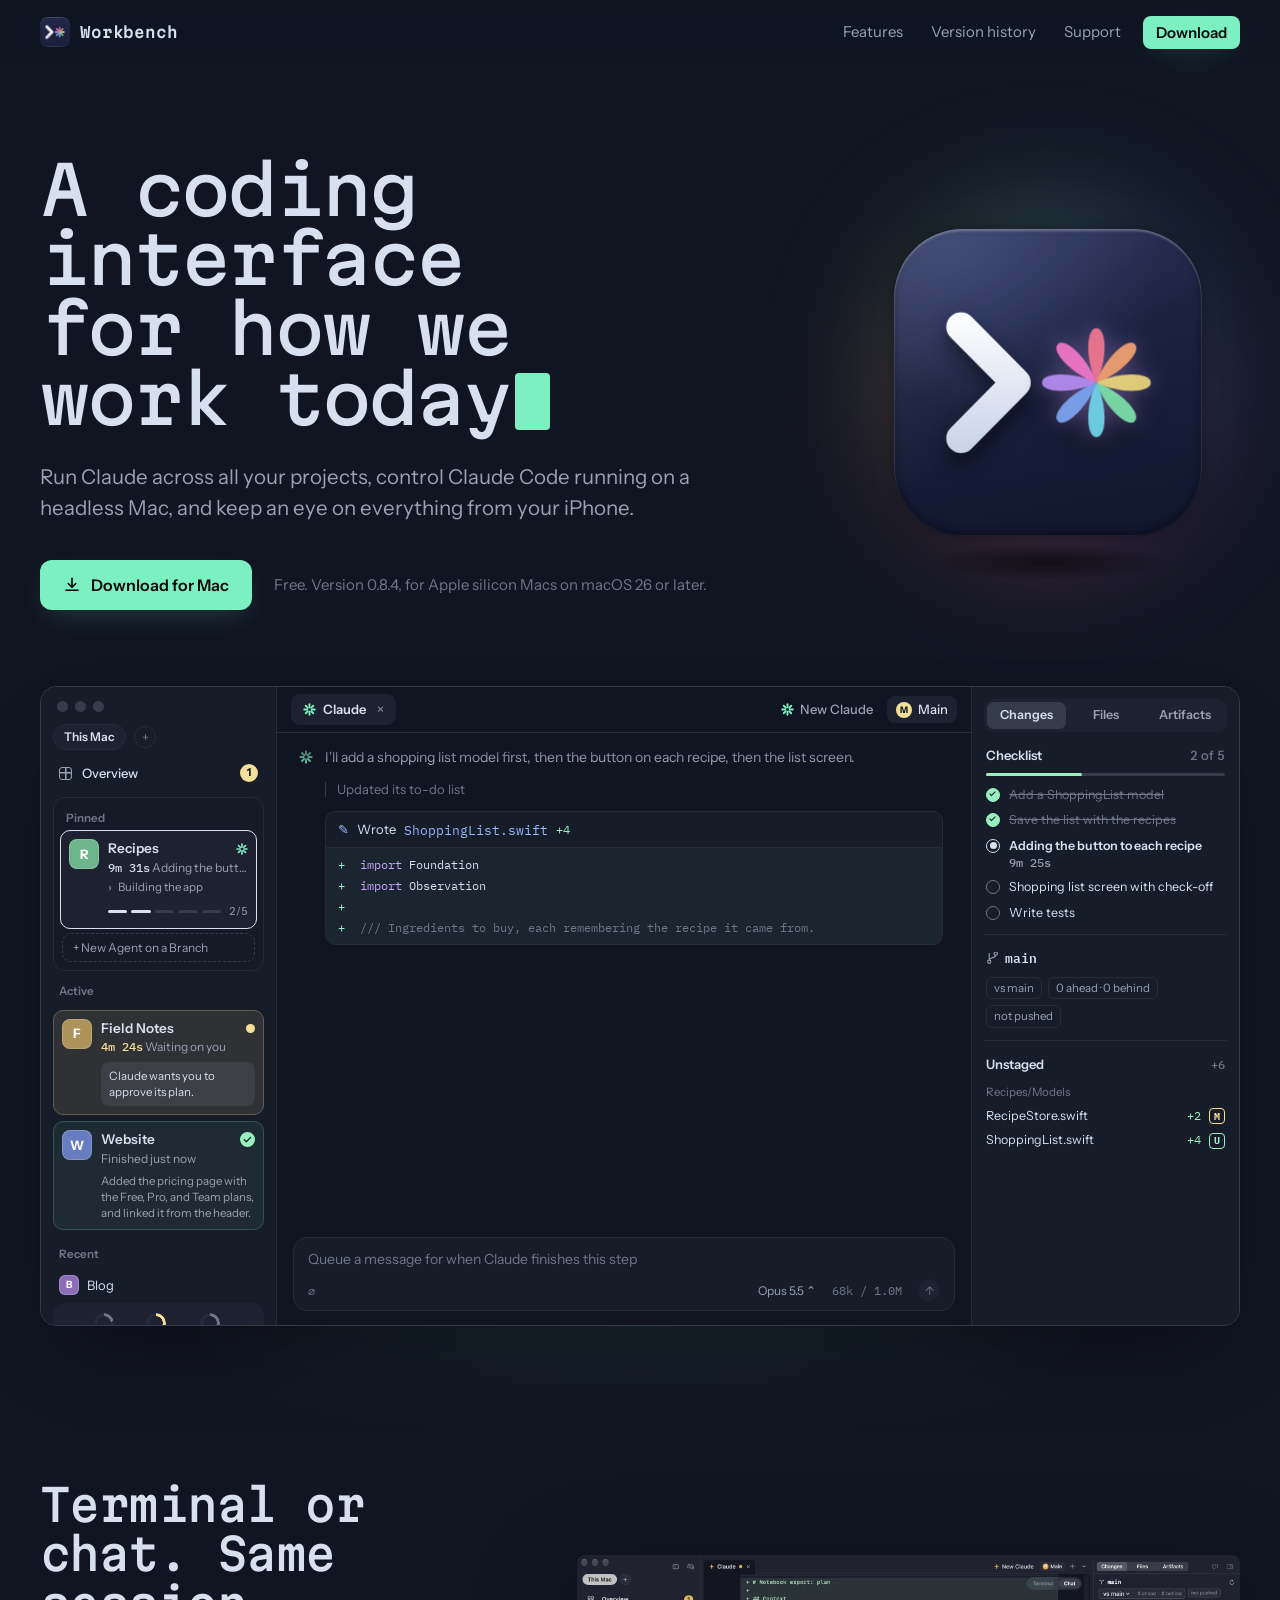
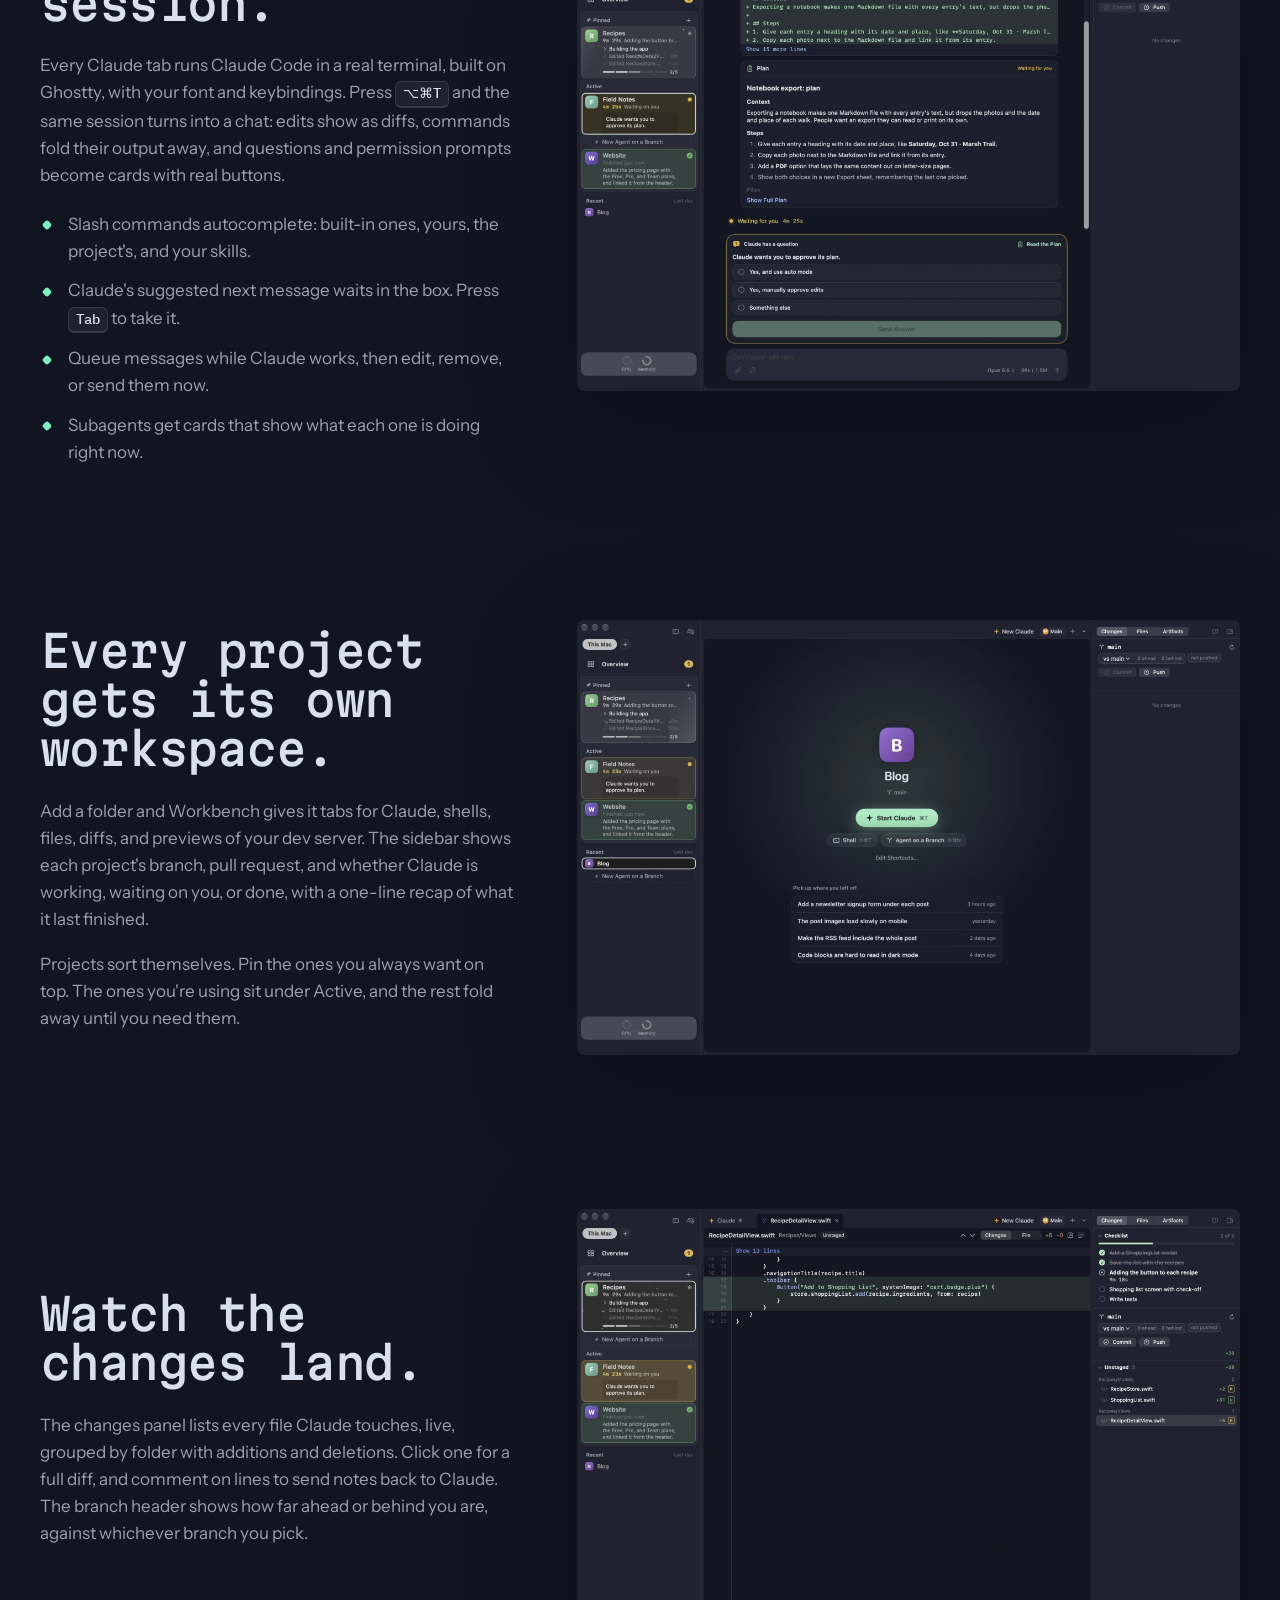
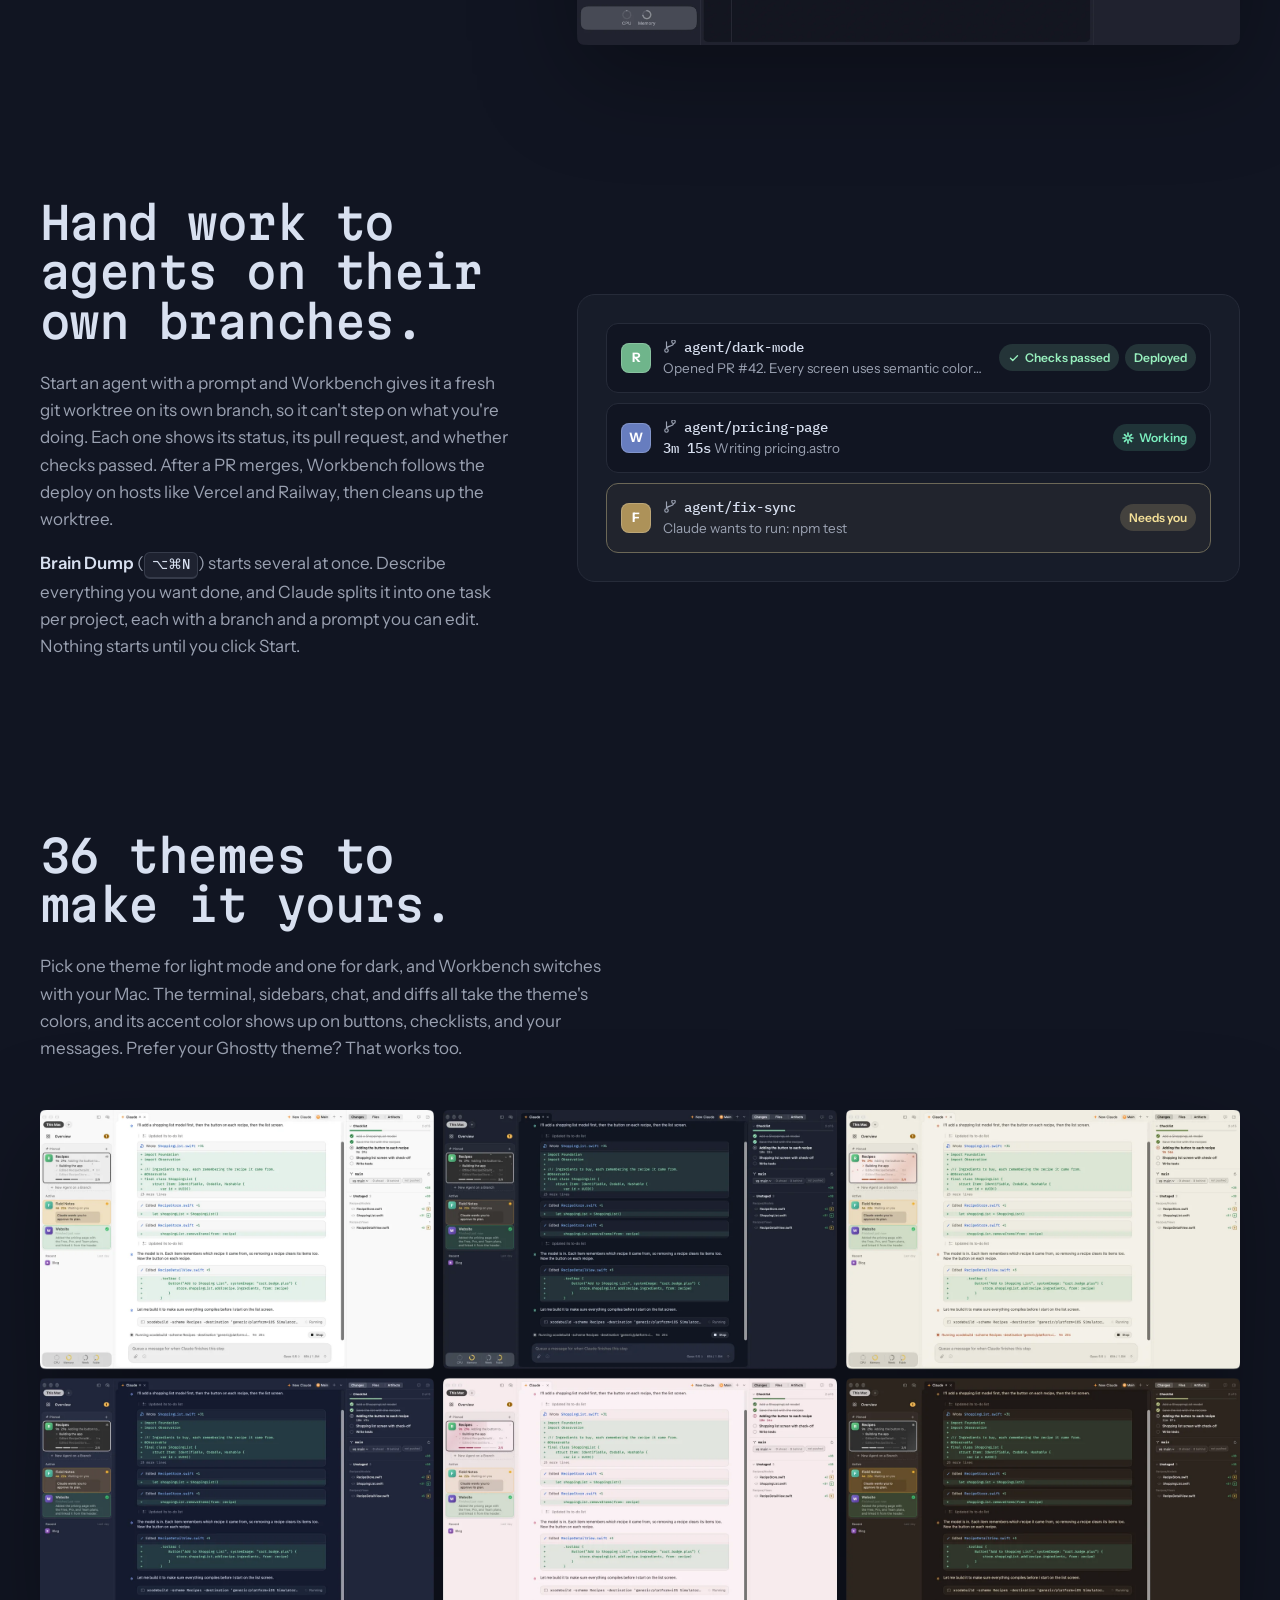
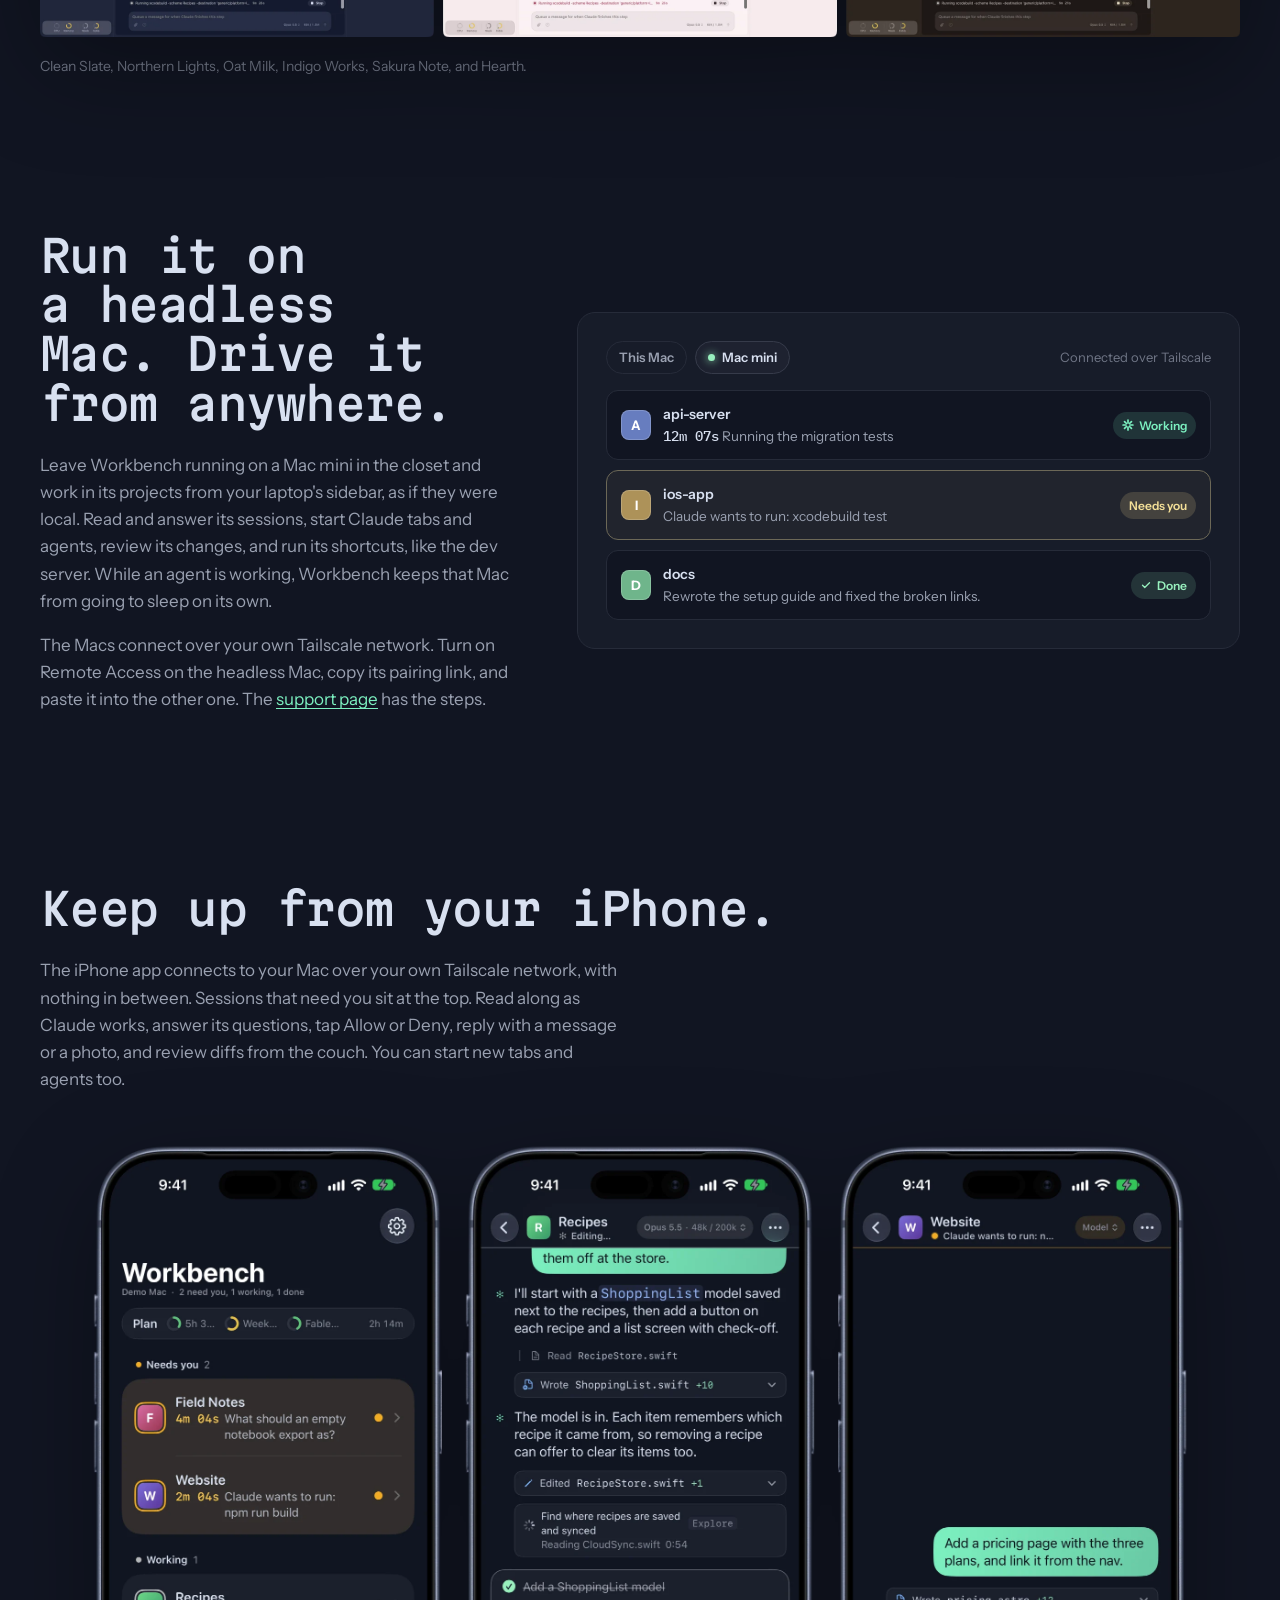
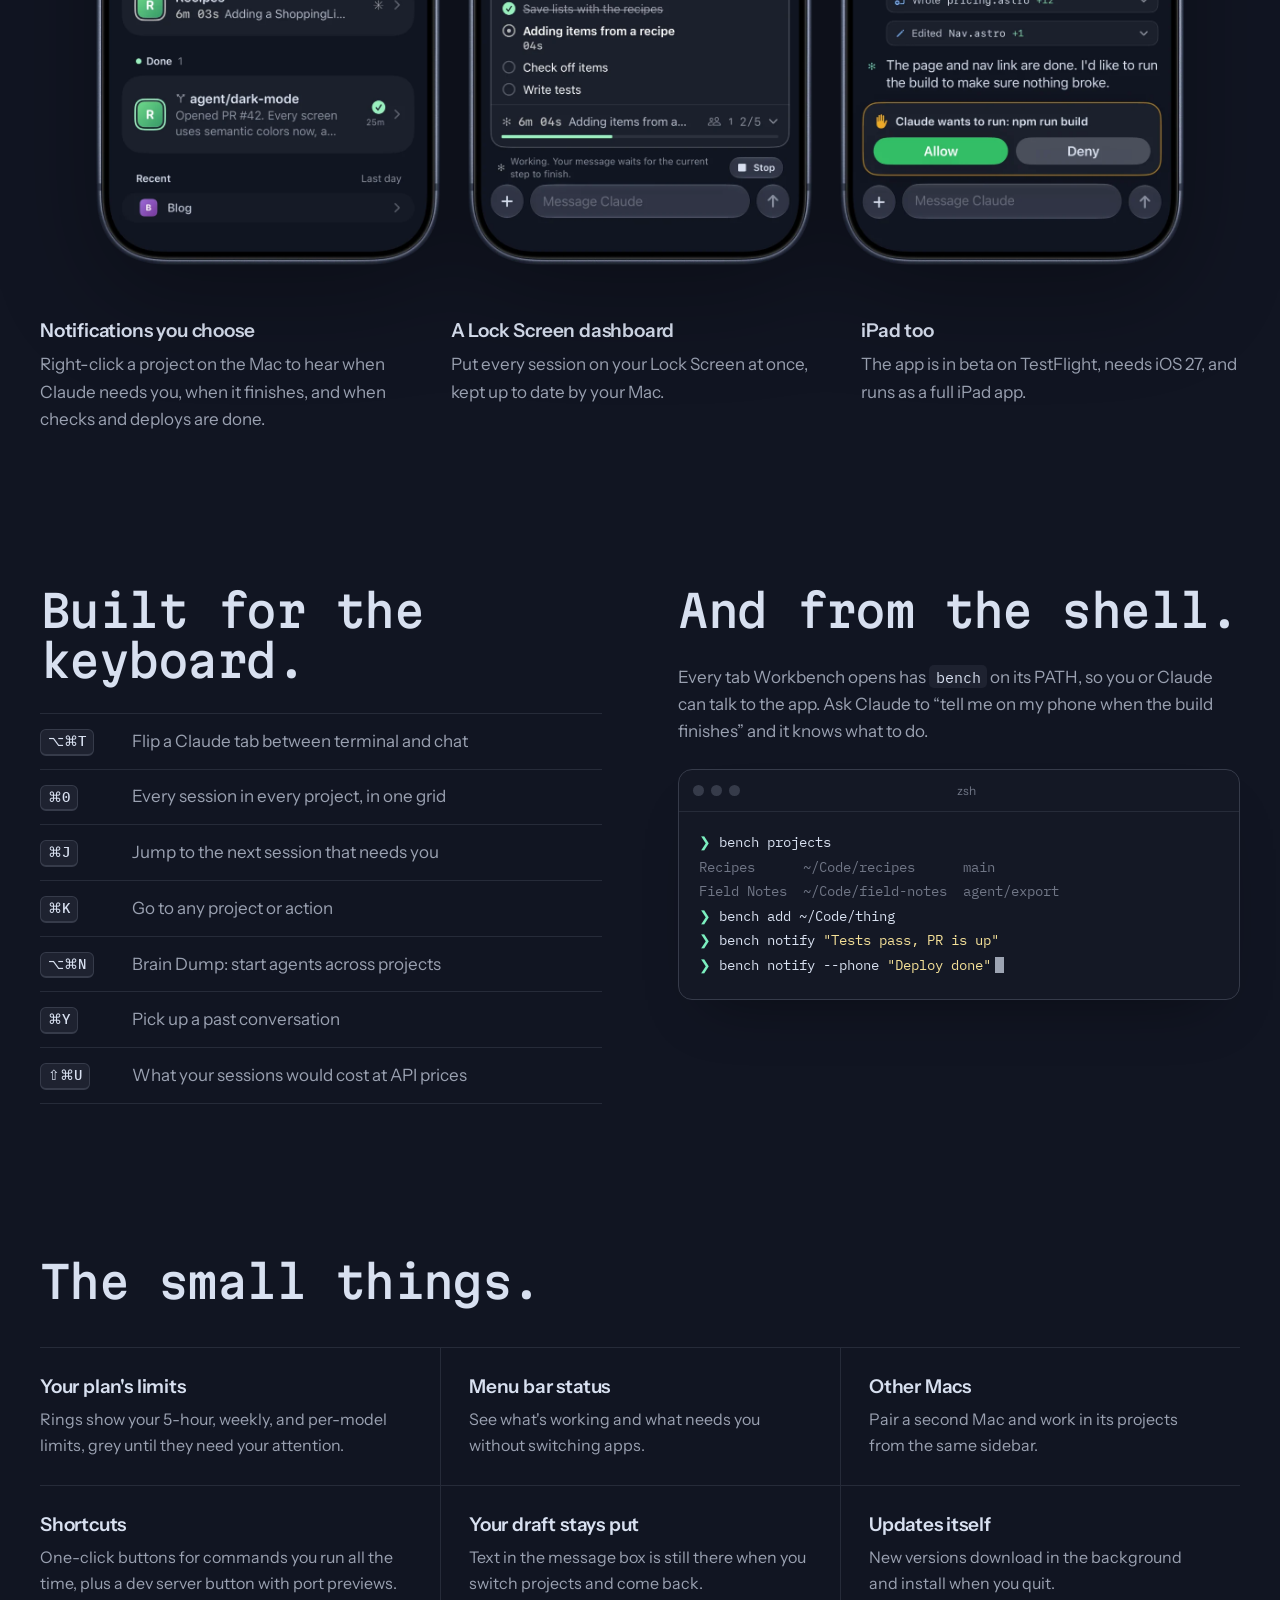
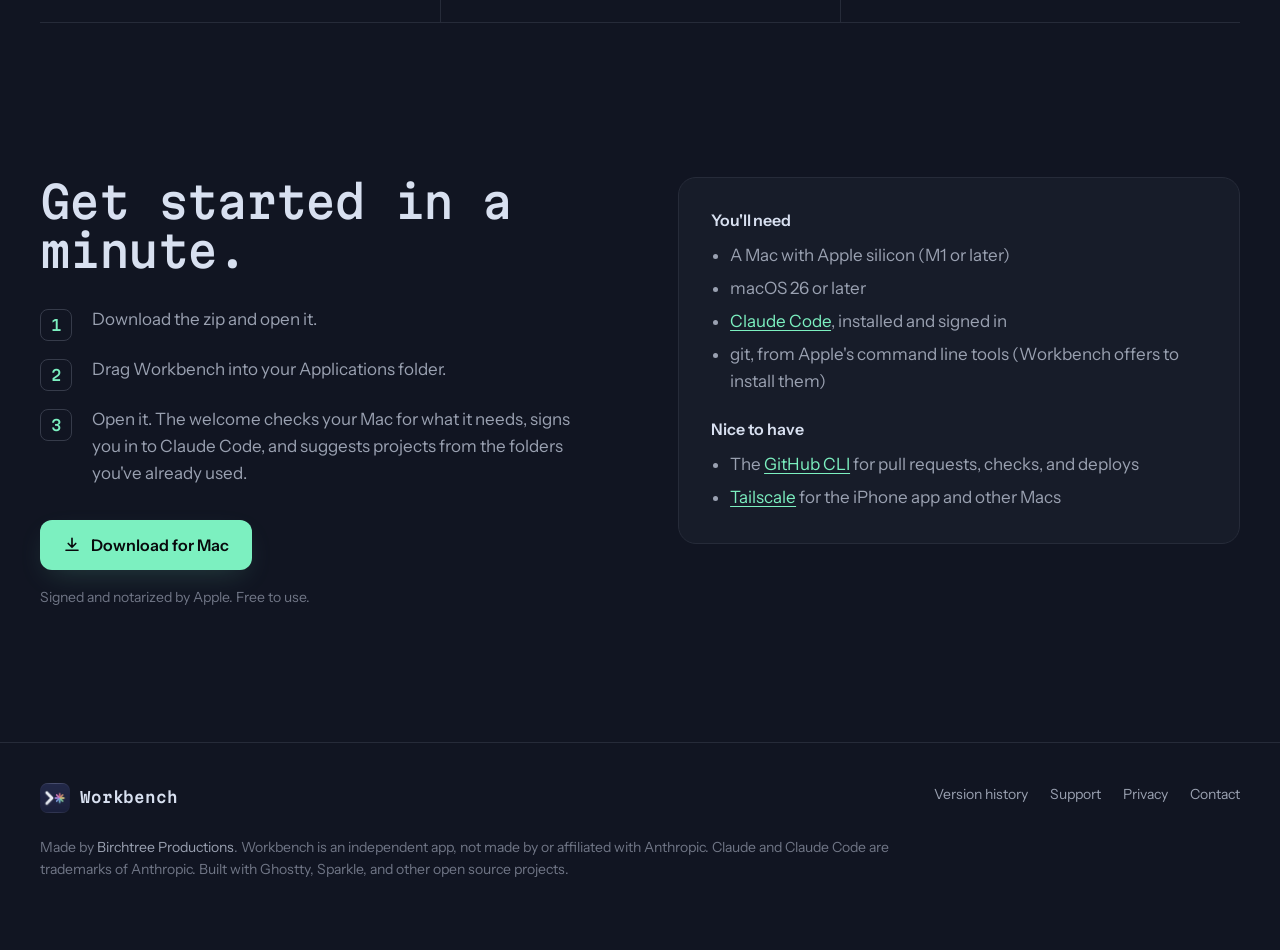
==== index.html @ ccb93da1 "Add the Workbench website The site from Bench's website/ folder: a landing page, the version history" ====
<!doctype html>
<html lang="en">
<head>
<meta charset="utf-8">
<meta name="viewport" content="width=device-width, initial-scale=1">
<title>Workbench for Claude Code</title>
<meta name="description" content="A free Mac app for running Claude Code across all your projects: terminal or chat in every tab, live diffs, agents on their own branches, 36 themes, and an iPhone app to keep up from anywhere.">
<meta name="theme-color" content="#111522">
<meta property="og:title" content="Workbench for Claude Code">
<meta property="og:description" content="Run Claude across all your projects, control Claude Code running on a headless Mac, and keep an eye on everything from your iPhone.">
<meta property="og:image" content="assets/img/mac-chat.webp">
<link rel="icon" type="image/png" href="assets/img/favicon.png">
<link rel="apple-touch-icon" href="assets/img/apple-touch-icon.png">
<link rel="preconnect" href="https://fonts.googleapis.com">
<link rel="preconnect" href="https://fonts.gstatic.com" crossorigin>
<link rel="stylesheet" href="https://fonts.googleapis.com/css2?family=Instrument+Sans:wght@400;500;600&family=IBM+Plex+Mono:wght@400;500&family=Martian+Mono:wdth,wght@75..112.5,300..700&display=swap">
<link rel="stylesheet" href="assets/site.css">
<link rel="stylesheet" href="assets/home.css">
<script src="assets/site.js"></script>
<script src="assets/home.js" defer></script>
</head>
<body>
<svg width="0" height="0" style="position:absolute" aria-hidden="true">
  <symbol id="spark" viewBox="-12 -12 24 24">
    <g>
      <rect x="-1.7" y="-11.5" width="3.4" height="9" rx="1.7"/>
      <rect x="-1.7" y="-11.5" width="3.4" height="9" rx="1.7" transform="rotate(45)"/>
      <rect x="-1.7" y="-11.5" width="3.4" height="9" rx="1.7" transform="rotate(90)"/>
      <rect x="-1.7" y="-11.5" width="3.4" height="9" rx="1.7" transform="rotate(135)"/>
      <rect x="-1.7" y="-11.5" width="3.4" height="9" rx="1.7" transform="rotate(180)"/>
      <rect x="-1.7" y="-11.5" width="3.4" height="9" rx="1.7" transform="rotate(225)"/>
      <rect x="-1.7" y="-11.5" width="3.4" height="9" rx="1.7" transform="rotate(270)"/>
      <rect x="-1.7" y="-11.5" width="3.4" height="9" rx="1.7" transform="rotate(315)"/>
    </g>
  </symbol>
  <symbol id="download" viewBox="0 0 24 24"><path d="M12 3v12m0 0-5-5m5 5 5-5M4 19h16" fill="none" stroke="currentColor" stroke-width="2.2" stroke-linecap="round" stroke-linejoin="round"/></symbol>
  <symbol id="branch" viewBox="0 0 24 24"><path d="M6 3v12M6 15a3 3 0 1 0 0 6 3 3 0 0 0 0-6Zm12-9a3 3 0 1 0 0-6 3 3 0 0 0 0 6Zm0 0c0 6-12 3-12 9" fill="none" stroke="currentColor" stroke-width="2" stroke-linecap="round"/></symbol>
  <symbol id="check" viewBox="0 0 24 24"><path d="m5 12.5 4.5 4.5L19 7.5" fill="none" stroke="currentColor" stroke-width="2.6" stroke-linecap="round" stroke-linejoin="round"/></symbol>
</svg>

<a class="skip" href="#main">Skip to content</a>

<header class="site-header">
  <div class="wrap">
    <a class="brand" href="./"><img src="assets/img/app-icon.webp" alt="" width="30" height="30"><span>Workbench</span></a>
    <nav class="nav" aria-label="Main">
      <a class="nav-hide" href="#features">Features</a>
      <a href="releases.html">Version history</a>
      <a class="nav-hide" href="support.html">Support</a>
      <a class="btn btn-primary btn-small" data-download href="https://github.com/mattbirchler/bench-releases/releases/latest">Download</a>
    </nav>
  </div>
</header>

<main id="main">

<!-- ================= Hero ================= -->
<section class="hero">
  <div class="wrap hero-grid">
    <div class="hero-copy">
      <h1 class="display hero-title">A coding interface for how we work today<span class="caret" aria-hidden="true"></span></h1>
      <p class="lede">Run Claude across all your projects, control Claude Code running on a headless Mac, and keep an eye on everything from your iPhone.</p>
      <div class="hero-cta">
        <a class="btn btn-primary" data-download href="https://github.com/mattbirchler/bench-releases/releases/latest">
          <svg aria-hidden="true"><use href="#download"/></svg>Download for Mac
        </a>
        <p class="hero-meta">Free. <span class="ver">Version <span data-latest-version>0.8.4</span>,</span> for Apple silicon Macs on macOS&nbsp;26 or later.</p>
      </div>
    </div>

    <div class="icon3d" aria-hidden="true">
      <div class="i3-aura"></div>
      <div class="i3-shadow"></div>
      <div class="i3-float">
        <div class="i3-spin">
          <div class="i3-obj">
            <i class="i3-edge" style="--i:1"></i><i class="i3-edge" style="--i:2"></i><i class="i3-edge" style="--i:3"></i><i class="i3-edge" style="--i:4"></i><i class="i3-edge" style="--i:5"></i><i class="i3-edge" style="--i:6"></i><i class="i3-edge" style="--i:7"></i><i class="i3-edge" style="--i:8"></i><i class="i3-edge" style="--i:9"></i><i class="i3-edge" style="--i:10"></i><i class="i3-edge" style="--i:11"></i><i class="i3-edge" style="--i:12"></i><i class="i3-edge" style="--i:13"></i><i class="i3-edge" style="--i:14"></i>
            <div class="i3-face"></div>
            <svg class="i3-layer i3-prompt" viewBox="0 0 1024 1024"><path d="M263.128,296.247 L443.128,478.247 A48,48 0 0 1 443.128,545.753 L263.128,727.753 A48,48 0 0 1 194.872,660.247 L341.480,512 L194.872,363.753 A48,48 0 0 1 263.128,296.247 Z" fill="url(#i3-prompt-fill)"/><defs><linearGradient id="i3-prompt-fill" x1="0" y1="0" x2="0" y2="1"><stop offset="0" stop-color="#FFFFFF"/><stop offset="1" stop-color="#C9D2E8"/></linearGradient></defs></svg>
            <svg class="i3-layer i3-glyph" viewBox="0 0 1024 1024">
              <path d="M669.0,512.0 C704.0,442.0 704.0,337.0 669.0,337.0 C634.0,337.0 634.0,442.0 669.0,512.0Z" fill="#F07890"/>
              <path d="M669.0,512.0 C743.2,487.3 817.5,413.0 792.7,388.3 C768.0,363.5 693.7,437.8 669.0,512.0Z" fill="#F0A070"/>
              <path d="M669.0,512.0 C739.0,547.0 844.0,547.0 844.0,512.0 C844.0,477.0 739.0,477.0 669.0,512.0Z" fill="#E8D47C"/>
              <path d="M669.0,512.0 C693.7,586.2 768.0,660.5 792.7,635.7 C817.5,611.0 743.2,536.7 669.0,512.0Z" fill="#7CE0A8"/>
              <path d="M669.0,512.0 C634.0,582.0 634.0,687.0 669.0,687.0 C704.0,687.0 704.0,582.0 669.0,512.0Z" fill="#70D4E8"/>
              <path d="M669.0,512.0 C594.8,536.7 520.5,611.0 545.3,635.7 C570.0,660.5 644.3,586.2 669.0,512.0Z" fill="#7CA4F0"/>
              <path d="M669.0,512.0 C599.0,477.0 494.0,477.0 494.0,512.0 C494.0,547.0 599.0,547.0 669.0,512.0Z" fill="#B48CF0"/>
              <path d="M669.0,512.0 C644.3,437.8 570.0,363.5 545.3,388.3 C520.5,413.0 594.8,487.3 669.0,512.0Z" fill="#F078C8"/>
            </svg>
            <div class="i3-gloss"></div>
          </div>
        </div>
      </div>
    </div>
  </div>

  <div class="wrap stage">
    <div class="aw" role="img" aria-label="The Workbench window: a sidebar of projects where Recipes is working, Field Notes is waiting on you, and Website is done; Claude's chat writing ShoppingList.swift with diffs shown inline; and a checklist and changed files on the right.">
      <div class="aw-glow" aria-hidden="true"></div>
      <div class="aw-frame" aria-hidden="true">
        <!-- Sidebar -->
        <aside class="aw-side">
          <div class="aw-lights"><i></i><i></i><i></i></div>
          <div class="aw-row"><span class="aw-pill">This Mac</span><span class="aw-plus">+</span></div>
          <div class="aw-overview"><span class="aw-grid"></span>Overview<span class="aw-badge">1</span></div>
          <div class="aw-section">
            <div class="aw-label">Pinned</div>
            <div class="aw-proj is-working is-selected">
              <span class="aw-av av-green">R</span>
              <div class="aw-proj-body">
                <div class="aw-proj-name">Recipes<svg class="spark spin"><use href="#spark"/></svg></div>
                <div class="aw-proj-line"><b class="t-time" data-timer="568">9m 28s</b> Adding the button to…</div>
                <div class="aw-sub">Building the app</div>
                <div class="aw-progress"><i class="on"></i><i class="on"></i><i data-step="3"></i><i></i><i></i><span data-progress>2/5</span></div>
              </div>
            </div>
            <div class="aw-newagent">+ New Agent on a Branch</div>
          </div>
          <div class="aw-label">Active</div>
          <div class="aw-proj is-waiting">
            <span class="aw-av av-yellow">F</span>
            <div class="aw-proj-body">
              <div class="aw-proj-name">Field Notes<span class="dot"></span></div>
              <div class="aw-proj-line"><b class="t-time" data-timer="261">4m 21s</b> Waiting on you</div>
              <div class="aw-bubble">Claude wants you to approve its plan.</div>
            </div>
          </div>
          <div class="aw-proj is-done">
            <span class="aw-av av-blue">W</span>
            <div class="aw-proj-body">
              <div class="aw-proj-name">Website<svg class="tick"><use href="#check"/></svg></div>
              <div class="aw-proj-line">Finished just now</div>
              <div class="aw-recap">Added the pricing page with the Free, Pro, and Team plans, and linked it from the header.</div>
            </div>
          </div>
          <div class="aw-label aw-recent">Recent</div>
          <div class="aw-mini"><span class="aw-av av-magenta">B</span>Blog</div>
          <div class="aw-rings"><span><i class="ring r1"></i>CPU</span><span><i class="ring r2"></i>Memory</span><span><i class="ring r3"></i>Week</span></div>
        </aside>

        <!-- Chat -->
        <div class="aw-main">
          <div class="aw-tabs">
            <span class="aw-tab"><svg class="spark"><use href="#spark"/></svg>Claude<span class="x">×</span></span>
            <span class="aw-tabs-right"><span class="aw-newclaude"><svg class="spark"><use href="#spark"/></svg>New Claude</span><span class="aw-branchpill"><i>M</i>Main</span></span>
          </div>
          <div class="aw-chat">
            <div class="aw-scroll" data-chat>
              <div class="aw-msg"><svg class="spark"><use href="#spark"/></svg><p>I'll add a shopping list model first, then the button on each recipe, then the list screen.</p></div>
              <div class="aw-tool">Updated its to-do list</div>
              <div class="aw-card" data-step="diff1">
                <div class="aw-card-head"><span class="ico">✎</span>Wrote <code>ShoppingList.swift</code> <em data-count="diff1">+0</em></div>
                <pre class="aw-code" data-lines="diff1"><span><i>+</i><k>import</k> Foundation</span><span><i>+</i><k>import</k> Observation</span><span><i>+</i></span><span><i>+</i><c>/// Ingredients to buy, each remembering the recipe it came from.</c></span><span><i>+</i><z>@Observable</z></span><span><i>+</i><k>final class</k> <t>ShoppingList</t> {</span><span><i>+</i>    <k>struct</k> <t>Item</t>: <t>Identifiable</t>, <t>Codable</t>, <t>Hashable</t> {</span><span><i>+</i>        <k>var</k> id = <t>UUID</t>()</span></pre>
                <div class="aw-more" data-more>23 more lines</div>
              </div>
              <div class="aw-msg" data-step="msg2"><svg class="spark"><use href="#spark"/></svg><p>The model is in. Each item remembers which recipe it came from, so removing a recipe clears its items too. Now the button on each recipe.</p></div>
              <div class="aw-card" data-step="diff2">
                <div class="aw-card-head"><span class="ico">✎</span>Edited <code>RecipeDetailView.swift</code> <em data-count="diff2">+0</em></div>
                <pre class="aw-code" data-lines="diff2"><span><i>+</i>        .toolbar {</span><span><i>+</i>            <t>Button</t>(<v>"Add to Shopping List"</v>, systemImage: <v>"cart.badge.plus"</v>) {</span><span><i>+</i>                store.shoppingList.add(recipe.ingredients, from: recipe)</span><span><i>+</i>            }</span><span><i>+</i>        }</span></pre>
              </div>
              <div class="aw-msg" data-step="msg3"><svg class="spark"><use href="#spark"/></svg><p>Let me build it to make sure everything compiles before I start on the list screen.</p></div>
              <div class="aw-cmd" data-step="cmd"><span class="ico">▤</span><code>xcodebuild -scheme Recipes -destination 'generic/platform=iOS Simulator'</code><span class="aw-status" data-cmd-status><svg class="spark spin"><use href="#spark"/></svg>Running</span></div>
            </div>
          </div>
          <div class="aw-composer">
            <div class="aw-input">Queue a message for when Claude finishes this step</div>
            <div class="aw-composer-row"><span class="aw-icons">⌀</span><span class="aw-model">Opus 5.5 ⌃</span><span class="aw-ctx">68k / 1.0M</span><span class="aw-send">↑</span></div>
          </div>
        </div>

        <!-- Changes -->
        <aside class="aw-right">
          <div class="aw-seg"><span class="on">Changes</span><span>Files</span><span>Artifacts</span></div>
          <div class="aw-block">
            <div class="aw-head">Checklist<span data-check-count>2 of 5</span></div>
            <div class="aw-bar"><i data-check-bar></i></div>
            <ul class="aw-checks">
              <li class="done"><b></b>Add a ShoppingList model</li>
              <li class="done"><b></b>Save the list with the recipes</li>
              <li class="active" data-check="3"><b></b><span>Adding the button to each recipe<small class="t-time" data-timer="562">9m 22s</small></span></li>
              <li data-check="4"><b></b><span>Shopping list screen with check-off</span></li>
              <li><b></b>Write tests</li>
            </ul>
          </div>
          <div class="aw-block">
            <div class="aw-head"><span class="aw-branch"><svg><use href="#branch"/></svg>main</span></div>
            <div class="aw-vs"><span>vs main</span><span>0 ahead · 0 behind</span><span class="aw-np">not pushed</span></div>
          </div>
          <div class="aw-block">
            <div class="aw-head">Unstaged <span class="aw-total" data-total>+33</span></div>
            <div class="aw-folder">Recipes/Models</div>
            <div class="aw-file"><span>RecipeStore.swift</span><em>+2</em><b class="m">M</b></div>
            <div class="aw-file" data-file="diff1"><span>ShoppingList.swift</span><em data-count="diff1">+31</em><b class="u">U</b></div>
            <div class="aw-folder" data-file="diff2">Recipes/Views</div>
            <div class="aw-file" data-file="diff2"><span>RecipeDetailView.swift</span><em data-count="diff2">+5</em><b class="m">M</b></div>
          </div>
        </aside>
      </div>
    </div>
  </div>
</section>

<!-- ================= Features ================= -->
<div id="features">

<section class="feature">
  <div class="wrap feature-grid">
    <div class="feature-text">
      <h2 class="display">Terminal or chat. Same session.</h2>
      <p>Every Claude tab runs Claude Code in a real terminal, built on Ghostty, with your font and keybindings. Press <kbd>⌥⌘T</kbd> and the same session turns into a chat: edits show as diffs, commands fold their output away, and questions and permission prompts become cards with real buttons.</p>
      <ul class="ticks">
        <li>Slash commands autocomplete: built-in ones, yours, the project's, and your skills.</li>
        <li>Claude's suggested next message waits in the box. Press <kbd>Tab</kbd> to take it.</li>
        <li>Queue messages while Claude works, then edit, remove, or send them now.</li>
        <li>Subagents get cards that show what each one is doing right now.</li>
      </ul>
    </div>
    <figure class="feature-media">
      <img class="shot" src="assets/img/mac-plan.webp" alt="A Claude tab in chat view showing Claude's plan for a notebook export, with a question card asking you to approve it and buttons for each answer" width="2400" height="1577" loading="lazy">
    </figure>
  </div>
</section>

<section class="feature">
  <div class="wrap feature-grid">
    <div class="feature-text">
      <h2 class="display">Every project gets its own workspace.</h2>
      <p>Add a folder and Workbench gives it tabs for Claude, shells, files, diffs, and previews of your dev server. The sidebar shows each project's branch, pull request, and whether Claude is working, waiting on you, or done, with a one-line recap of what it last finished.</p>
      <p>Projects sort themselves. Pin the ones you always want on top. The ones you're using sit under Active, and the rest fold away until you need them.</p>
    </div>
    <figure class="feature-media">
      <img class="shot" src="assets/img/mac-start.webp" alt="A project's start page in Workbench with a Start Claude button, Shell, Agent on a Branch, and four recent conversations" width="2400" height="1577" loading="lazy">
    </figure>
  </div>
</section>

<section class="feature">
  <div class="wrap feature-grid">
    <div class="feature-text">
      <h2 class="display">Watch the changes land.</h2>
      <p>The changes panel lists every file Claude touches, live, grouped by folder with additions and deletions. Click one for a full diff, and comment on lines to send notes back to Claude. The branch header shows how far ahead or behind you are, against whichever branch you pick.</p>
    </div>
    <figure class="feature-media">
      <img class="shot" src="assets/img/mac-diff.webp" alt="A diff tab showing the lines Claude added to RecipeDetailView.swift, next to the checklist and the changes panel" width="2400" height="1577" loading="lazy">
    </figure>
  </div>
</section>

<section class="feature">
  <div class="wrap feature-grid">
    <div class="feature-text">
      <h2 class="display">Hand work to agents on their own branches.</h2>
      <p>Start an agent with a prompt and Workbench gives it a fresh git worktree on its own branch, so it can't step on what you're doing. Each one shows its status, its pull request, and whether checks passed. After a PR merges, Workbench follows the deploy on hosts like Vercel and Railway, then cleans up the worktree.</p>
      <p><strong>Brain Dump</strong> (<kbd>⌥⌘N</kbd>) starts several at once. Describe everything you want done, and Claude splits it into one task per project, each with a branch and a prompt you can edit. Nothing starts until you click Start.</p>
    </div>
    <figure class="feature-media">
      <div class="agents" aria-label="Three agents in the sidebar: agent/dark-mode opened PR #42 with checks passed and deployed; agent/pricing-page is working; agent/fix-sync is waiting on you" role="img">
        <div class="agent is-done">
          <span class="aw-av av-green">R</span>
          <div><div class="agent-name"><svg><use href="#branch"/></svg>agent/dark-mode</div><div class="agent-line">Opened PR #42. Every screen uses semantic colors now.</div></div>
          <div class="agent-tags"><span class="tag ok"><svg><use href="#check"/></svg>Checks passed</span><span class="tag ok">Deployed</span></div>
        </div>
        <div class="agent is-working">
          <span class="aw-av av-blue">W</span>
          <div><div class="agent-name"><svg><use href="#branch"/></svg>agent/pricing-page</div><div class="agent-line"><b class="t-time" data-timer="192">3m 12s</b> Writing pricing.astro</div></div>
          <div class="agent-tags"><span class="tag work"><svg class="spark spin"><use href="#spark"/></svg>Working</span></div>
        </div>
        <div class="agent is-waiting">
          <span class="aw-av av-yellow">F</span>
          <div><div class="agent-name"><svg><use href="#branch"/></svg>agent/fix-sync</div><div class="agent-line">Claude wants to run: npm test</div></div>
          <div class="agent-tags"><span class="tag wait">Needs you</span></div>
        </div>
      </div>
    </figure>
  </div>
</section>

<section class="feature themes-feature">
  <div class="wrap">
    <div class="feature-text wide">
      <h2 class="display">36 themes to make it yours.</h2>
      <p>Pick one theme for light mode and one for dark, and Workbench switches with your Mac. The terminal, sidebars, chat, and diffs all take the theme's colors, and its accent color shows up on buttons, checklists, and your messages. Prefer your Ghostty theme? That works too.</p>
    </div>
    <figure class="themes-media">
      <img class="shot" src="assets/img/themes.webp" alt="The same Workbench window in six of its themes: Clean Slate, Northern Lights, Oat Milk, Indigo Works, Sakura Note, and Hearth" width="3048" height="1338" loading="lazy">
      <figcaption>Clean Slate, Northern Lights, Oat Milk, Indigo Works, Sakura Note, and Hearth.</figcaption>
    </figure>
  </div>
</section>

<section class="feature" id="headless">
  <div class="wrap feature-grid">
    <div class="feature-text">
      <h2 class="display">Run it on a headless Mac. Drive it from anywhere.</h2>
      <p>Leave Workbench running on a Mac mini in the closet and work in its projects from your laptop's sidebar, as if they were local. Read and answer its sessions, start Claude tabs and agents, review its changes, and run its shortcuts, like the dev server. While an agent is working, Workbench keeps that Mac from going to sleep on its own.</p>
      <p>The Macs connect over your own Tailscale network. Turn on Remote Access on the headless Mac, copy its pairing link, and paste it into the other one. The <a class="inline-link" href="support.html#using-another-mac">support page</a> has the steps.</p>
    </div>
    <figure class="feature-media">
      <div class="agents remote" role="img" aria-label="The Workbench sidebar on a laptop, switched to a Mac mini over Tailscale: api-server is working on migration tests, ios-app is waiting for permission to run xcodebuild test, and docs is done.">
        <div class="remote-bar" aria-hidden="true">
          <span class="remote-pill">This Mac</span>
          <span class="remote-pill on"><i></i>Mac mini</span>
          <span class="remote-note">Connected over Tailscale</span>
        </div>
        <div class="agent is-working" aria-hidden="true">
          <span class="aw-av av-blue">A</span>
          <div><div class="agent-name">api-server</div><div class="agent-line"><b class="t-time" data-timer="724">12m 04s</b> Running the migration tests</div></div>
          <div class="agent-tags"><span class="tag work"><svg class="spark spin"><use href="#spark"/></svg>Working</span></div>
        </div>
        <div class="agent is-waiting" aria-hidden="true">
          <span class="aw-av av-yellow">I</span>
          <div><div class="agent-name">ios-app</div><div class="agent-line">Claude wants to run: xcodebuild test</div></div>
          <div class="agent-tags"><span class="tag wait">Needs you</span></div>
        </div>
        <div class="agent is-done" aria-hidden="true">
          <span class="aw-av av-green">D</span>
          <div><div class="agent-name">docs</div><div class="agent-line">Rewrote the setup guide and fixed the broken links.</div></div>
          <div class="agent-tags"><span class="tag ok"><svg><use href="#check"/></svg>Done</span></div>
        </div>
      </div>
    </figure>
  </div>
</section>

<section class="feature phone">
  <div class="wrap">
    <div class="feature-text wide">
      <h2 class="display">Keep up from your iPhone.</h2>
      <p>The iPhone app connects to your Mac over your own Tailscale network, with nothing in between. Sessions that need you sit at the top. Read along as Claude works, answer its questions, tap Allow or Deny, reply with a message or a photo, and review diffs from the couch. You can start new tabs and agents too.</p>
    </div>
    <figure class="phone-media">
      <img src="assets/img/iphone.webp" alt="The Workbench iPhone app: a project list with sessions that need you, are working, and are done; a working session with its checklist; and a permission prompt with Allow and Deny" width="2400" height="1589" loading="lazy">
    </figure>
    <ul class="phone-points">
      <li><h3>Notifications you choose</h3><p>Right-click a project on the Mac to hear when Claude needs you, when it finishes, and when checks and deploys are done.</p></li>
      <li><h3>A Lock Screen dashboard</h3><p>Put every session on your Lock Screen at once, kept up to date by your Mac.</p></li>
      <li><h3>iPad too</h3><p>The app is in beta on TestFlight, needs iOS 27, and runs as a full iPad app.</p></li>
    </ul>
  </div>
</section>

<section class="feature">
  <div class="wrap two-up">
    <div>
      <h2 class="display">Built for the keyboard.</h2>
      <dl class="keys">
        <div><dt><kbd>⌥⌘T</kbd></dt><dd>Flip a Claude tab between terminal and chat</dd></div>
        <div><dt><kbd>⌘0</kbd></dt><dd>Every session in every project, in one grid</dd></div>
        <div><dt><kbd>⌘J</kbd></dt><dd>Jump to the next session that needs you</dd></div>
        <div><dt><kbd>⌘K</kbd></dt><dd>Go to any project or action</dd></div>
        <div><dt><kbd>⌥⌘N</kbd></dt><dd>Brain Dump: start agents across projects</dd></div>
        <div><dt><kbd>⌘Y</kbd></dt><dd>Pick up a past conversation</dd></div>
        <div><dt><kbd>⇧⌘U</kbd></dt><dd>What your sessions would cost at API prices</dd></div>
      </dl>
    </div>
    <div>
      <h2 class="display">And from the shell.</h2>
      <p class="muted-p">Every tab Workbench opens has <code>bench</code> on its PATH, so you or Claude can talk to the app. Ask Claude to “tell me on my phone when the build finishes” and it knows what to do.</p>
      <div class="term" role="img" aria-label="Terminal examples of the bench command: bench projects, bench add, bench notify, and bench notify --phone">
        <div class="term-bar" aria-hidden="true"><i></i><i></i><i></i><span>zsh</span></div>
        <pre aria-hidden="true"><span class="p">❯</span> bench projects
<span class="o">Recipes      ~/Code/recipes      main
Field Notes  ~/Code/field-notes  agent/export</span>
<span class="p">❯</span> bench add ~/Code/thing
<span class="p">❯</span> bench notify <span class="s">"Tests pass, PR is up"</span>
<span class="p">❯</span> bench notify --phone <span class="s">"Deploy done"</span><span class="term-caret"></span></pre>
      </div>
    </div>
  </div>
</section>

<section class="feature">
  <div class="wrap">
    <h2 class="display small-things-title">The small things.</h2>
    <ul class="small-things">
      <li><h3>Your plan's limits</h3><p>Rings show your 5-hour, weekly, and per-model limits, grey until they need your attention.</p></li>
      <li><h3>Menu bar status</h3><p>See what's working and what needs you without switching apps.</p></li>
      <li><h3>Other Macs</h3><p>Pair a second Mac and work in its projects from the same sidebar.</p></li>
      <li><h3>Shortcuts</h3><p>One-click buttons for commands you run all the time, plus a dev server button with port previews.</p></li>
      <li><h3>Your draft stays put</h3><p>Text in the message box is still there when you switch projects and come back.</p></li>
      <li><h3>Updates itself</h3><p>New versions download in the background and install when you quit.</p></li>
    </ul>
  </div>
</section>

<section class="feature whats-new" data-whats-new hidden>
  <div class="wrap">
    <div class="release-card">
      <div>
        <h2 class="display">New in <span data-latest-version>0.8.4</span></h2>
        <p class="release-date" data-latest-date></p>
      </div>
      <ul class="release-heads" data-latest-heads></ul>
      <a class="btn btn-ghost" href="releases.html">Read the version history</a>
    </div>
  </div>
</section>

<section class="feature install" id="install">
  <div class="wrap two-up">
    <div>
      <h2 class="display">Get started in a minute.</h2>
      <ol class="steps">
        <li><span>Download the zip and open it.</span></li>
        <li><span>Drag Workbench into your Applications folder.</span></li>
        <li><span>Open it. The welcome checks your Mac for what it needs, signs you in to Claude Code, and suggests projects from the folders you've already used.</span></li>
      </ol>
      <a class="btn btn-primary" data-download href="https://github.com/mattbirchler/bench-releases/releases/latest">
        <svg aria-hidden="true"><use href="#download"/></svg>Download for Mac
      </a>
      <p class="fine">Signed and notarized by Apple. Free to use.</p>
    </div>
    <div class="reqs">
      <h3>You'll need</h3>
      <ul>
        <li>A Mac with Apple silicon (M1 or later)</li>
        <li>macOS 26 or later</li>
        <li><a href="https://claude.com/product/claude-code">Claude Code</a>, installed and signed in</li>
        <li>git, from Apple's command line tools (Workbench offers to install them)</li>
      </ul>
      <h3>Nice to have</h3>
      <ul>
        <li>The <a href="https://cli.github.com">GitHub CLI</a> for pull requests, checks, and deploys</li>
        <li><a href="https://tailscale.com/download/mac">Tailscale</a> for the iPhone app and other Macs</li>
      </ul>
    </div>
  </div>
</section>

</div>
</main>

<footer class="site-footer">
  <div class="wrap">
    <a class="brand" href="./"><img src="assets/img/app-icon.webp" alt="" width="30" height="30"><span>Workbench</span></a>
    <nav aria-label="Footer">
      <a href="releases.html">Version history</a>
      <a href="support.html">Support</a>
      <a href="privacy.html">Privacy</a>
      <a href="mailto:matt@birchtree.me">Contact</a>
    </nav>
    <p class="legal">Made by <a href="https://birchtree.productions">Birchtree Productions</a>. Workbench is an independent app, not made by or affiliated with Anthropic. Claude and Claude Code are trademarks of Anthropic. Built with Ghostty, Sparkle, and other open source projects.</p>
  </div>
</footer>
</body>
</html>
---- assets/site.css ----
/* Workbench website, always in Workbench's Northern Lights theme.
   The colors are its background, foreground, cursor, selection, and
   bright ANSI colors from BuiltInThemes.swift. */

:root {
  --bg: #111522;
  --fg: #D8E0F0;
  --accent: #7CF0C0;
  --sel: #283050;
  --muted: #5D6783;
  --red: #FF90A6;
  --green: #98F0BE;
  --yellow: #F4E098;
  --blue: #98BAFF;
  --magenta: #C8A6FF;
  --cyan: #8CE4F4;
  --on-accent: #08090c;

  --surface: color-mix(in oklab, var(--fg) 4%, var(--bg));
  --surface-2: color-mix(in oklab, var(--fg) 8%, var(--bg));
  --line: color-mix(in oklab, var(--fg) 13%, var(--bg));
  --line-strong: color-mix(in oklab, var(--fg) 22%, var(--bg));
  --text-2: color-mix(in oklab, var(--fg) 72%, var(--bg));
  --text-3: color-mix(in oklab, var(--fg) 52%, var(--bg));
  --glow: color-mix(in oklab, var(--accent) 22%, transparent);

  --font-display: "Martian Mono", ui-monospace, monospace;
  --font-body: "Instrument Sans", ui-sans-serif, system-ui, -apple-system, sans-serif;
  --font-code: "IBM Plex Mono", ui-monospace, "SF Mono", Menlo, monospace;

  --page: 1200px;
  --gutter: clamp(16px, 4vw, 40px);
  --theme-ease: 420ms cubic-bezier(.2, .7, .2, 1);

  color-scheme: dark;
}

*, *::before, *::after { box-sizing: border-box; }

html { -webkit-text-size-adjust: 100%; scroll-behavior: smooth; }

body {
  margin: 0;
  background: var(--bg);
  color: var(--fg);
  font: 400 17px/1.6 var(--font-body);
  -webkit-font-smoothing: antialiased;
  text-rendering: optimizeLegibility;
  overflow-x: hidden;
  transition: background-color var(--theme-ease), color var(--theme-ease);
}

img { max-width: 100%; height: auto; display: block; }
a { color: inherit; }
::selection { background: var(--sel); color: var(--fg); }

:focus-visible {
  outline: 2px solid var(--accent);
  outline-offset: 3px;
  border-radius: 6px;
}

.wrap {
  width: 100%;
  max-width: calc(var(--page) + var(--gutter) * 2);
  margin: 0 auto;
  padding: 0 var(--gutter);
}

.skip {
  position: absolute; left: 12px; top: -60px; z-index: 50;
  background: var(--accent); color: var(--on-accent);
  padding: 8px 14px; border-radius: 8px; text-decoration: none; font-weight: 600;
}
.skip:focus { top: 12px; }

/* ---------- Mark ---------- */

.mark { display: inline-block; width: 1em; height: 1em; vertical-align: -0.12em; }
.mark .chev { stroke: var(--fg); }
.mark .star { fill: var(--accent); }

.spark { width: 1em; height: 1em; display: inline-block; vertical-align: -0.14em; fill: var(--accent); flex: none; }

/* ---------- Header ---------- */

.site-header {
  position: sticky; top: 0; z-index: 20;
  background: color-mix(in oklab, var(--bg) 82%, transparent);
  backdrop-filter: saturate(1.4) blur(14px);
  -webkit-backdrop-filter: saturate(1.4) blur(14px);
  border-bottom: 1px solid transparent;
  transition: border-color 200ms, background-color var(--theme-ease);
}
.site-header.scrolled { border-bottom-color: var(--line); }

.site-header .wrap {
  display: flex; align-items: center; gap: 24px;
  height: 64px;
}

.brand {
  display: inline-flex; align-items: center; gap: 10px;
  text-decoration: none;
  font: 600 15px/1 var(--font-display);
  font-variation-settings: "wdth" 100;
  letter-spacing: -0.01em;
}
.brand img { width: 30px; height: 30px; }

.nav { display: flex; align-items: center; gap: 4px; margin-left: auto; }
.nav a {
  text-decoration: none; color: var(--text-2);
  font-size: 15px; padding: 8px 12px; border-radius: 8px;
  transition: color 150ms, background-color 150ms;
}
.nav a:hover { color: var(--fg); background: var(--surface-2); }
.nav a[aria-current="page"] { color: var(--fg); }
.nav a.btn-primary, .nav a.btn-primary:hover { color: var(--on-accent); background: var(--accent); margin-left: 6px; }

@media (max-width: 640px) {
  .nav .nav-hide { display: none; }
  .site-header .wrap { gap: 12px; }
  .brand span { display: none; }
}

/* ---------- Buttons ---------- */

.btn {
  display: inline-flex; align-items: center; gap: 10px;
  font: 600 16px/1 var(--font-body);
  text-decoration: none;
  padding: 15px 22px;
  border-radius: 12px;
  border: 1px solid transparent;
  cursor: pointer;
  transition: transform 120ms, box-shadow 200ms, background-color var(--theme-ease), color var(--theme-ease);
}
.btn:active { transform: translateY(1px); }
.btn svg { width: 18px; height: 18px; flex: none; }

.btn-primary {
  background: var(--accent);
  color: var(--on-accent);
  box-shadow: 0 0 0 0 var(--glow), 0 10px 30px -10px var(--glow);
}
.btn-primary:hover { box-shadow: 0 0 0 6px var(--glow), 0 14px 40px -10px var(--glow); }

.btn-small { padding: 9px 14px; font-size: 14px; border-radius: 9px; }

.btn-ghost {
  background: transparent; color: var(--fg);
  border-color: var(--line-strong);
}
.btn-ghost:hover { background: var(--surface-2); }

/* ---------- Type ---------- */

h1, h2, h3 { margin: 0; font-weight: 500; }

.display {
  font-family: var(--font-display);
  font-variation-settings: "wdth" 112.5;
  letter-spacing: -0.045em;
  line-height: 1.02;
  font-weight: 500;
}

h2.display {
  font-size: clamp(28px, 3.6vw, 44px);
  font-variation-settings: "wdth" 100;
  letter-spacing: -0.035em;
  line-height: 1.12;
}
h3 { font: 600 19px/1.35 var(--font-body); letter-spacing: -0.01em; }

p { margin: 0 0 1em; }
.lede { font-size: clamp(18px, 1.6vw, 21px); line-height: 1.5; color: var(--text-2); max-width: 36em; }

code, kbd, pre { font-family: var(--font-code); }
code { font-size: 0.9em; }

kbd {
  display: inline-flex; align-items: center; justify-content: center;
  min-width: 1.9em; padding: 0.15em 0.5em;
  font-size: 0.82em; font-weight: 500; line-height: 1.4;
  color: var(--fg);
  background: var(--surface-2);
  border: 1px solid var(--line-strong);
  border-bottom-width: 2px;
  border-radius: 6px;
  white-space: nowrap;
}

/* ---------- Footer ---------- */

.site-footer {
  margin-top: 120px;
  border-top: 1px solid var(--line);
  padding: 40px 0 56px;
  color: var(--text-3);
  font-size: 14px;
}
.site-footer .wrap { display: grid; gap: 24px; grid-template-columns: 1fr auto; align-items: start; }
.site-footer nav { display: flex; flex-wrap: wrap; gap: 6px 22px; }
.site-footer a { color: var(--text-2); text-decoration: none; }
.site-footer a:hover { color: var(--fg); }
.site-footer .legal { grid-column: 1 / -1; max-width: 64em; line-height: 1.55; }
.site-footer .brand { color: var(--fg); }
@media (max-width: 640px) { .site-footer .wrap { grid-template-columns: 1fr; } }

/* ---------- Prose pages (privacy, support) ---------- */

.page-head { padding-top: 72px; padding-bottom: 40px; }
.page-head h1 { font-size: clamp(34px, 5vw, 58px); }
.page-head p { margin-top: 18px; color: var(--text-3); }

.prose { max-width: 42em; font-size: 17px; }
.prose h2 {
  font: 600 22px/1.3 var(--font-body);
  letter-spacing: -0.015em;
  margin: 2.2em 0 0.6em;
}
.prose h3 { margin: 1.6em 0 0.4em; font-size: 18px; }
.prose p, .prose li { color: var(--text-2); }
.prose strong { color: var(--fg); font-weight: 600; }
.prose a { color: var(--accent); text-decoration-thickness: 1px; text-underline-offset: 3px; }
.prose ul, .prose ol { padding-left: 1.3em; margin: 0 0 1.2em; }
.prose li { margin: 0.35em 0; }
.prose li::marker { color: var(--text-3); }
.prose code {
  background: var(--surface-2); border: 1px solid var(--line);
  padding: 0.08em 0.38em; border-radius: 5px; color: var(--fg);
}
.prose .short {
  border: 1px solid var(--line);
  background: var(--surface);
  border-radius: 14px;
  padding: 20px 24px;
  margin: 0 0 1em;
}
.prose .short p:last-child { margin: 0; }

@media (prefers-reduced-motion: reduce) {
  html { scroll-behavior: auto; }
  *, *::before, *::after { animation-duration: 0.01ms !important; animation-iteration-count: 1 !important; transition-duration: 0.01ms !important; }
}
---- assets/home.css ----
/* ================= Hero ================= */

.hero { padding: clamp(48px, 7vw, 96px) 0 0; position: relative; }

.hero .wrap { position: relative; }

.hero-title {
  font-size: clamp(36px, 5.2vw, 70px);
  line-height: 1.05;
  max-width: 12em;
  text-wrap: balance;
}

.caret {
  display: inline-block;
  width: 0.52em; height: 0.86em;
  margin-left: 0.08em;
  vertical-align: -0.07em;
  background: var(--accent);
  border-radius: 0.06em;
  animation: blink 1.1s steps(1) infinite;
  transition: background-color var(--theme-ease);
}
@keyframes blink { 50% { opacity: 0; } }

.hero .lede { margin: 28px 0 0; }

.hero-cta {
  display: flex; align-items: center; flex-wrap: wrap;
  gap: 16px 22px;
  margin-top: 36px;
}
.hero-meta { margin: 0; color: var(--text-3); font-size: 15px; max-width: 30em; line-height: 1.45; }

/* ---------- The floating icon ----------
   The app icon's own layers in CSS 3D: a squircle slab (a stack of edge
   layers for thickness), the face, then the ">" and the burst floating
   above it at different depths, so they shift against each other as it
   turns. */

.hero-grid {
  display: grid;
  grid-template-columns: minmax(0, 1fr) auto;
  gap: clamp(24px, 4vw, 64px);
  align-items: center;
}

.icon3d {
  --s: clamp(220px, 24vw, 320px);
  --depth: calc(var(--s) * 0.085);
  position: relative;
  width: calc(var(--s) * 1.25);
  height: calc(var(--s) * 1.35);
  display: grid; place-items: center;
  perspective: calc(var(--s) * 3.4);
  pointer-events: none;
}

.i3-aura {
  position: absolute; inset: 8%;
  border-radius: 50%;
  background: conic-gradient(from 200deg, #F07890, #F0A070, #E8D47C, #7CE0A8, #70D4E8, #7CA4F0, #B48CF0, #F078C8, #F07890);
  filter: blur(calc(var(--s) * 0.22));
  opacity: 0.28;
  animation: aura 18s linear infinite;
}
@keyframes aura { to { transform: rotate(360deg); } }

.i3-shadow {
  position: absolute; left: 50%; bottom: 2%;
  width: calc(var(--s) * 0.8); height: calc(var(--s) * 0.12);
  margin-left: calc(var(--s) * -0.4);
  border-radius: 50%;
  background: radial-gradient(closest-side, rgba(0, 0, 0, 0.55), transparent);
  animation: shadow 7s ease-in-out infinite alternate;
}
@keyframes shadow { to { transform: scale(0.78); opacity: 0.6; } }

.i3-float { transform-style: preserve-3d; animation: float 7s ease-in-out infinite alternate; }
@keyframes float { from { transform: translateY(calc(var(--s) * 0.03)); } to { transform: translateY(calc(var(--s) * -0.06)); } }

.i3-spin { transform-style: preserve-3d; animation: tumble 16s ease-in-out infinite; }
@keyframes tumble {
  0%, 100% { transform: rotateX(10deg) rotateY(-24deg) rotateZ(-4deg); }
  25% { transform: rotateX(-7deg) rotateY(-8deg) rotateZ(3deg); }
  50% { transform: rotateX(5deg) rotateY(20deg) rotateZ(5deg); }
  75% { transform: rotateX(15deg) rotateY(4deg) rotateZ(-3deg); }
}

.i3-obj {
  position: relative;
  width: var(--s); height: var(--s);
  transform-style: preserve-3d;
}
.i3-obj > * { position: absolute; inset: 0; border-radius: 22.4%; }

.i3-edge {
  transform: translateZ(calc(var(--depth) * var(--i) / -14));
  background: linear-gradient(160deg, #2A3260, #0B0E1C 70%);
  box-shadow: inset 0 0 0 1px rgba(160, 180, 255, 0.06);
}
.i3-edge[style="--i:14"] { box-shadow: 0 0 calc(var(--s) * 0.08) rgba(0, 0, 0, 0.5); }

.i3-face {
  background:
    radial-gradient(120% 90% at 22% 8%, #2E3868 0%, transparent 55%),
    linear-gradient(170deg, #222A52 0%, #1A203D 45%, #12172E 100%);
  box-shadow:
    inset 0 calc(var(--s) * 0.008) calc(var(--s) * 0.006) rgba(255, 255, 255, 0.22),
    inset 0 calc(var(--s) * -0.012) calc(var(--s) * 0.03) rgba(0, 0, 0, 0.45),
    inset 0 0 0 1px rgba(200, 215, 255, 0.10);
}

.i3-layer { width: 100%; height: 100%; overflow: visible; }
.i3-prompt {
  transform: translateZ(calc(var(--s) * 0.07));
  filter: drop-shadow(0 calc(var(--s) * 0.035) calc(var(--s) * 0.03) rgba(0, 0, 0, 0.45));
}
.i3-glyph {
  transform: translateZ(calc(var(--s) * 0.12));
  filter:
    drop-shadow(0 0 calc(var(--s) * 0.035) rgba(200, 160, 255, 0.45))
    drop-shadow(0 calc(var(--s) * 0.04) calc(var(--s) * 0.03) rgba(0, 0, 0, 0.4));
}
.i3-glyph path { opacity: 0.94; }

.i3-gloss {
  transform: translateZ(1px);
  background: linear-gradient(145deg, rgba(255, 255, 255, 0.13) 0%, rgba(255, 255, 255, 0.03) 38%, transparent 55%);
}

@media (max-width: 900px) {
  .hero-grid { grid-template-columns: minmax(0, 1fr); }
  .icon3d { --s: 150px; order: -1; margin: 0 0 8px -12px; }
}

@media (prefers-reduced-motion: reduce) {
  .i3-spin { animation: none; transform: rotateX(10deg) rotateY(-20deg) rotateZ(-3deg); }
  .i3-float, .i3-shadow, .i3-aura { animation: none; }
}

.stage { margin-top: clamp(48px, 6vw, 80px); }

/* ================= The live app window ================= */

.aw {
  position: relative;
  --aw-font: 13px;
  font-size: var(--aw-font);
  line-height: 1.45;
}

.aw-glow {
  position: absolute; inset: 12% 6% -6% 6%;
  background: radial-gradient(ellipse at 50% 60%, var(--glow), transparent 68%);
  filter: blur(40px);
  pointer-events: none;
  transition: background var(--theme-ease);
}

.aw-frame {
  position: relative;
  display: grid;
  grid-template-columns: 236px minmax(0, 1fr) 268px;
  height: 640px;
  background: var(--bg);
  border: 1px solid var(--line-strong);
  border-radius: 16px;
  overflow: hidden;
  box-shadow:
    0 1px 0 0 color-mix(in oklab, var(--fg) 8%, transparent) inset,
    0 40px 80px -30px rgba(0, 0, 0, 0.45),
    0 0 0 1px rgba(0, 0, 0, 0.06);
  transition: background-color var(--theme-ease), border-color var(--theme-ease);
  user-select: none;
}

.aw code, .aw pre { font-family: var(--font-code); }
.aw .spark { color: var(--accent); }
.aw .spin { animation: spin 3.2s linear infinite; }
@keyframes spin { to { transform: rotate(360deg); } }

/* Sidebar */
.aw-side {
  background: var(--surface);
  border-right: 1px solid var(--line);
  padding: 14px 12px;
  display: flex; flex-direction: column; gap: 6px;
  overflow: hidden;
}
.aw-lights { display: flex; gap: 7px; padding: 0 4px 6px; }
.aw-lights i { width: 11px; height: 11px; border-radius: 50%; background: var(--line-strong); }
.aw-row { display: flex; align-items: center; gap: 8px; }
.aw-pill { background: var(--surface-2); border: 1px solid var(--line); border-radius: 999px; padding: 3px 10px; font-weight: 600; font-size: 12px; }
.aw-plus { color: var(--text-3); width: 22px; height: 22px; display: grid; place-items: center; border: 1px solid var(--line); border-radius: 50%; }
.aw-overview { display: flex; align-items: center; gap: 10px; padding: 8px 6px; font-weight: 500; }
.aw-grid { width: 13px; height: 13px; border: 1.5px solid var(--text-2); border-radius: 3px; background: linear-gradient(var(--text-2), var(--text-2)) center / 1.5px 100% no-repeat, linear-gradient(var(--text-2), var(--text-2)) center / 100% 1.5px no-repeat; }
.aw-badge { margin-left: auto; background: var(--yellow); color: var(--bg); border-radius: 999px; font-size: 11px; font-weight: 700; min-width: 18px; height: 18px; display: grid; place-items: center; }

.aw-section { background: color-mix(in oklab, var(--fg) 3%, var(--bg)); border: 1px solid var(--line); border-radius: 12px; padding: 6px; }
.aw-label { color: var(--text-3); font-weight: 600; font-size: 11.5px; padding: 6px 6px 4px; }
.aw-recent { margin-top: 4px; }

.aw-proj {
  display: flex; gap: 9px;
  padding: 8px; border-radius: 10px;
  border: 1px solid transparent;
}
.aw-proj.is-selected { border: 1.5px solid var(--fg); background: var(--surface-2); }
.aw-proj.is-waiting { background: color-mix(in oklab, var(--yellow) 16%, var(--bg)); border-color: color-mix(in oklab, var(--yellow) 40%, var(--bg)); }
.aw-proj.is-done { background: color-mix(in oklab, var(--green) 12%, var(--bg)); border-color: color-mix(in oklab, var(--green) 32%, var(--bg)); }
.aw-proj-body { min-width: 0; flex: 1; }
.aw-proj-name { display: flex; align-items: center; justify-content: space-between; font-weight: 600; font-size: 13.5px; }
.aw-proj-name .spark { width: 12px; height: 12px; color: var(--text-2); }
.aw-proj-name .dot { width: 9px; height: 9px; border-radius: 50%; background: var(--yellow); }
.aw-proj-name .tick { width: 15px; height: 15px; color: var(--bg); background: var(--green); border-radius: 50%; padding: 2px; }
.aw-proj-line { color: var(--text-2); font-size: 12px; white-space: nowrap; overflow: hidden; text-overflow: ellipsis; }
.aw-proj-line b { font-family: var(--font-code); font-weight: 500; color: var(--fg); }
.is-waiting .aw-proj-line b { color: var(--yellow); }
.aw-sub { font-size: 11.5px; color: var(--text-2); margin-top: 3px; padding-left: 10px; position: relative; }
.aw-sub::before { content: "›"; position: absolute; left: 0; }
.aw-progress { display: flex; align-items: center; gap: 4px; margin-top: 8px; }
.aw-progress i { flex: 1; height: 3px; border-radius: 3px; background: var(--line-strong); transition: background-color 300ms; }
.aw-progress i.on { background: var(--fg); }
.aw-progress span { font-size: 11px; color: var(--text-2); margin-left: 4px; font-variant-numeric: tabular-nums; }
.aw-bubble, .aw-recap { margin-top: 6px; font-size: 11.5px; line-height: 1.4; }
.aw-bubble { background: color-mix(in oklab, var(--fg) 8%, transparent); border-radius: 8px; padding: 6px 8px; }
.aw-recap { color: var(--text-2); }
.aw-newagent { margin: 4px 2px 2px; border: 1px dashed var(--line-strong); border-radius: 9px; padding: 5px 10px; color: var(--text-2); font-size: 12px; }
.aw-mini { display: flex; align-items: center; gap: 8px; padding: 2px 6px; }
.aw-mini .aw-av { width: 20px; height: 20px; font-size: 10px; border-radius: 6px; }

.aw-av {
  width: 30px; height: 30px; border-radius: 8px; flex: none;
  display: grid; place-items: center;
  font: 700 13px/1 var(--font-body);
  color: #fff;
  background: var(--av);
  box-shadow: inset 0 0 0 1px rgba(255,255,255,.18);
}
.av-green { --av: color-mix(in oklab, var(--green) 70%, #1a3a22); }
.av-yellow { --av: color-mix(in oklab, var(--yellow) 60%, #4a2a00); }
.av-blue { --av: color-mix(in oklab, var(--blue) 65%, #1a1550); }
.av-magenta { --av: color-mix(in oklab, var(--magenta) 65%, #2a1040); }

.aw-rings {
  margin-top: auto;
  display: flex; justify-content: center; gap: 20px;
  background: var(--surface-2); border-radius: 12px; padding: 10px;
  font-size: 10.5px; color: var(--text-2);
}
.aw-rings span { display: flex; flex-direction: column; align-items: center; gap: 4px; }
.ring { width: 20px; height: 20px; border-radius: 50%; display: block; --ring: var(--line-strong);
  background: conic-gradient(var(--ring) var(--pct), var(--line) 0); mask: radial-gradient(circle, transparent 6.5px, #000 7px); -webkit-mask: radial-gradient(circle, transparent 6.5px, #000 7px); }
.r1 { --pct: 22%; --ring: var(--text-3); }
.r2 { --pct: 64%; --ring: var(--yellow); }
.r3 { --pct: 38%; --ring: var(--text-3); }

/* Main column */
.aw-main { display: flex; flex-direction: column; min-width: 0; background: var(--bg); }
.aw-tabs { display: flex; align-items: center; gap: 12px; height: 46px; padding: 0 14px; border-bottom: 1px solid var(--line); }
.aw-tab { display: inline-flex; align-items: center; gap: 7px; padding: 6px 12px; background: var(--surface-2); border-radius: 9px; font-weight: 600; }
.aw-tab .spark, .aw-newclaude .spark { width: 13px; height: 13px; }
.aw-tab .x { color: var(--text-3); margin-left: 4px; }
.aw-tabs-right { margin-left: auto; display: flex; gap: 14px; align-items: center; color: var(--text-2); font-weight: 500; }
.aw-newclaude { display: inline-flex; align-items: center; gap: 6px; }
.aw-branchpill { display: inline-flex; align-items: center; gap: 6px; background: var(--surface-2); border-radius: 8px; padding: 4px 9px; color: var(--fg); }
.aw-branchpill i { font-style: normal; width: 16px; height: 16px; border-radius: 50%; background: var(--yellow); color: var(--bg); display: grid; place-items: center; font-size: 9px; font-weight: 800; }

.aw-chat { flex: 1; min-height: 0; position: relative; overflow: hidden;
  mask-image: linear-gradient(transparent, #000 40px); -webkit-mask-image: linear-gradient(transparent, #000 40px); }
.aw-scroll {
  position: absolute; left: 0; right: 0; bottom: 0; min-height: 100%;
  padding: 14px 28px 16px 22px;
  display: flex; flex-direction: column; gap: 12px;
  transition: transform 450ms cubic-bezier(.2, .7, .2, 1);
}

.aw-msg { display: flex; gap: 12px; align-items: flex-start; }
.aw-msg .spark { width: 14px; height: 14px; margin-top: 3px; }
.aw-msg p { margin: 0; font-size: 14px; line-height: 1.5; max-width: 54em; }
.aw-tool { color: var(--text-3); padding-left: 38px; font-size: 13px; position: relative; }
.aw-tool::before { content: ""; position: absolute; left: 26px; top: 2px; bottom: 2px; width: 1px; background: var(--line-strong); }

.aw-card, .aw-cmd {
  margin-left: 26px;
  border: 1px solid var(--line);
  border-radius: 10px;
  background: var(--surface);
  overflow: hidden;
}
.aw-card-head { display: flex; align-items: center; gap: 8px; padding: 8px 12px; border-bottom: 1px solid var(--line); }
.aw-card-head .ico, .aw-cmd .ico { color: var(--blue); font-size: 13px; }
.aw-card-head code { color: var(--blue); font-size: 12.5px; }
.aw-card-head em { font-style: normal; color: var(--green); font-family: var(--font-code); font-size: 12px; }
.aw-code {
  margin: 0; padding: 6px 0;
  font-size: 12px; line-height: 1.75;
  background: color-mix(in oklab, var(--green) 9%, var(--bg));
  white-space: pre; overflow: hidden;
}
.aw-code > span { display: block; padding: 0 12px; }
.aw-code > span[hidden] { display: none; }
.aw-code > span.new { animation: lineIn 260ms ease-out; }
@keyframes lineIn { from { background: color-mix(in oklab, var(--green) 30%, transparent); } }
.aw-code i { font-style: normal; color: var(--green); display: inline-block; width: 22px; }
.aw-code k { color: var(--magenta); }
.aw-code t { color: var(--cyan); }
.aw-code v { color: var(--yellow); }
.aw-code c { color: var(--text-3); }
.aw-code z { color: var(--yellow); }
.aw-more { padding: 4px 12px 7px; color: var(--text-3); font-family: var(--font-code); font-size: 12px; }

.aw-cmd { display: flex; align-items: center; gap: 10px; padding: 9px 12px; }
.aw-cmd code { font-size: 12.5px; white-space: nowrap; overflow: hidden; text-overflow: ellipsis; flex: 1; min-width: 0; }
.aw-status { display: inline-flex; align-items: center; gap: 6px; color: var(--text-2); white-space: nowrap; }
.aw-status .spark { width: 12px; height: 12px; color: var(--text-3); }
.aw-status.ok { color: var(--green); }
.aw-status svg.check { width: 14px; height: 14px; }

[data-step].pending { display: none; }
[data-step].enter { animation: stepIn 380ms cubic-bezier(.2, .7, .2, 1); }
@keyframes stepIn { from { opacity: 0; transform: translateY(8px); } }

.aw-composer {
  margin: 0 16px 14px;
  border: 1px solid var(--line);
  background: var(--surface);
  border-radius: 14px;
  padding: 11px 14px 9px;
}
.aw-input { color: var(--text-3); font-size: 14px; }
.aw-composer-row { display: flex; align-items: center; gap: 16px; margin-top: 10px; color: var(--text-3); font-size: 12px; }
.aw-model { margin-left: auto; color: var(--text-2); }
.aw-ctx { font-family: var(--font-code); }
.aw-send { width: 22px; height: 22px; border-radius: 50%; display: grid; place-items: center; background: var(--surface-2); }

/* Right panel */
.aw-right { background: var(--surface); border-left: 1px solid var(--line); padding: 12px; overflow: hidden; }
.aw-seg { display: flex; background: var(--surface-2); border-radius: 9px; padding: 3px; font-weight: 600; font-size: 12.5px; }
.aw-seg span { flex: 1; text-align: center; padding: 4px 0; border-radius: 7px; color: var(--text-2); }
.aw-seg .on { background: var(--line-strong); color: var(--fg); }
.aw-block { padding: 14px 2px 12px; border-bottom: 1px solid var(--line); }
.aw-block:last-child { border-bottom: 0; }
.aw-head { display: flex; justify-content: space-between; align-items: center; font-weight: 600; }
.aw-head span:not(.aw-branch) { color: var(--text-3); font-weight: 500; font-variant-numeric: tabular-nums; }
.aw-head .aw-total { color: var(--green); font-family: var(--font-code); font-size: 12px; }
.aw-bar { height: 3px; border-radius: 3px; background: var(--line-strong); margin: 9px 0 10px; overflow: hidden; }
.aw-bar i { display: block; height: 100%; width: 100%; background: var(--green); transform-origin: left; transform: scaleX(var(--done, 0.4)); transition: transform 500ms cubic-bezier(.2, .7, .2, 1), background-color var(--theme-ease); }
.aw-checks { list-style: none; margin: 0; padding: 0; display: grid; gap: 7px; }
.aw-checks li { display: flex; gap: 9px; align-items: flex-start; font-size: 12.5px; }
.aw-checks b { width: 14px; height: 14px; border-radius: 50%; border: 1.5px solid var(--text-3); flex: none; margin-top: 2px; position: relative; transition: all 250ms; }
.aw-checks li.done { color: var(--text-3); text-decoration: line-through; }
.aw-checks li.done b { background: var(--green); border-color: var(--green); }
.aw-checks li.done b::after { content: ""; position: absolute; left: 3.5px; top: 1px; width: 3px; height: 6px; border: solid var(--bg); border-width: 0 1.6px 1.6px 0; transform: rotate(45deg); }
.aw-checks li.active { font-weight: 600; }
.aw-checks li.active b { border-color: var(--fg); }
.aw-checks li.active b::after { content: ""; position: absolute; inset: 2.5px; border-radius: 50%; background: var(--fg); }
.aw-checks small { display: block; font-family: var(--font-code); font-weight: 500; color: var(--text-2); font-size: 11.5px; }
.aw-branch { display: inline-flex; align-items: center; gap: 6px; font-family: var(--font-code); }
.aw-branch svg { width: 13px; height: 13px; color: var(--text-2); }
.aw-vs { display: flex; flex-wrap: wrap; gap: 6px; margin-top: 9px; font-size: 11.5px; color: var(--text-2); }
.aw-vs span { border: 1px solid var(--line); border-radius: 6px; padding: 2px 7px; }
.aw-folder { color: var(--text-3); font-size: 11.5px; margin: 10px 0 4px; }
.aw-file { display: flex; align-items: center; gap: 8px; padding: 3px 0; font-size: 12.5px; }
.aw-file span { flex: 1; min-width: 0; overflow: hidden; text-overflow: ellipsis; white-space: nowrap; }
.aw-file em { font-style: normal; color: var(--green); font-family: var(--font-code); font-size: 11.5px; }
.aw-file b { font: 700 9.5px/1 var(--font-code); width: 16px; height: 16px; display: grid; place-items: center; border-radius: 4px; border: 1px solid currentColor; }
.aw-file b.m { color: var(--yellow); }
.aw-file b.u { color: var(--green); }
[data-file].pending { display: none; }

@media (max-width: 1080px) {
  .aw-frame { grid-template-columns: 220px minmax(0, 1fr); }
  .aw-right { display: none; }
}
@media (max-width: 760px) {
  .aw-frame { grid-template-columns: minmax(0, 1fr); height: 520px; border-radius: 14px; }
  .aw-side { display: none; }
  .aw-tabs-right .aw-newclaude { display: none; }
  .aw-scroll { padding: 12px 14px 14px 10px; }
  .aw-card, .aw-cmd { margin-left: 0; }
  .aw-tool { padding-left: 26px; }
  .aw-tool::before { left: 13px; }
  .aw-msg p { font-size: 13.5px; }
  .aw-composer { margin: 0 10px 10px; }
  .aw-ctx { display: none; }
}

/* ================= Features ================= */

.feature { padding-top: clamp(96px, 12vw, 168px); }

.feature-grid {
  display: grid;
  grid-template-columns: minmax(0, 5fr) minmax(0, 7fr);
  gap: clamp(32px, 5vw, 72px);
  align-items: center;
}

.feature-text h2 { margin-bottom: 24px; text-wrap: balance; }
.feature-text p { color: var(--text-2); max-width: 34em; }
.feature-text p strong { color: var(--fg); font-weight: 600; }
.feature-text.wide { max-width: 46em; }

.feature-media { margin: 0; }
.shot { filter: drop-shadow(0 30px 50px rgba(0, 0, 0, 0.32)); }

.ticks { list-style: none; padding: 0; margin: 22px 0 0; display: grid; gap: 12px; }
.ticks li { position: relative; padding-left: 28px; color: var(--text-2); }
.ticks li::before {
  content: ""; position: absolute; left: 2px; top: 0.55em;
  width: 10px; height: 10px; border-radius: 3px;
  background: var(--accent);
  transform: rotate(45deg) scale(0.75);
}

@media (max-width: 900px) {
  .feature-grid { grid-template-columns: minmax(0, 1fr); }
}

/* Agents illustration */
.agents {
  display: grid; gap: 10px;
  padding: clamp(16px, 3vw, 28px);
  border: 1px solid var(--line);
  background: var(--surface);
  border-radius: 18px;
  font-size: 14px;
}
.agent {
  display: grid; grid-template-columns: auto minmax(0, 1fr) auto;
  gap: 12px; align-items: center;
  padding: 12px 14px;
  border-radius: 12px;
  background: var(--bg);
  border: 1px solid var(--line);
}
.agent.is-waiting { border-color: color-mix(in oklab, var(--yellow) 45%, var(--bg)); background: color-mix(in oklab, var(--yellow) 9%, var(--bg)); }
.agent-name { display: flex; align-items: center; gap: 7px; font-family: var(--font-code); font-weight: 500; }
.agent-name svg { width: 14px; height: 14px; color: var(--text-2); flex: none; }
.agent-line { color: var(--text-2); font-size: 13.5px; white-space: nowrap; overflow: hidden; text-overflow: ellipsis; }
.agent-line b { font-family: var(--font-code); font-weight: 500; color: var(--fg); }
.agent-tags { display: flex; gap: 6px; flex-wrap: wrap; justify-content: flex-end; }
.tag { display: inline-flex; align-items: center; gap: 5px; font-size: 12px; font-weight: 600; padding: 4px 9px; border-radius: 999px; white-space: nowrap; }
.tag svg { width: 12px; height: 12px; }
.tag.ok { color: var(--green); background: color-mix(in oklab, var(--green) 14%, transparent); }
.tag.work { color: var(--accent); background: color-mix(in oklab, var(--accent) 14%, transparent); }
.tag.wait { color: var(--yellow); background: color-mix(in oklab, var(--yellow) 16%, transparent); }
.agents .spark { color: currentColor; }
@media (max-width: 560px) {
  .agent { grid-template-columns: auto minmax(0, 1fr); }
  .agent-tags { grid-column: 2; justify-content: flex-start; }
}

/* Headless Mac illustration */
.remote-bar { display: flex; align-items: center; flex-wrap: wrap; gap: 8px; margin-bottom: 6px; }
.remote-pill {
  display: inline-flex; align-items: center; gap: 7px;
  padding: 5px 12px; border-radius: 999px;
  font-weight: 600; font-size: 13px;
  color: var(--text-2); border: 1px solid var(--line);
}
.remote-pill.on { color: var(--fg); background: var(--surface-2); border-color: var(--line-strong); }
.remote-pill i { width: 7px; height: 7px; border-radius: 50%; background: var(--green); box-shadow: 0 0 8px var(--green); }
.remote-note { margin-left: auto; color: var(--text-3); font-size: 13px; }
.remote .agent-name { font-family: var(--font-body); font-weight: 600; }
.inline-link { color: var(--accent); text-underline-offset: 3px; }

/* Themes */
.themes-media { margin: 48px 0 0; }
.themes-media figcaption { margin-top: 18px; color: var(--text-3); font-size: 14px; }

/* Phone */
.phone-media { margin: 48px 0 0; }
.phone-media img { width: 100%; max-width: 1100px; margin: 0 auto; filter: drop-shadow(0 30px 50px rgba(0, 0, 0, 0.3)); }
.phone-points { list-style: none; padding: 0; margin: 48px 0 0; display: grid; grid-template-columns: repeat(3, minmax(0, 1fr)); gap: 32px; }
.phone-points p { color: var(--text-2); margin: 8px 0 0; }
@media (max-width: 760px) { .phone-points { grid-template-columns: 1fr; gap: 22px; } }

/* Keyboard + shell */
.two-up { display: grid; grid-template-columns: repeat(2, minmax(0, 1fr)); gap: clamp(40px, 6vw, 88px); align-items: start; }
@media (max-width: 900px) { .two-up { grid-template-columns: minmax(0, 1fr); } }
.two-up h2 { margin-bottom: 28px; }
.keys { margin: 0; display: grid; }
.keys > div { display: grid; grid-template-columns: 76px 1fr; gap: 16px; align-items: center; padding: 13px 0; border-top: 1px solid var(--line); }
.keys > div:last-child { border-bottom: 1px solid var(--line); }
.keys dt { margin: 0; }
.keys dt kbd { font-size: 14px; }
.keys dd { margin: 0; color: var(--text-2); }
.muted-p { color: var(--text-2); }
.muted-p code { background: var(--surface-2); padding: 0.1em 0.4em; border-radius: 5px; color: var(--fg); }

.term {
  margin-top: 24px;
  border: 1px solid var(--line-strong);
  border-radius: 14px;
  background: color-mix(in oklab, var(--fg) 2%, var(--bg));
  overflow: hidden;
  box-shadow: 0 30px 60px -30px rgba(0, 0, 0, 0.4);
}
.term-bar { display: flex; align-items: center; gap: 7px; padding: 11px 14px; border-bottom: 1px solid var(--line); }
.term-bar i { width: 11px; height: 11px; border-radius: 50%; background: var(--line-strong); }
.term-bar span { margin-left: auto; margin-right: auto; color: var(--text-3); font-size: 12px; transform: translateX(-20px); }
.term pre { margin: 0; padding: 18px 20px 22px; font-size: 14px; line-height: 1.75; overflow-x: auto; }
.term .p { color: var(--accent); }
.term .s { color: var(--yellow); }
.term .o { color: var(--text-3); }
.term-caret { display: inline-block; width: 0.6em; height: 1.15em; vertical-align: -0.2em; background: var(--fg); opacity: .7; margin-left: 4px; animation: blink 1.1s steps(1) infinite; }

/* Small things */
.small-things-title { margin-bottom: 40px; }
.small-things {
  list-style: none; margin: 0; padding: 0;
  display: grid; grid-template-columns: repeat(3, minmax(0, 1fr));
  border-top: 1px solid var(--line);
}
.small-things li { padding: 26px 28px 26px 0; border-bottom: 1px solid var(--line); }
.small-things li:not(:nth-child(3n + 1)) { padding-left: 28px; border-left: 1px solid var(--line); }
.small-things p { color: var(--text-2); margin: 8px 0 0; font-size: 16px; }
@media (max-width: 900px) {
  .small-things { grid-template-columns: 1fr 1fr; }
  .small-things li, .small-things li:not(:nth-child(3n + 1)) { padding: 22px 22px 22px 0; border-left: 0; }
  .small-things li:nth-child(even) { padding-left: 22px; border-left: 1px solid var(--line); }
}
@media (max-width: 560px) {
  .small-things { grid-template-columns: 1fr; }
  .small-things li:nth-child(even) { padding-left: 0; border-left: 0; }
}

/* What's new */
.release-card {
  display: grid; grid-template-columns: minmax(0, 1fr) minmax(0, 1.3fr) auto;
  gap: 28px 48px; align-items: center;
  padding: clamp(24px, 4vw, 44px);
  border: 1px solid var(--line);
  border-radius: 20px;
  background:
    radial-gradient(ellipse 60% 120% at 0% 0%, color-mix(in oklab, var(--accent) 10%, transparent), transparent 70%),
    var(--surface);
}
.release-card h2 { font-size: clamp(26px, 3.2vw, 38px); }
.release-date { margin: 10px 0 0; color: var(--text-3); }
.release-heads { list-style: none; margin: 0; padding: 0; display: grid; gap: 8px; }
.release-heads li { display: flex; gap: 10px; align-items: baseline; }
.release-heads li::before { content: "+"; color: var(--green); font-family: var(--font-code); font-weight: 500; }
@media (max-width: 900px) { .release-card { grid-template-columns: minmax(0, 1fr); } .release-card .btn { justify-self: start; } }

/* Install */
.steps { list-style: none; counter-reset: step; margin: 0 0 32px; padding: 0; display: grid; gap: 18px; }
.steps li { counter-increment: step; display: grid; grid-template-columns: 40px 1fr; gap: 12px; align-items: baseline; color: var(--text-2); }
.steps li::before {
  content: counter(step);
  font: 500 15px/1 var(--font-display);
  color: var(--accent);
  border: 1px solid var(--line-strong);
  border-radius: 8px;
  width: 32px; height: 32px; display: grid; place-items: center;
  transform: translateY(6px);
}
.fine { margin-top: 16px; color: var(--text-3); font-size: 14px; }
.reqs { border: 1px solid var(--line); border-radius: 18px; padding: clamp(22px, 3vw, 32px); background: var(--surface); }
.reqs h3 { font-size: 16px; margin: 0 0 10px; }
.reqs ul { margin: 0 0 24px; padding-left: 1.1em; color: var(--text-2); display: grid; gap: 6px; }
.reqs ul:last-child { margin-bottom: 0; }
.reqs a { color: var(--accent); text-underline-offset: 3px; }
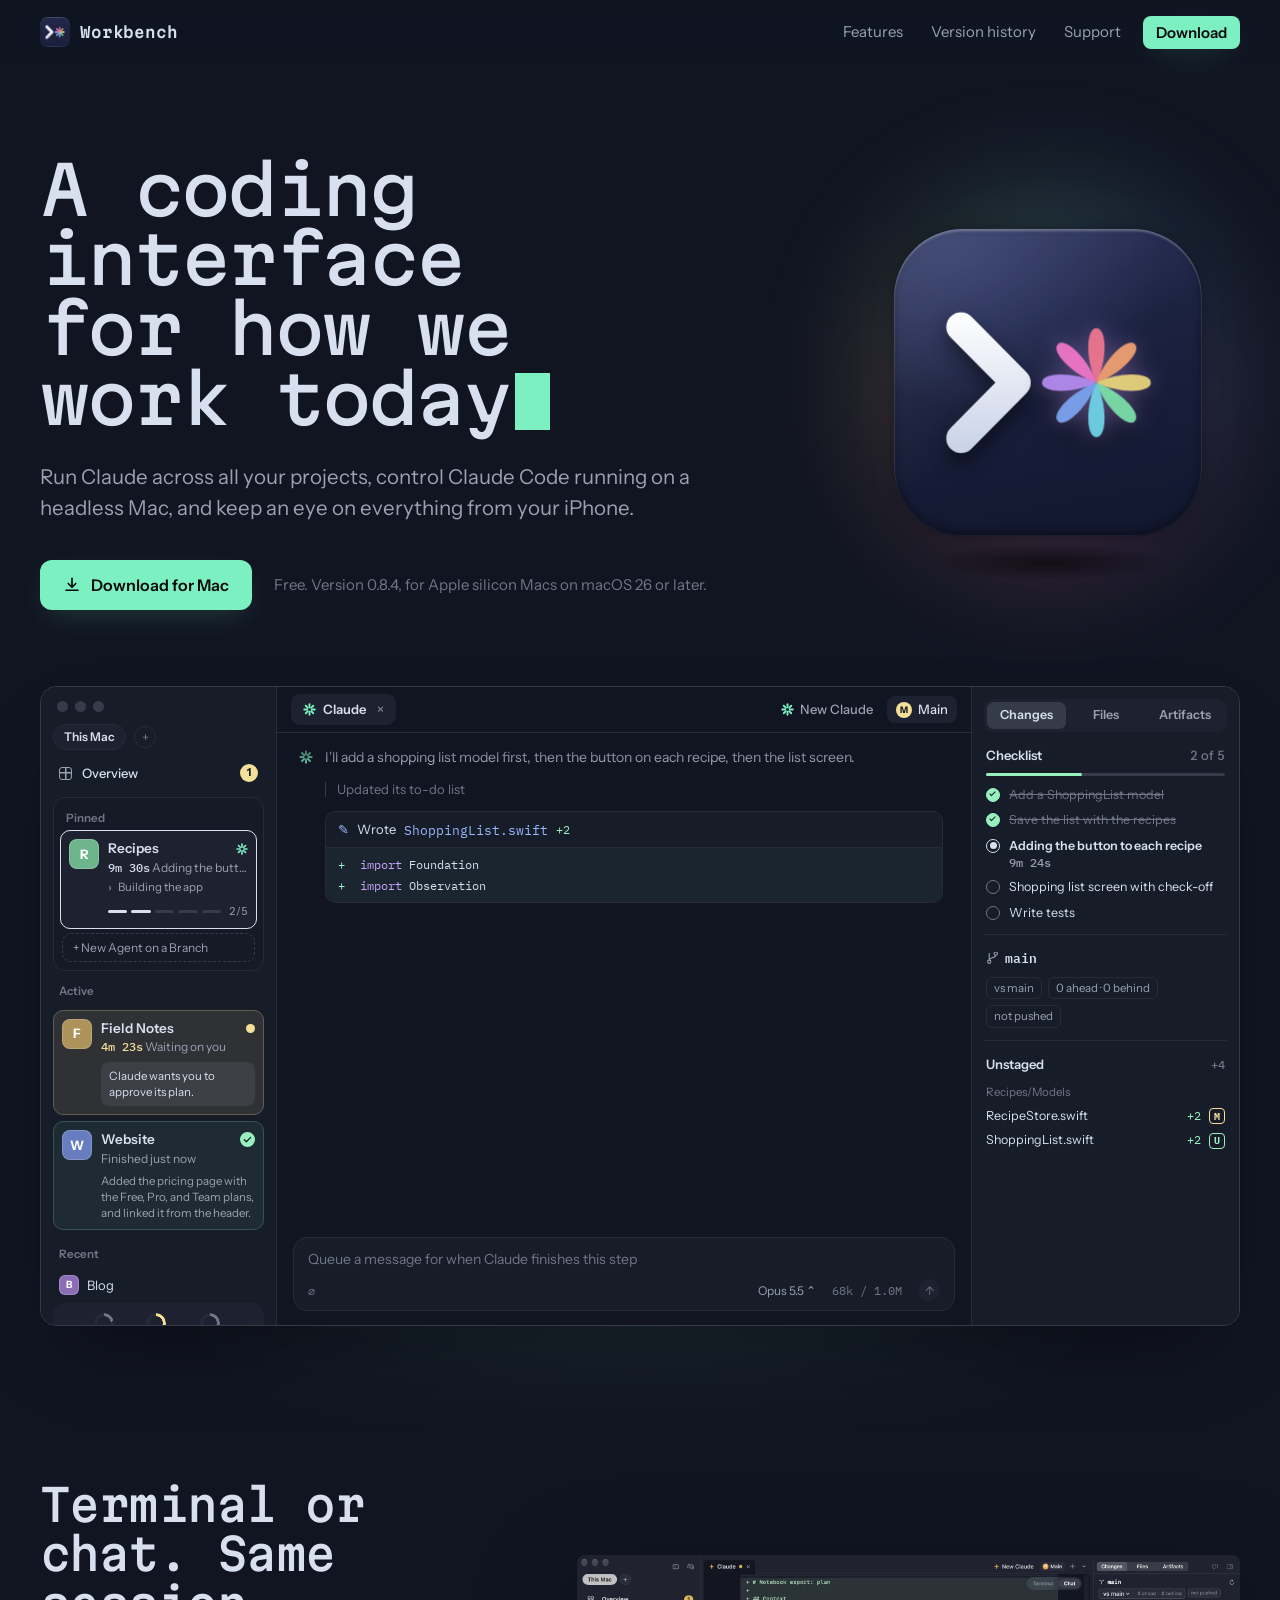
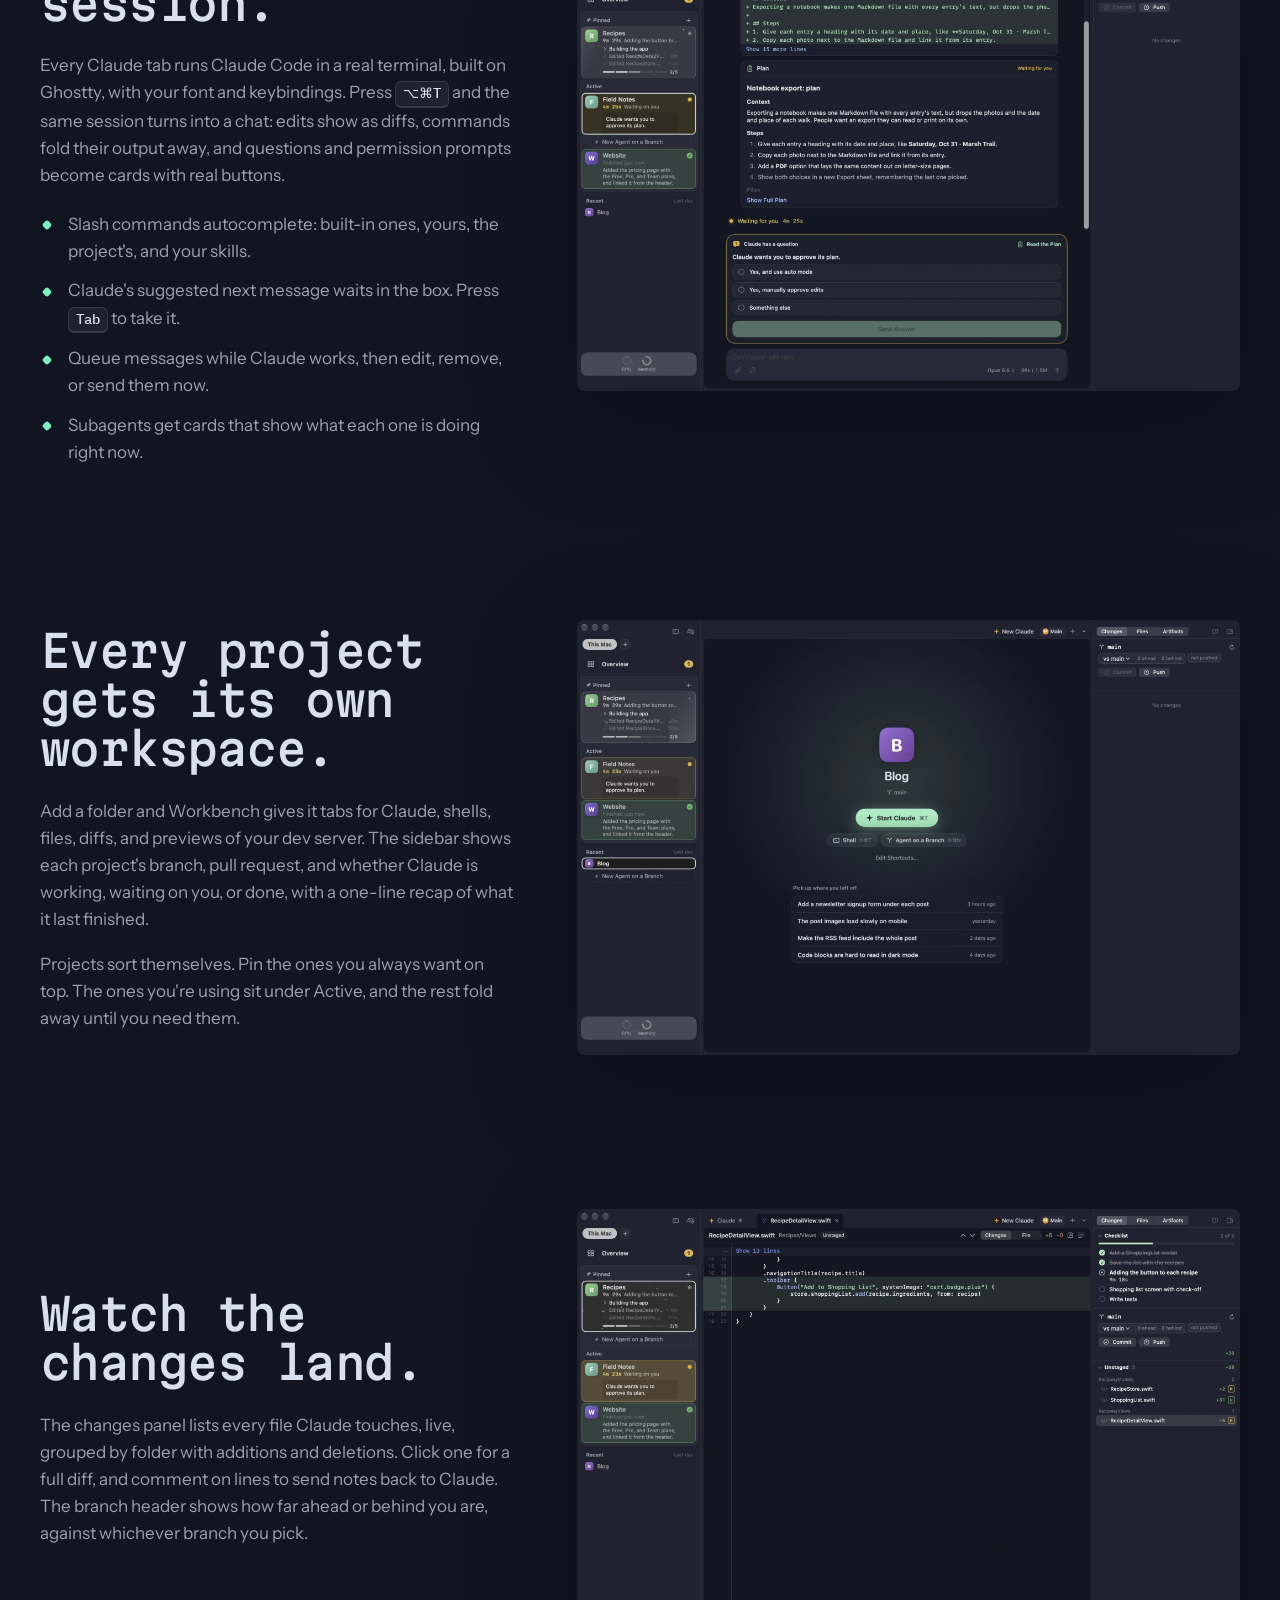
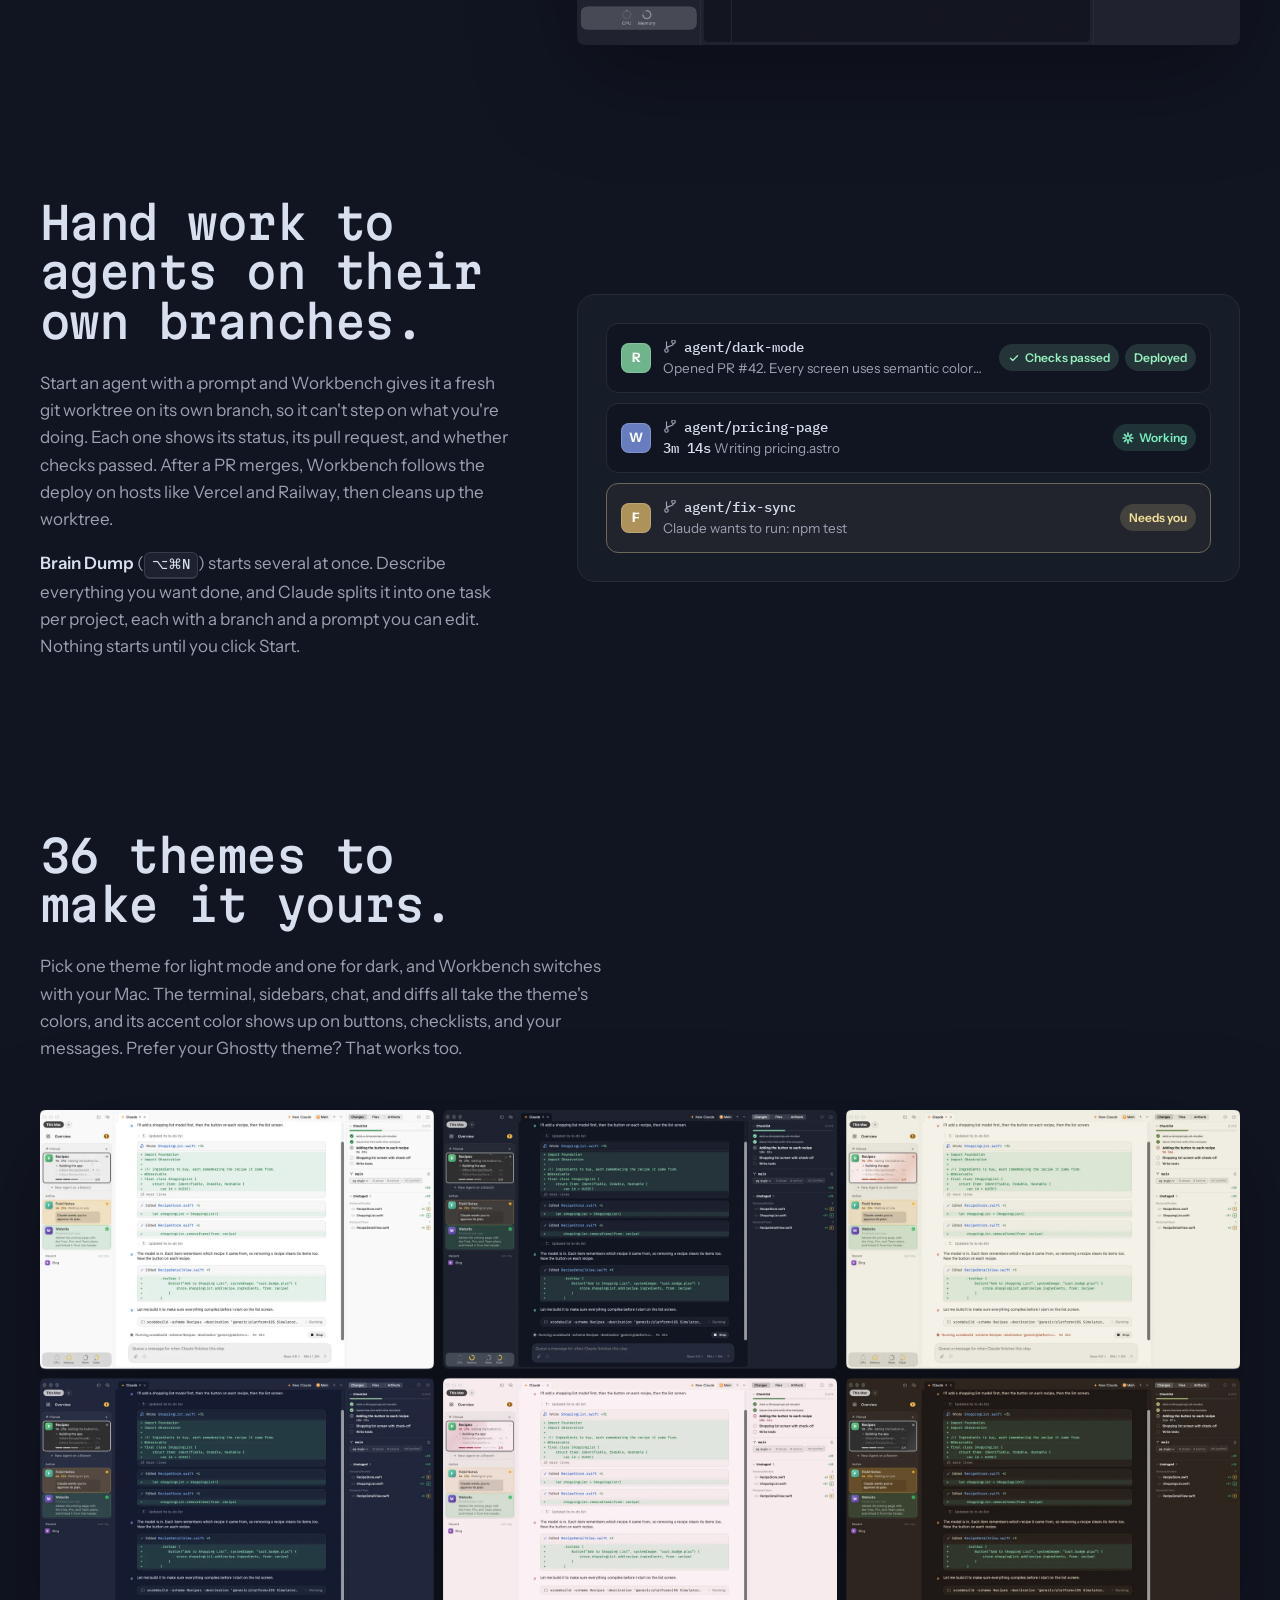
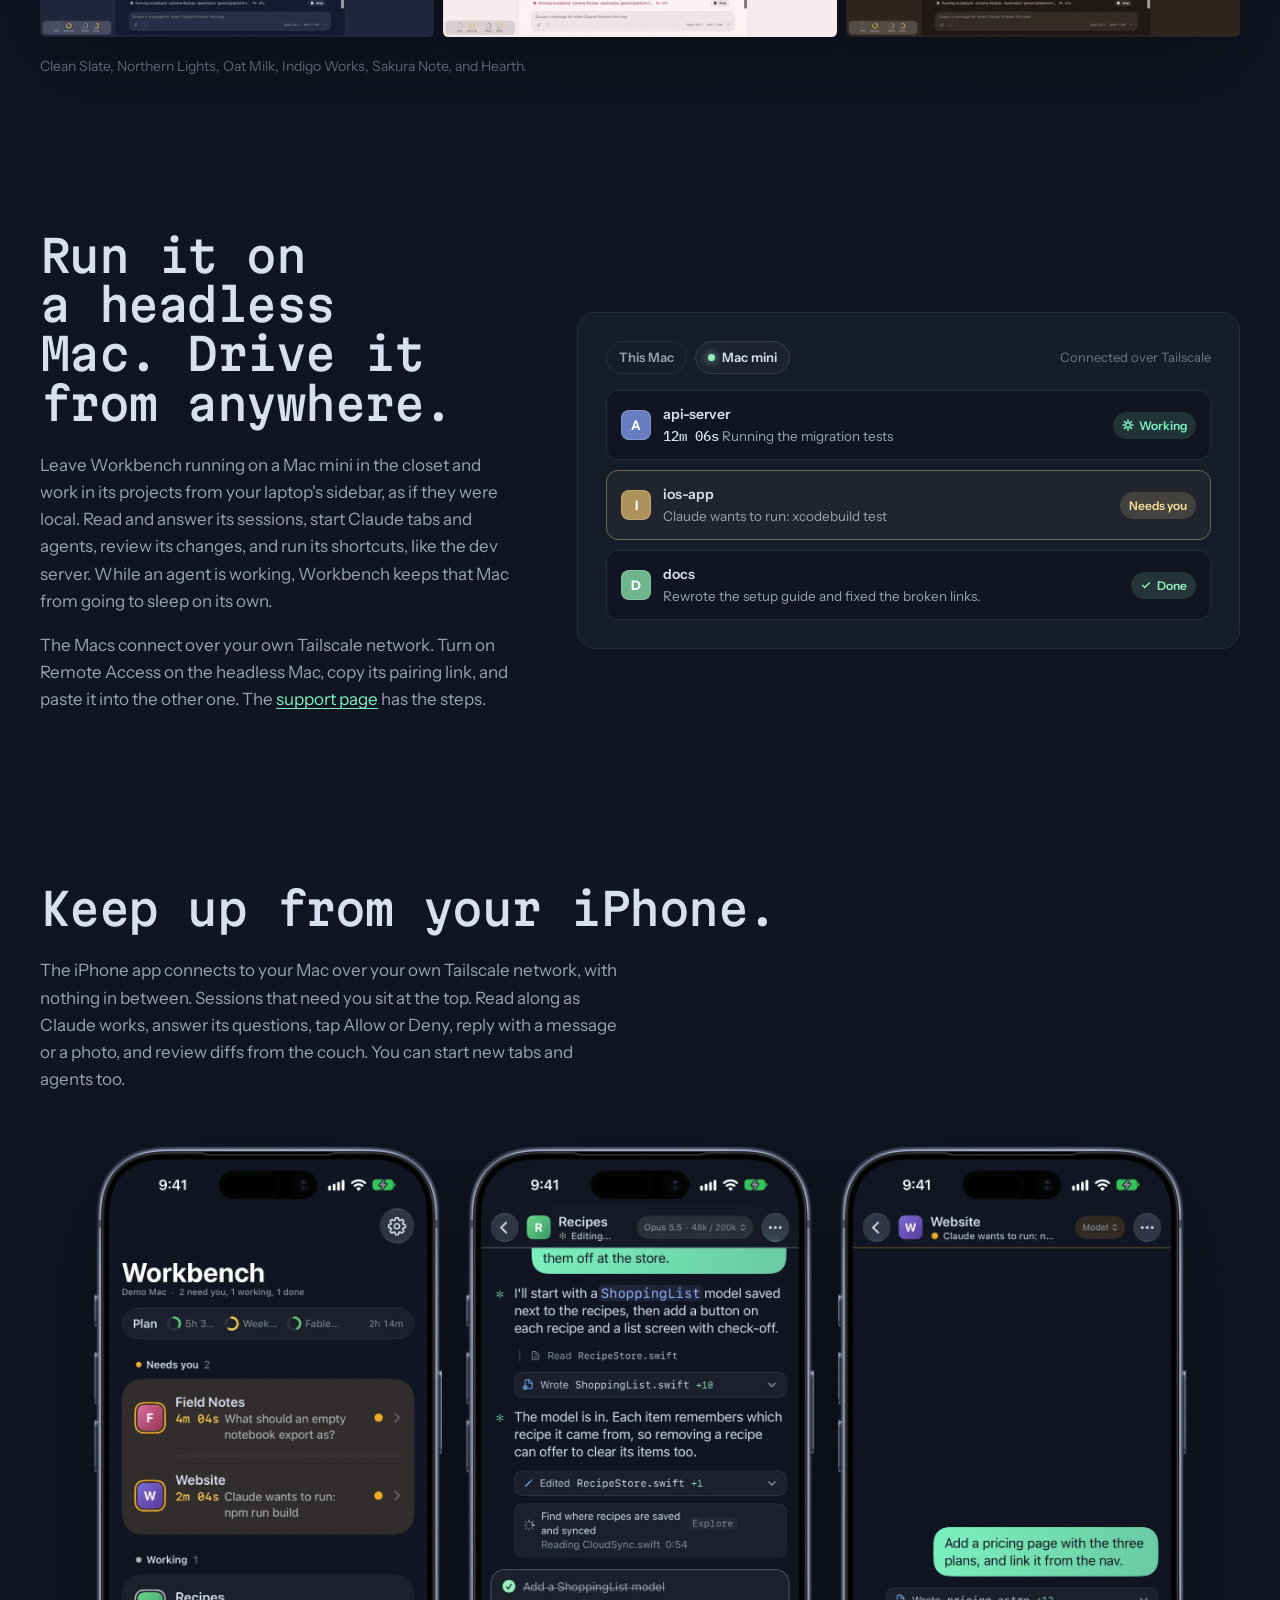
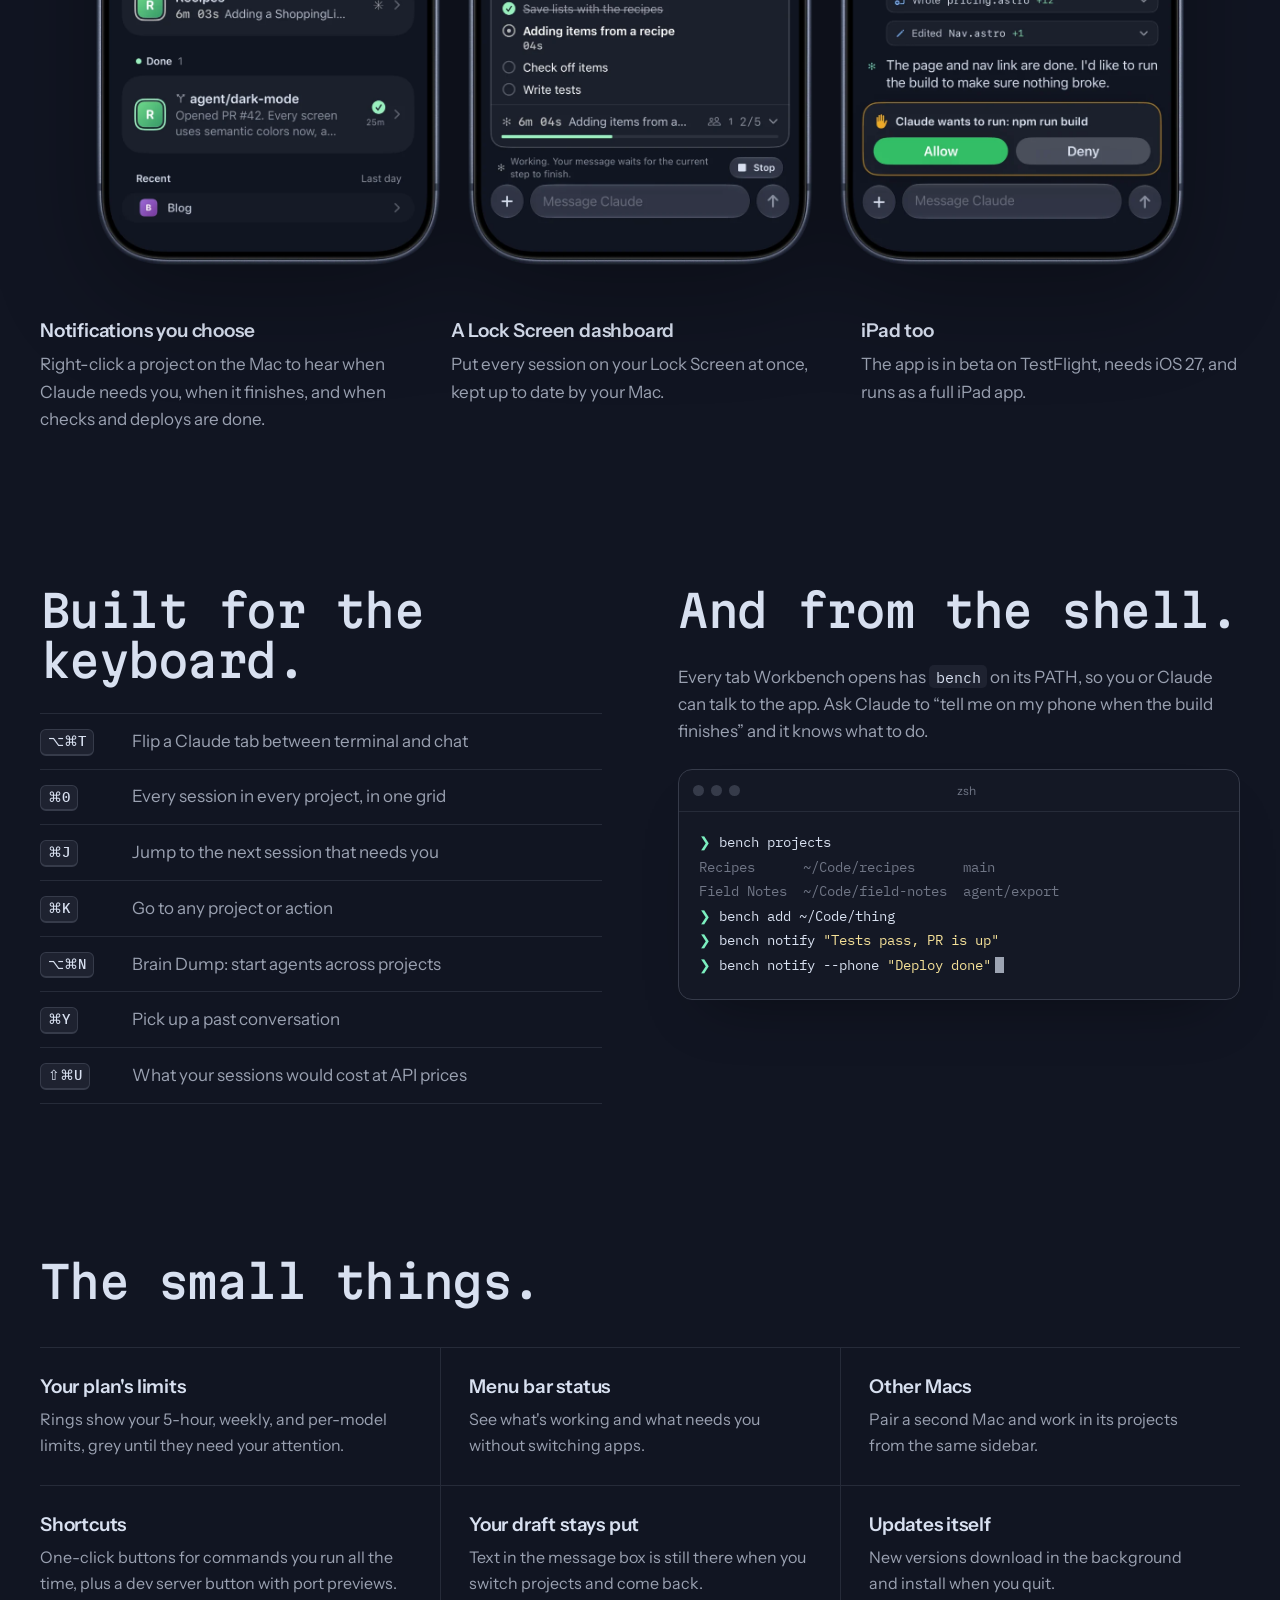
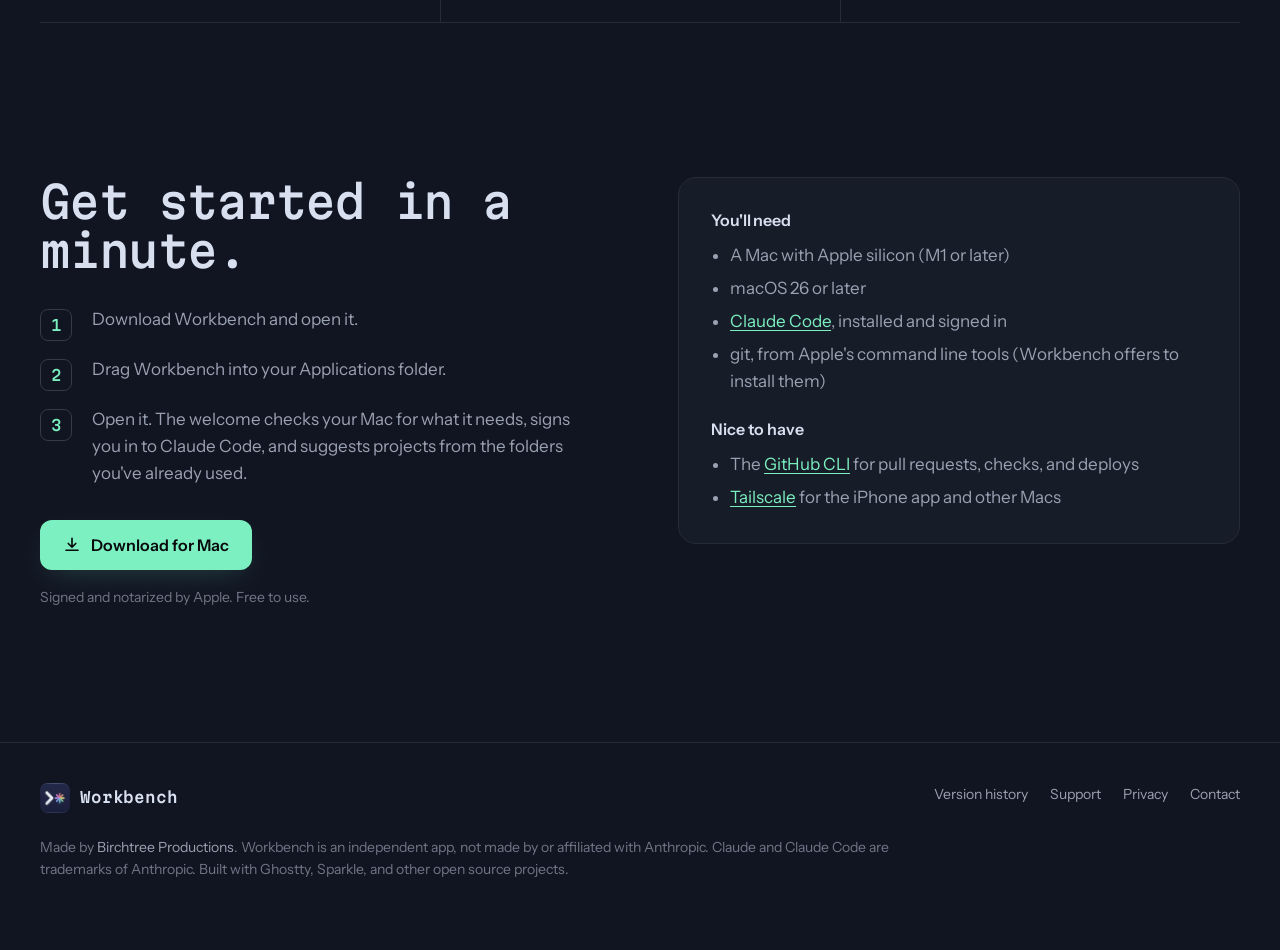
==== commit d69d0033: "Website from Bench 7467d3c" ====
--- a/index.html
+++ b/index.html
@@ -401,7 +401,7 @@
     <div>
       <h2 class="display">Get started in a minute.</h2>
       <ol class="steps">
-        <li><span>Download the zip and open it.</span></li>
+        <li><span>Download Workbench and open it.</span></li>
         <li><span>Drag Workbench into your Applications folder.</span></li>
         <li><span>Open it. The welcome checks your Mac for what it needs, signs you in to Claude Code, and suggests projects from the folders you've already used.</span></li>
       </ol>
--- a/assets/home.css
+++ b/assets/home.css
@@ -17,7 +17,7 @@
   margin-left: 0.08em;
   vertical-align: -0.07em;
   background: var(--accent);
-  border-radius: 0.06em;
+  border-radius: 0;
   animation: blink 1.1s steps(1) infinite;
   transition: background-color var(--theme-ease);
 }
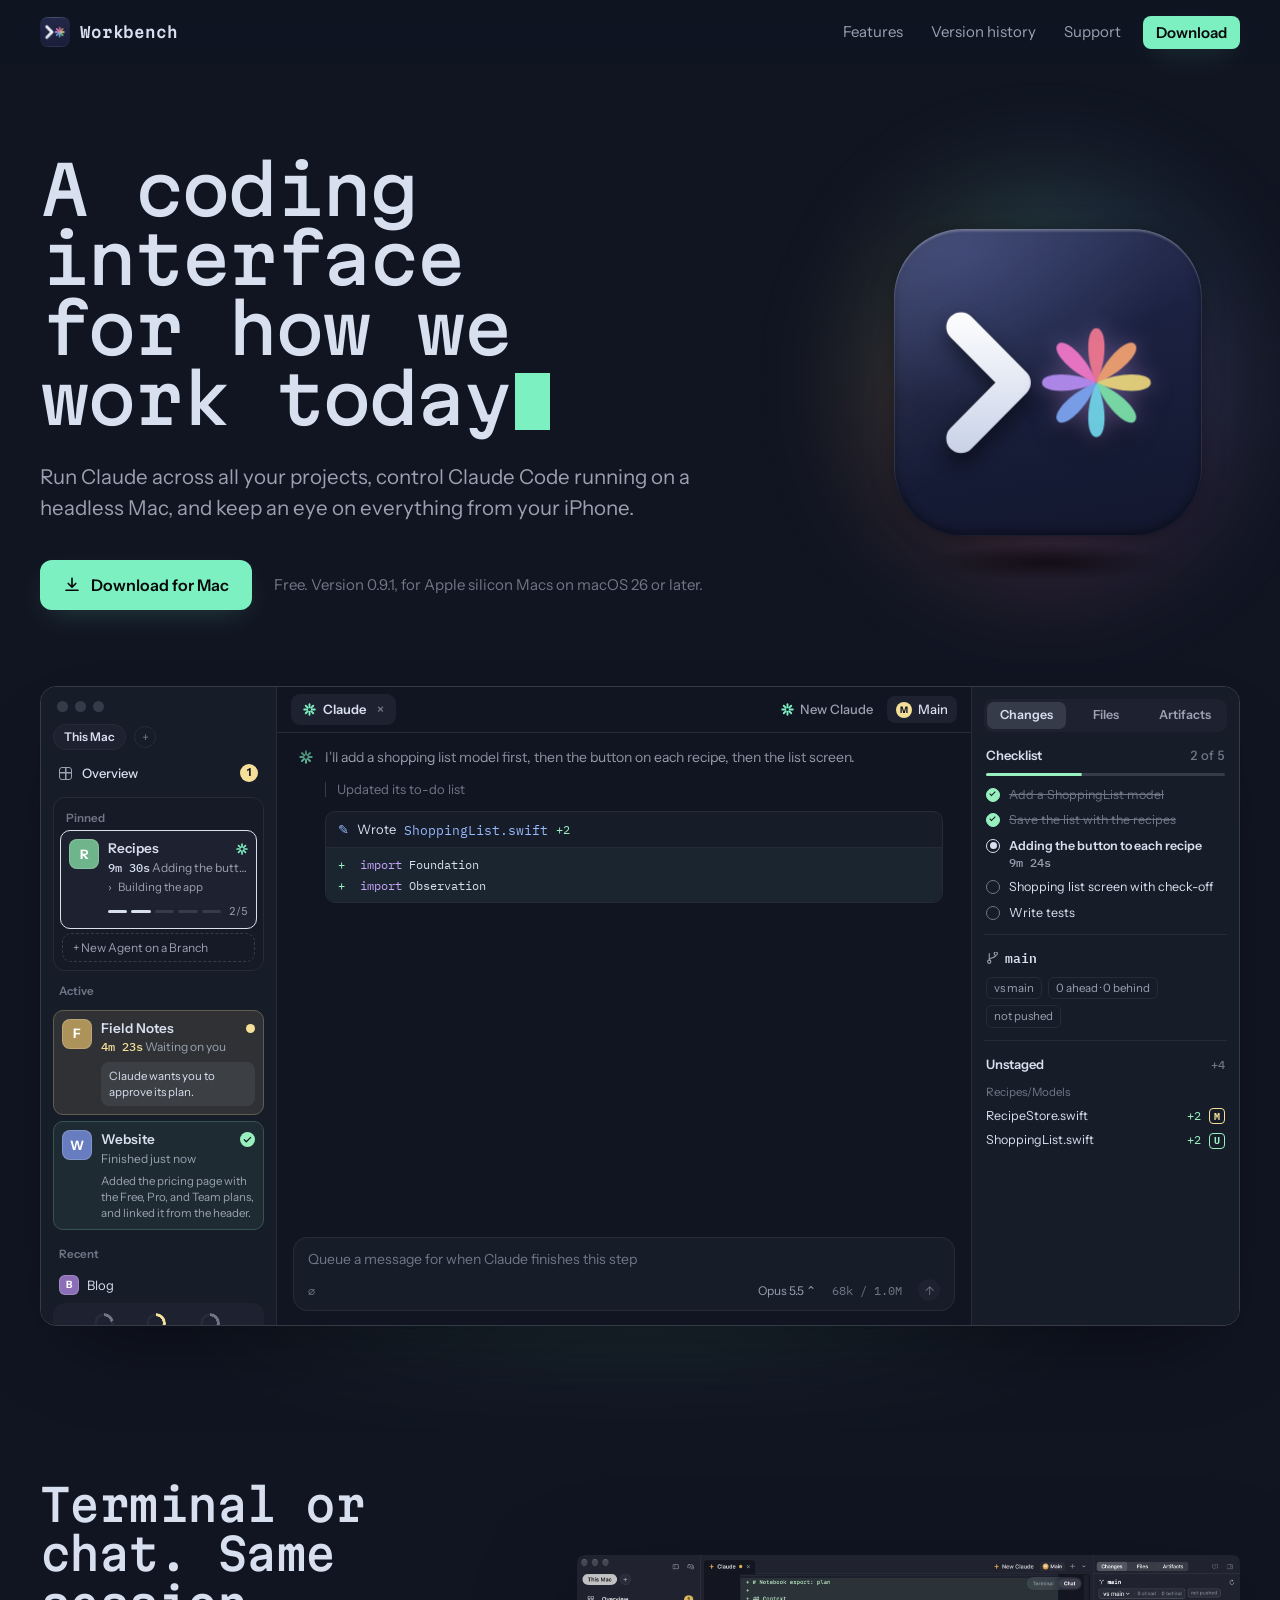
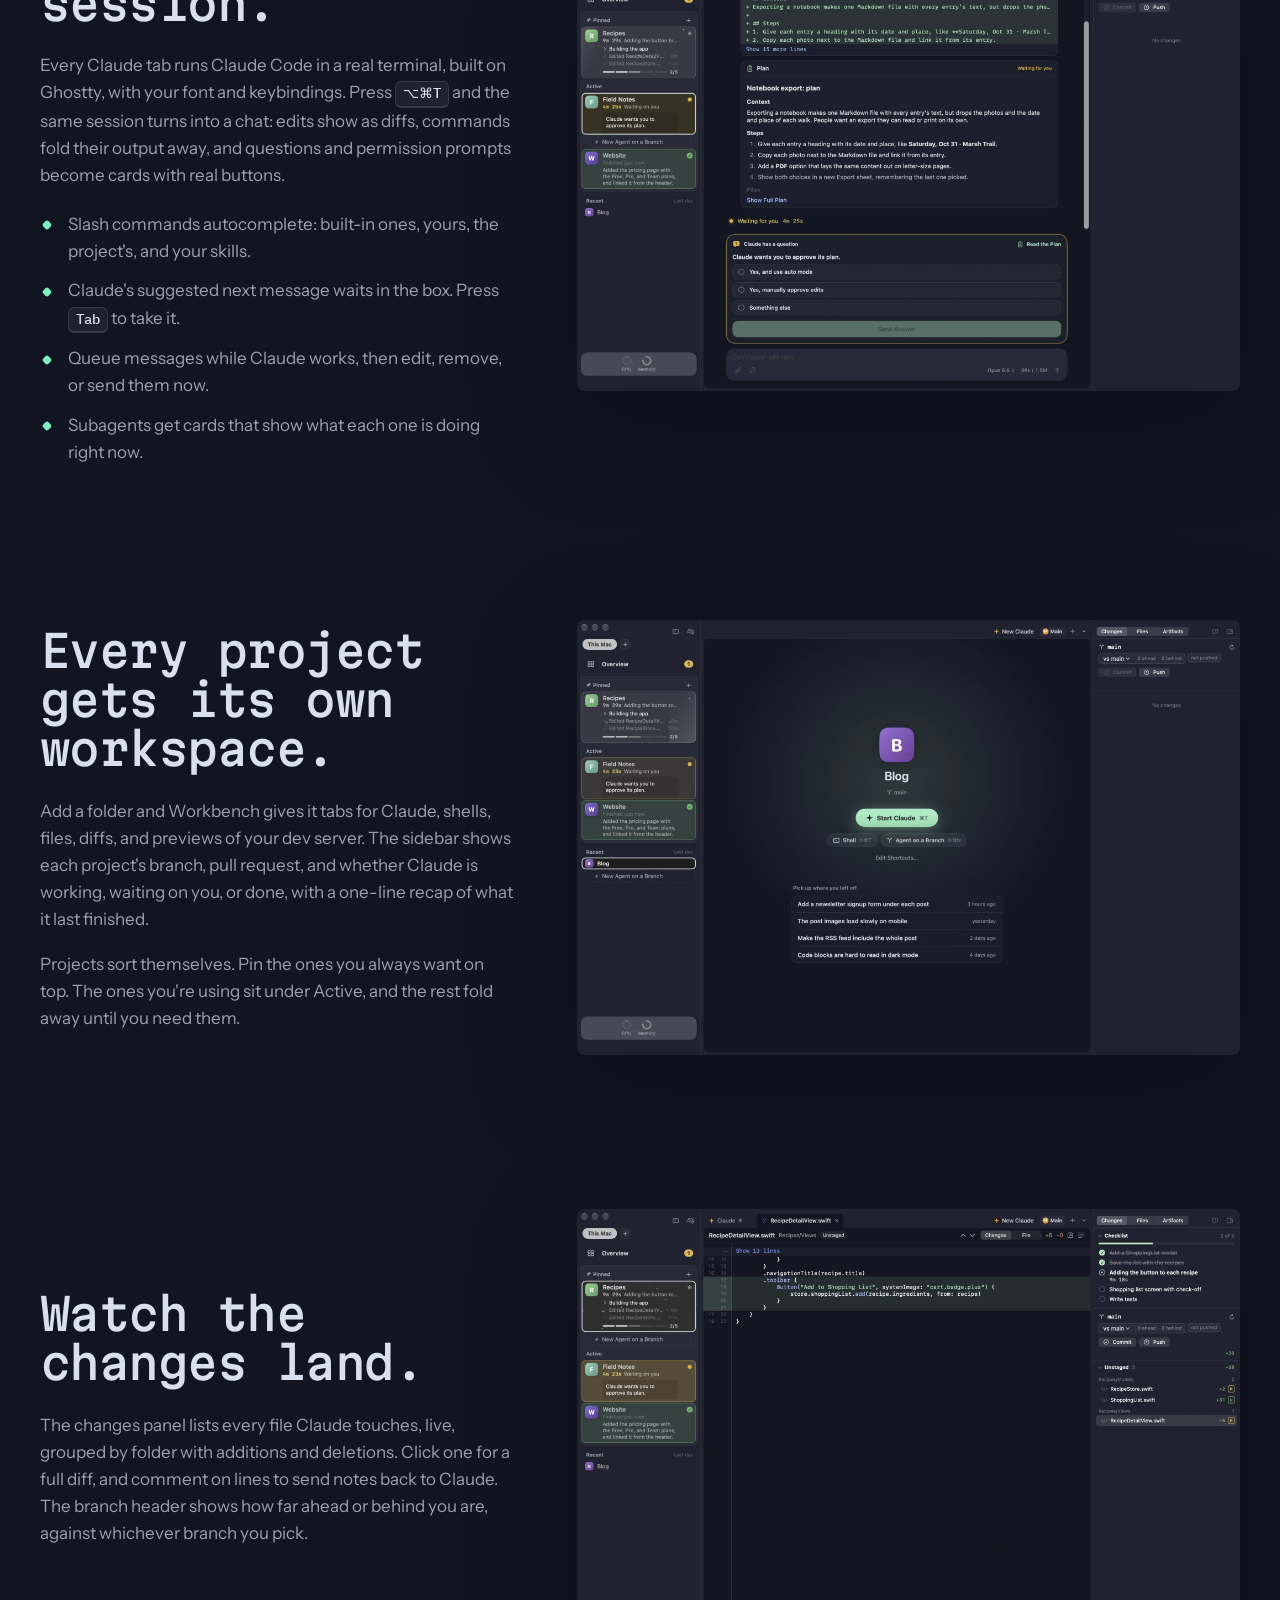
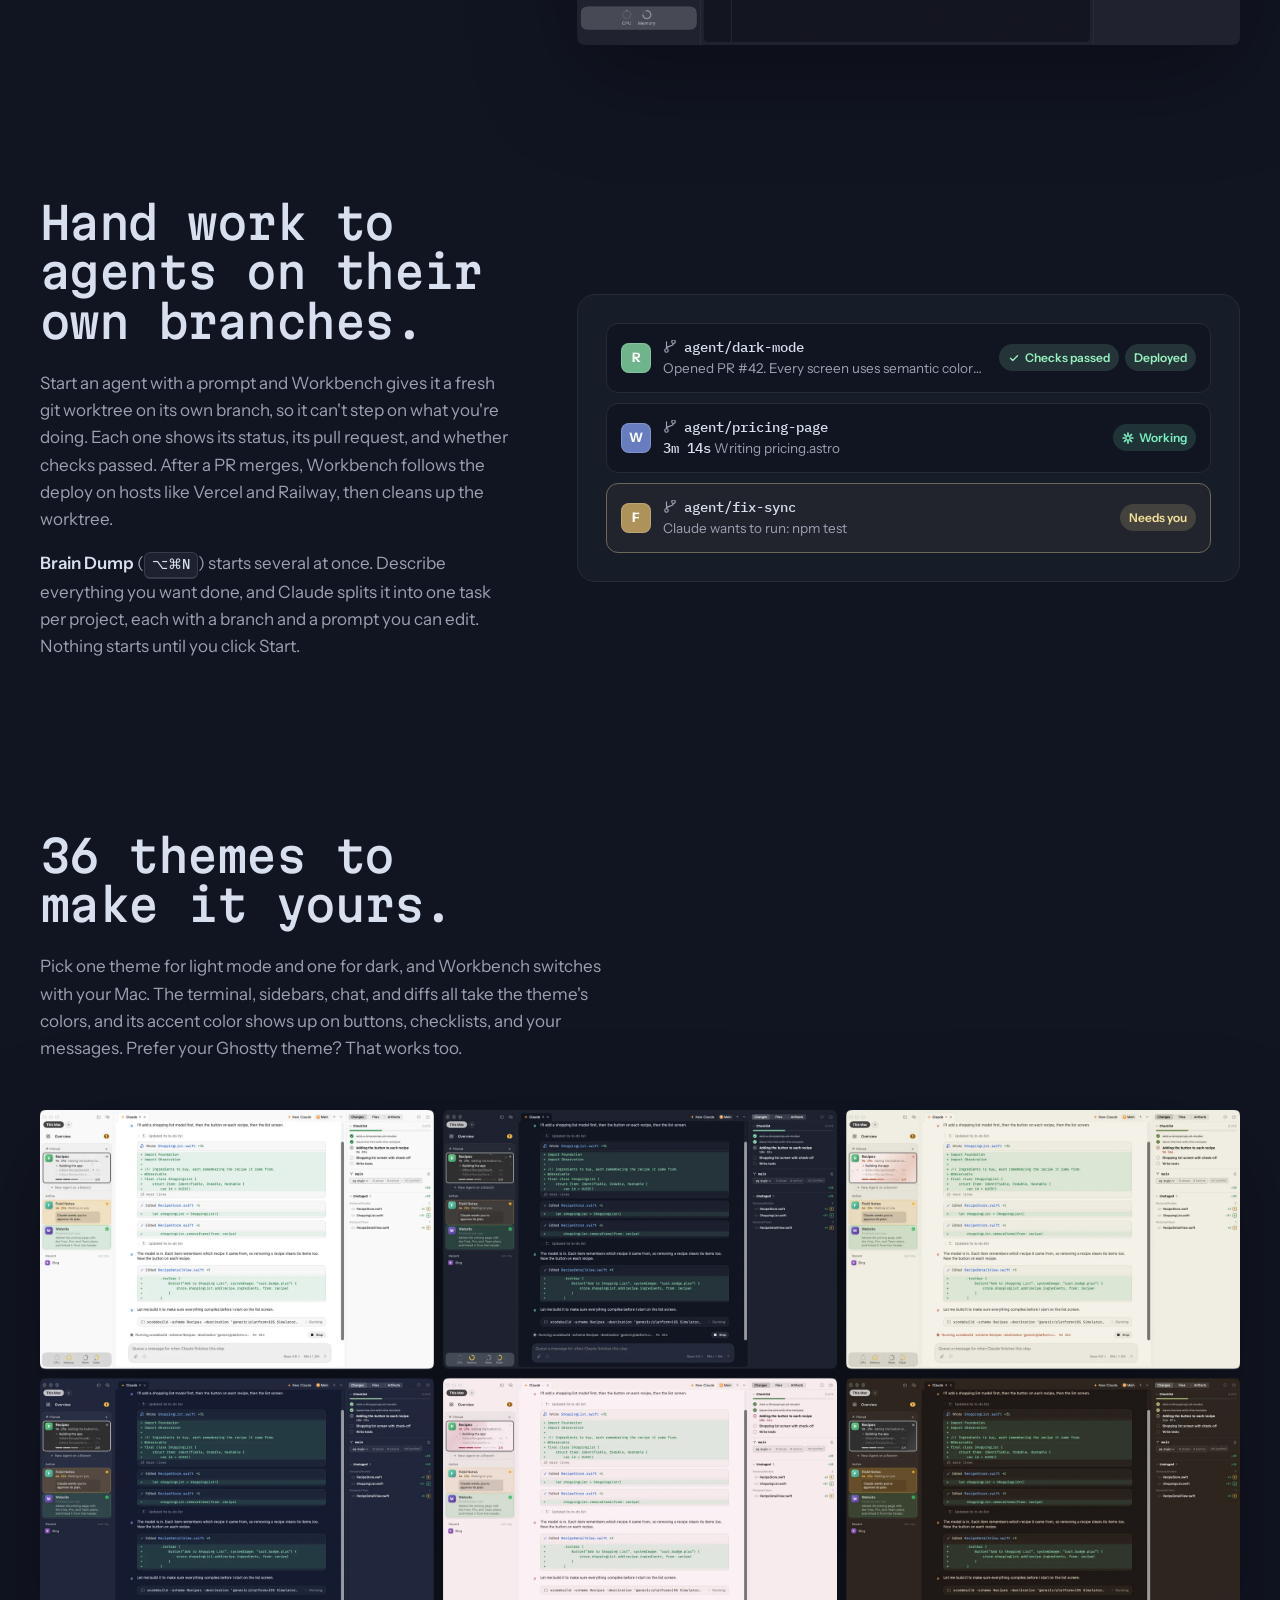
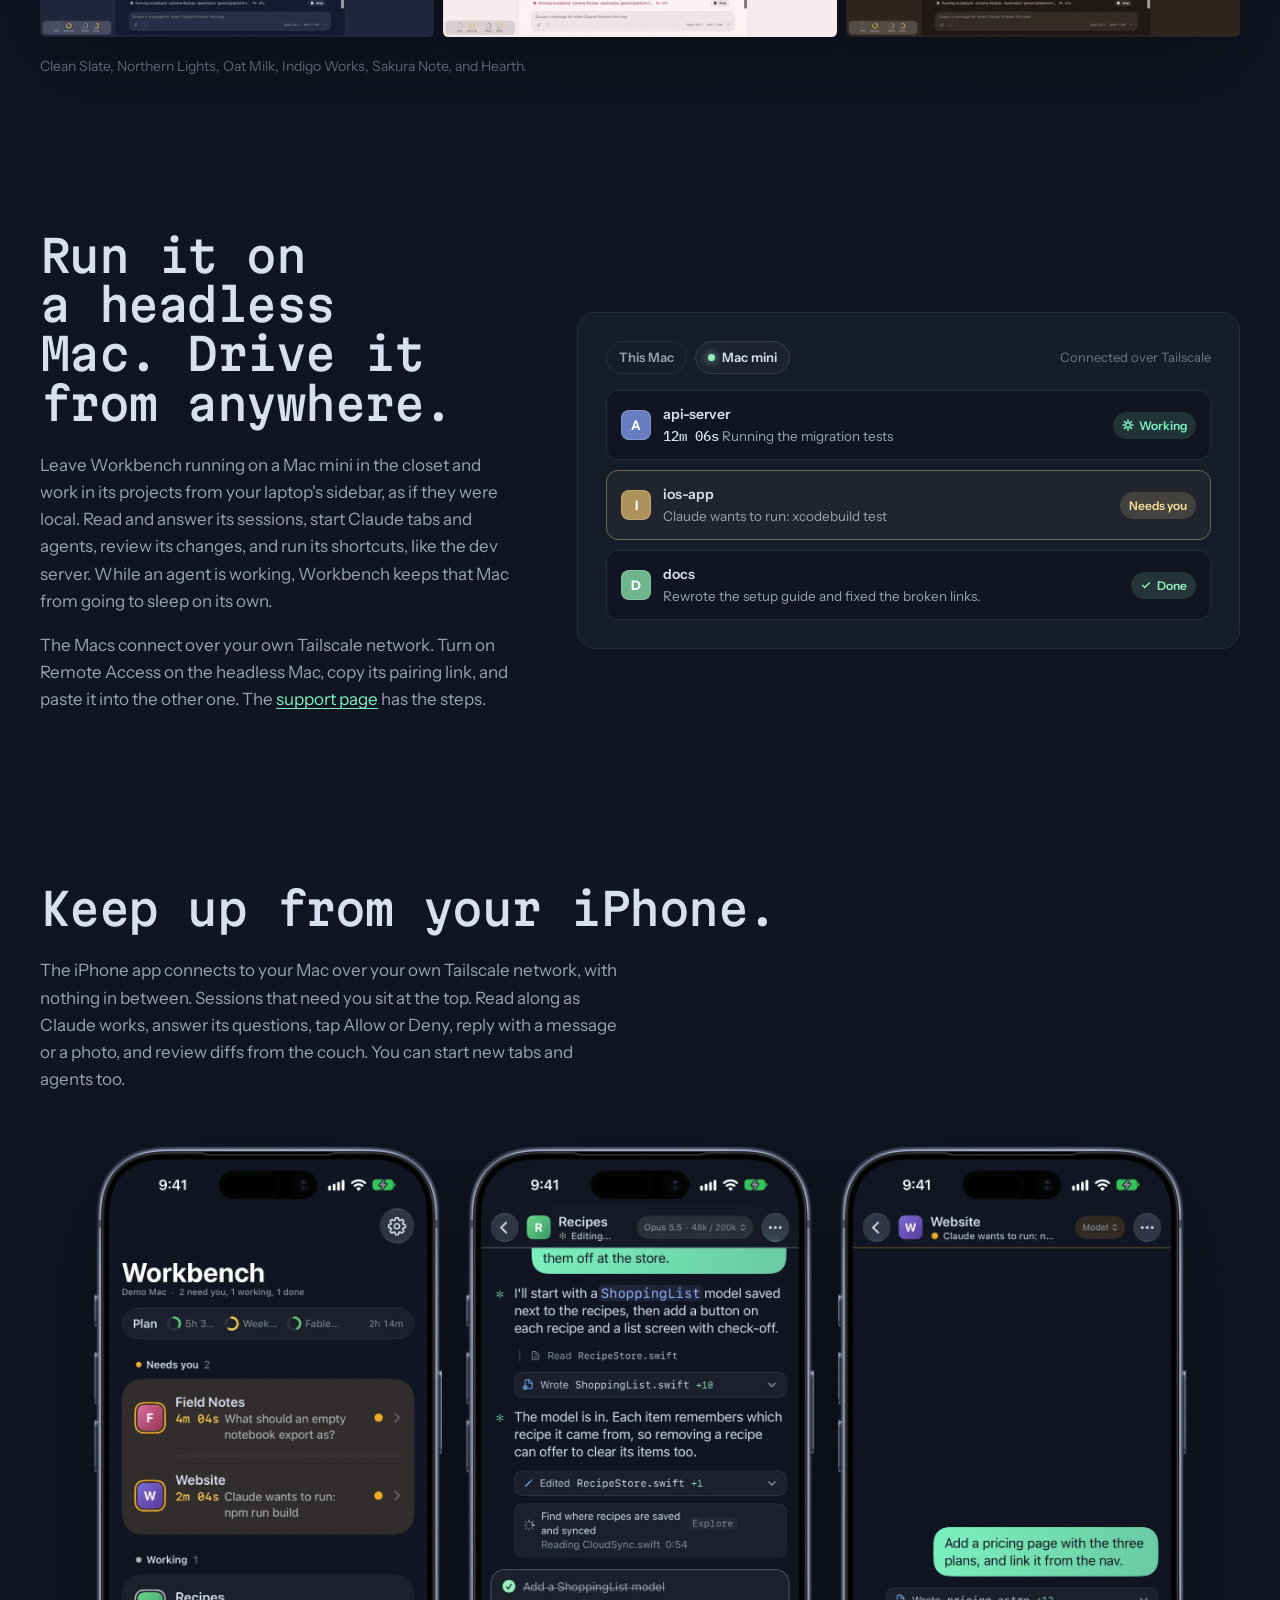
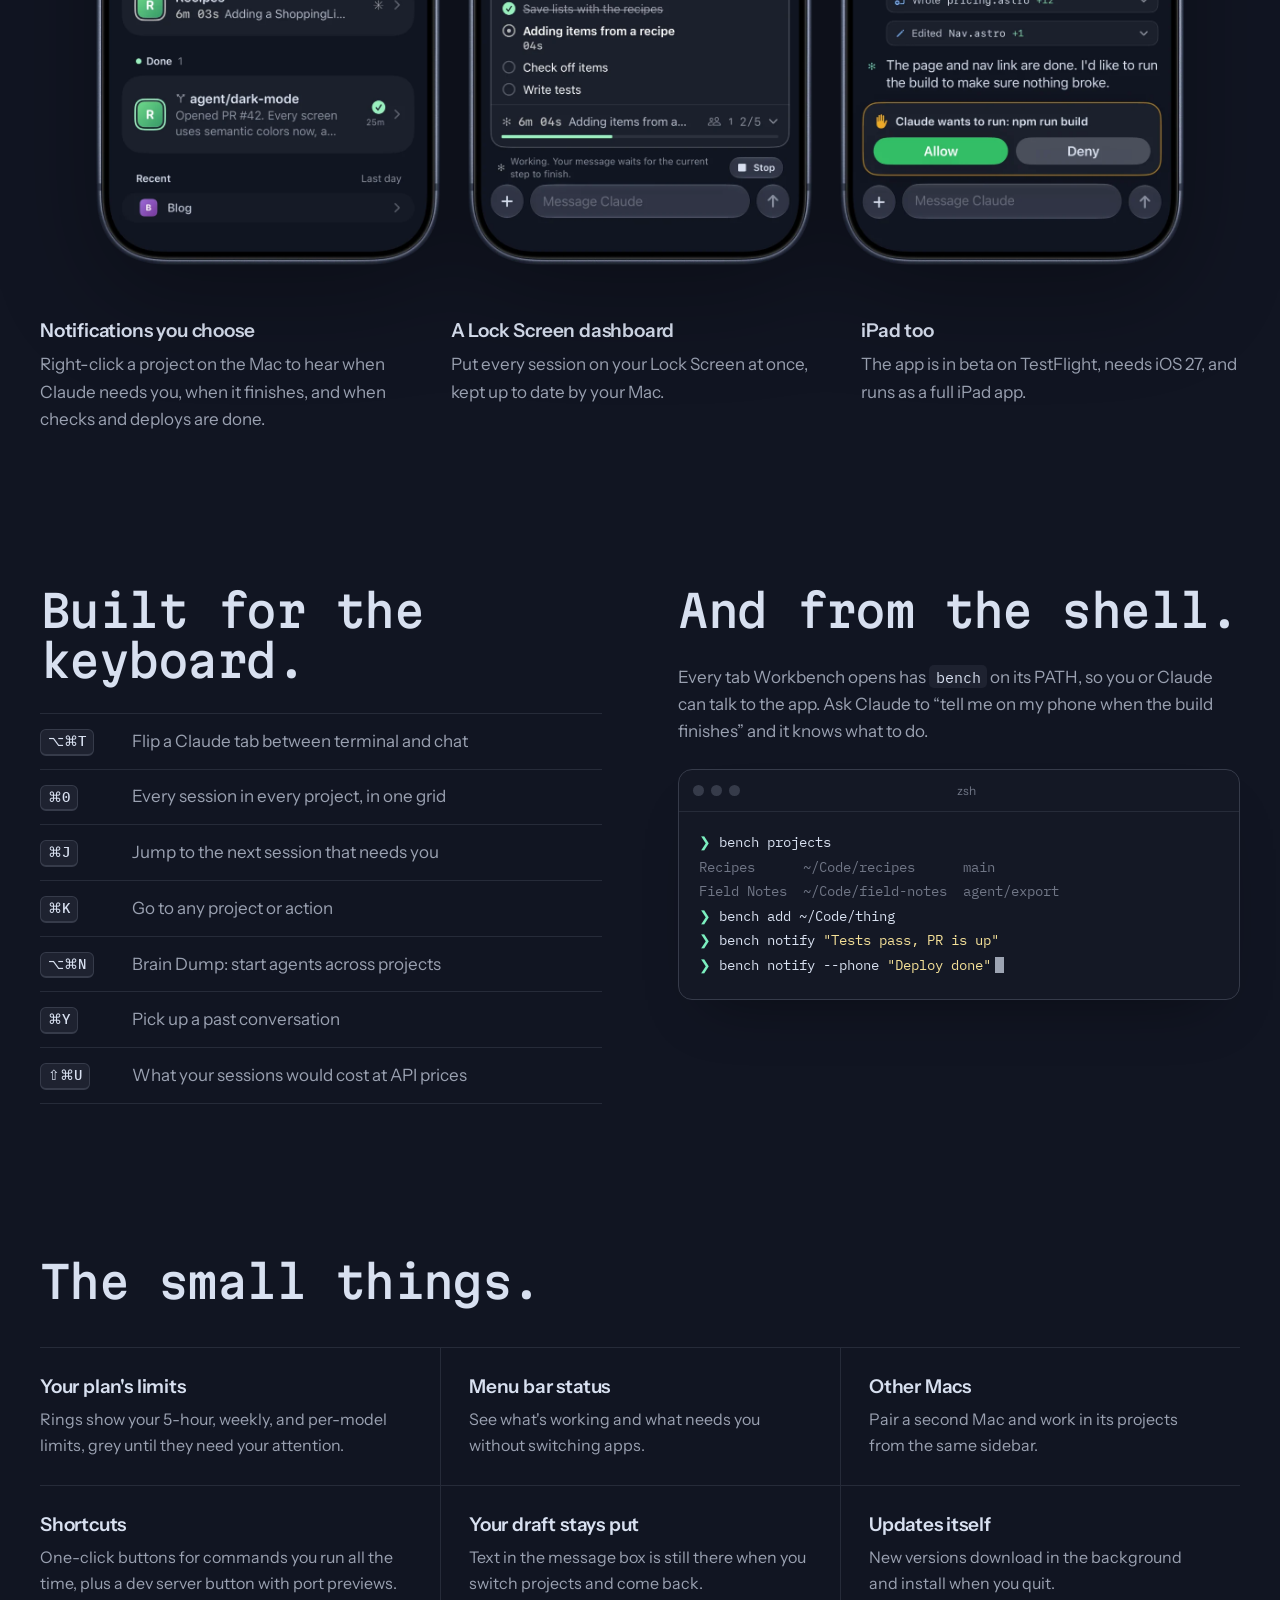
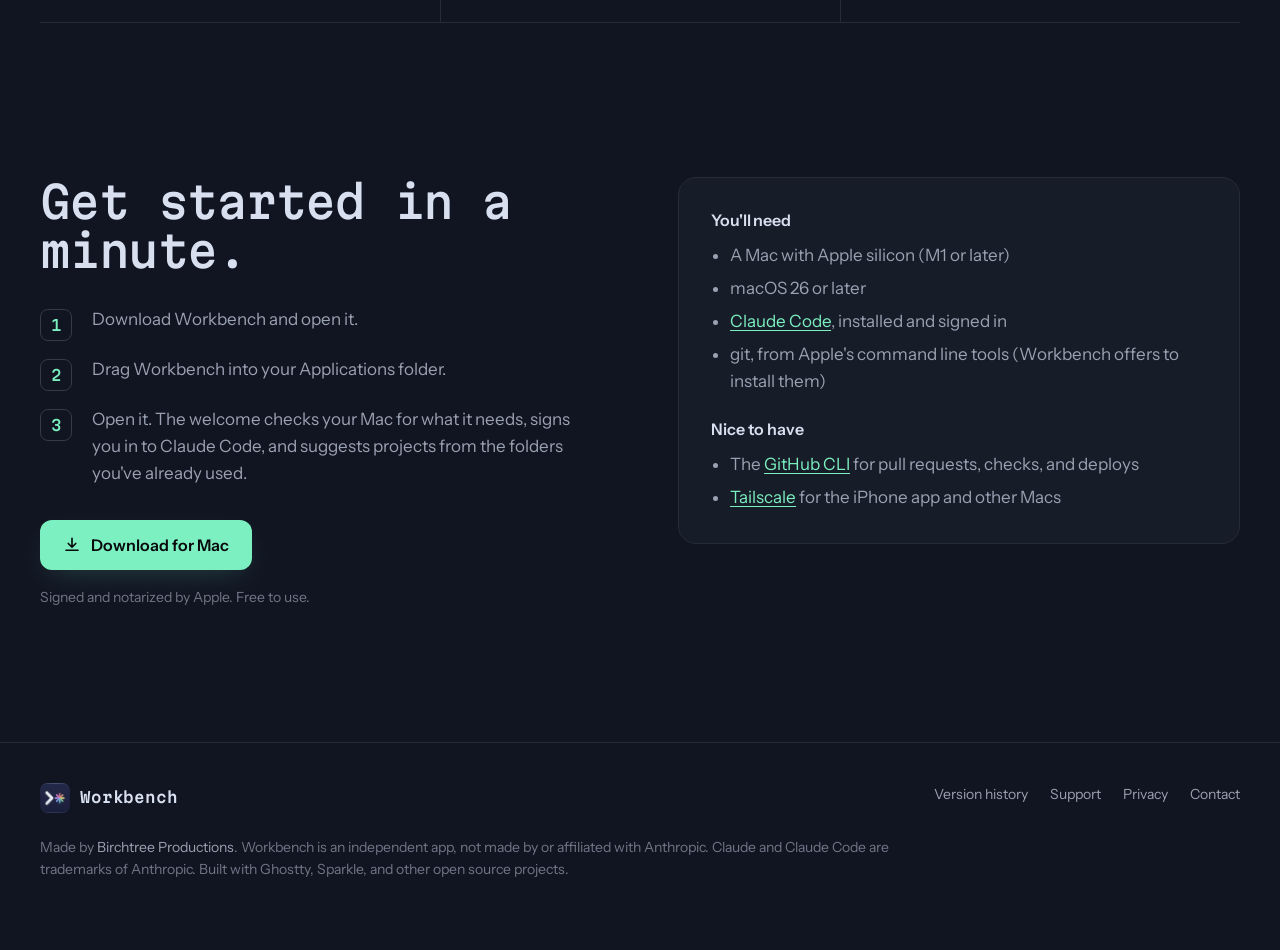
==== commit a22f10db: "Website from Bench 4b5c653" ====
--- a/index.html
+++ b/index.html
@@ -47,7 +47,7 @@
       <a class="nav-hide" href="#features">Features</a>
       <a href="releases.html">Version history</a>
       <a class="nav-hide" href="support.html">Support</a>
-      <a class="btn btn-primary btn-small" data-download href="https://github.com/mattbirchler/bench-releases/releases/latest">Download</a>
+      <a class="btn btn-primary btn-small" data-download href="https://github.com/mattbirchler/bench-releases/releases/latest/download/Workbench.dmg">Download</a>
     </nav>
   </div>
 </header>
@@ -61,10 +61,10 @@
       <h1 class="display hero-title">A coding interface for how we work today<span class="caret" aria-hidden="true"></span></h1>
       <p class="lede">Run Claude across all your projects, control Claude Code running on a headless Mac, and keep an eye on everything from your iPhone.</p>
       <div class="hero-cta">
-        <a class="btn btn-primary" data-download href="https://github.com/mattbirchler/bench-releases/releases/latest">
+        <a class="btn btn-primary" data-download href="https://github.com/mattbirchler/bench-releases/releases/latest/download/Workbench.dmg">
           <svg aria-hidden="true"><use href="#download"/></svg>Download for Mac
         </a>
-        <p class="hero-meta">Free. <span class="ver">Version <span data-latest-version>0.8.4</span>,</span> for Apple silicon Macs on macOS&nbsp;26 or later.</p>
+        <p class="hero-meta">Free. <span class="ver">Version <span data-latest-version>0.9.1</span>,</span> for Apple silicon Macs on macOS&nbsp;26 or later.</p>
       </div>
     </div>
 
@@ -387,7 +387,7 @@
   <div class="wrap">
     <div class="release-card">
       <div>
-        <h2 class="display">New in <span data-latest-version>0.8.4</span></h2>
+        <h2 class="display">New in <span data-latest-version>0.9.1</span></h2>
         <p class="release-date" data-latest-date></p>
       </div>
       <ul class="release-heads" data-latest-heads></ul>
@@ -405,7 +405,7 @@
         <li><span>Drag Workbench into your Applications folder.</span></li>
         <li><span>Open it. The welcome checks your Mac for what it needs, signs you in to Claude Code, and suggests projects from the folders you've already used.</span></li>
       </ol>
-      <a class="btn btn-primary" data-download href="https://github.com/mattbirchler/bench-releases/releases/latest">
+      <a class="btn btn-primary" data-download href="https://github.com/mattbirchler/bench-releases/releases/latest/download/Workbench.dmg">
         <svg aria-hidden="true"><use href="#download"/></svg>Download for Mac
       </a>
       <p class="fine">Signed and notarized by Apple. Free to use.</p>
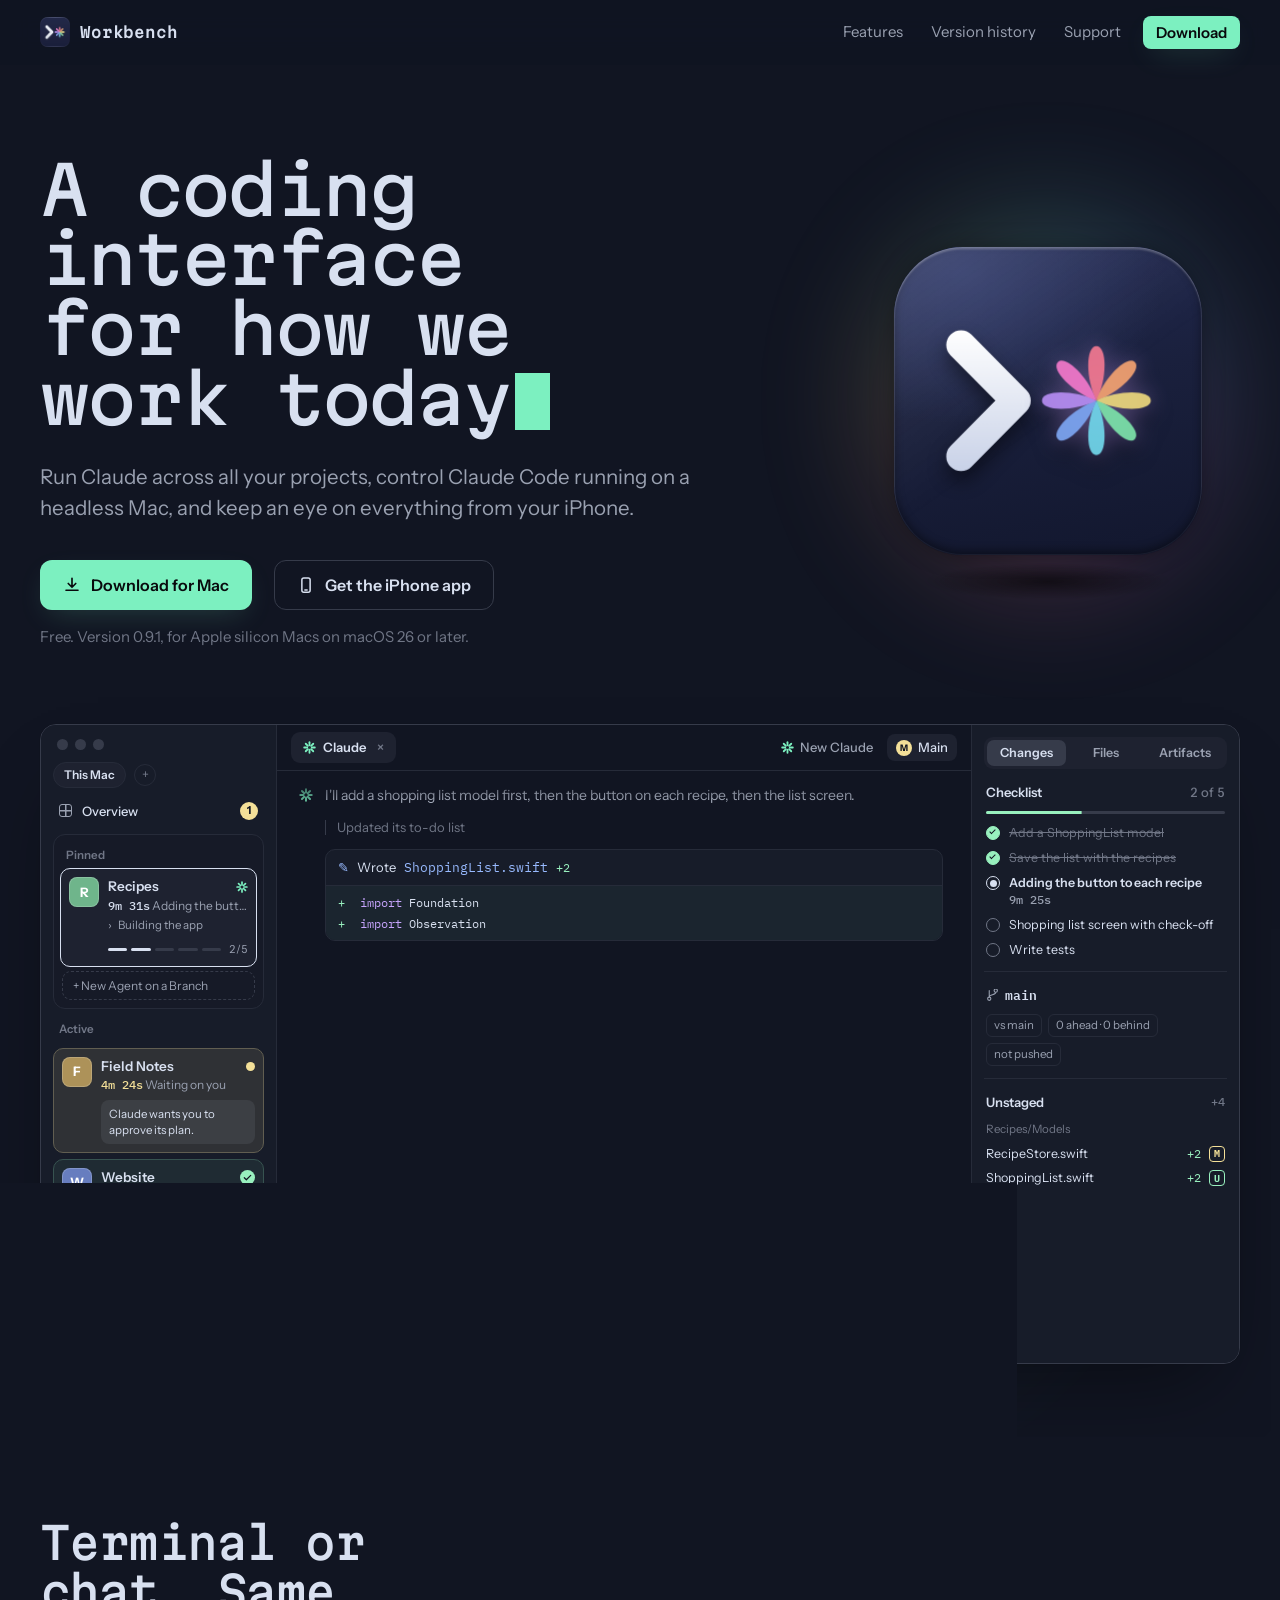
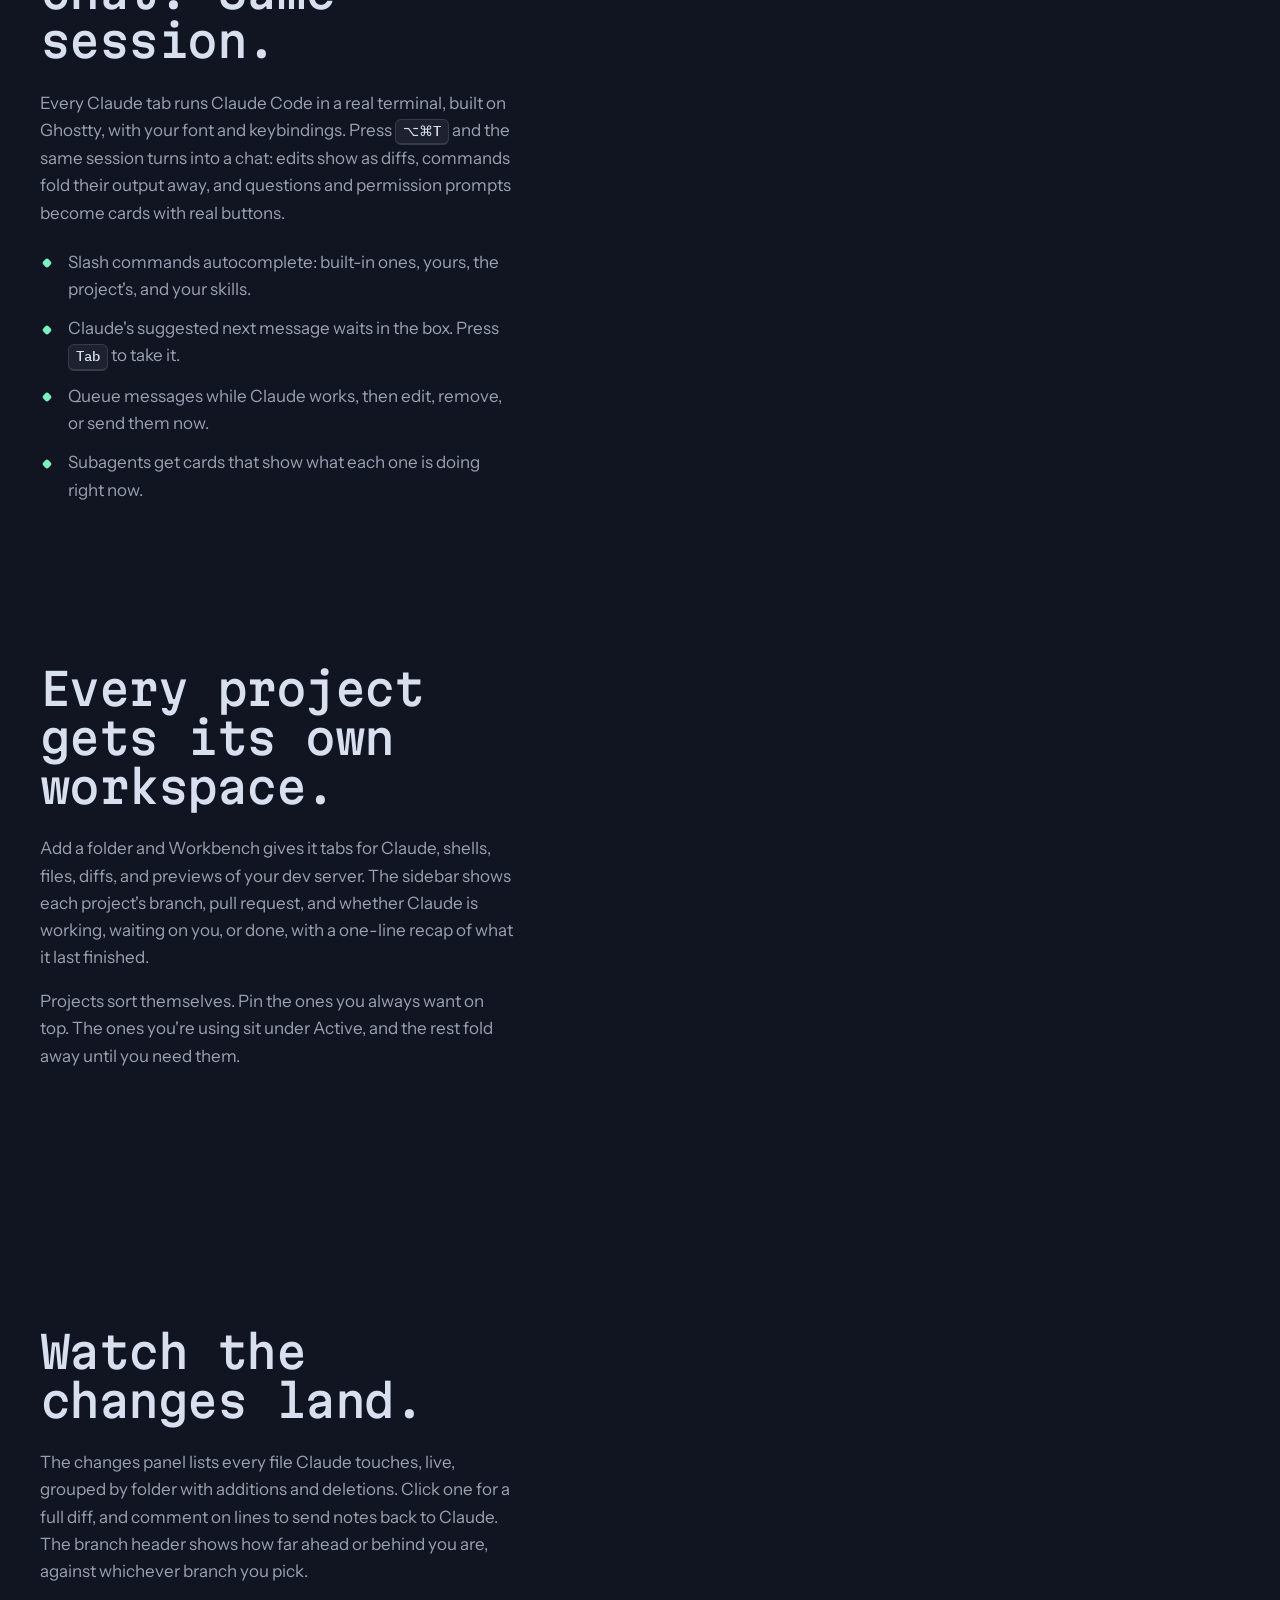
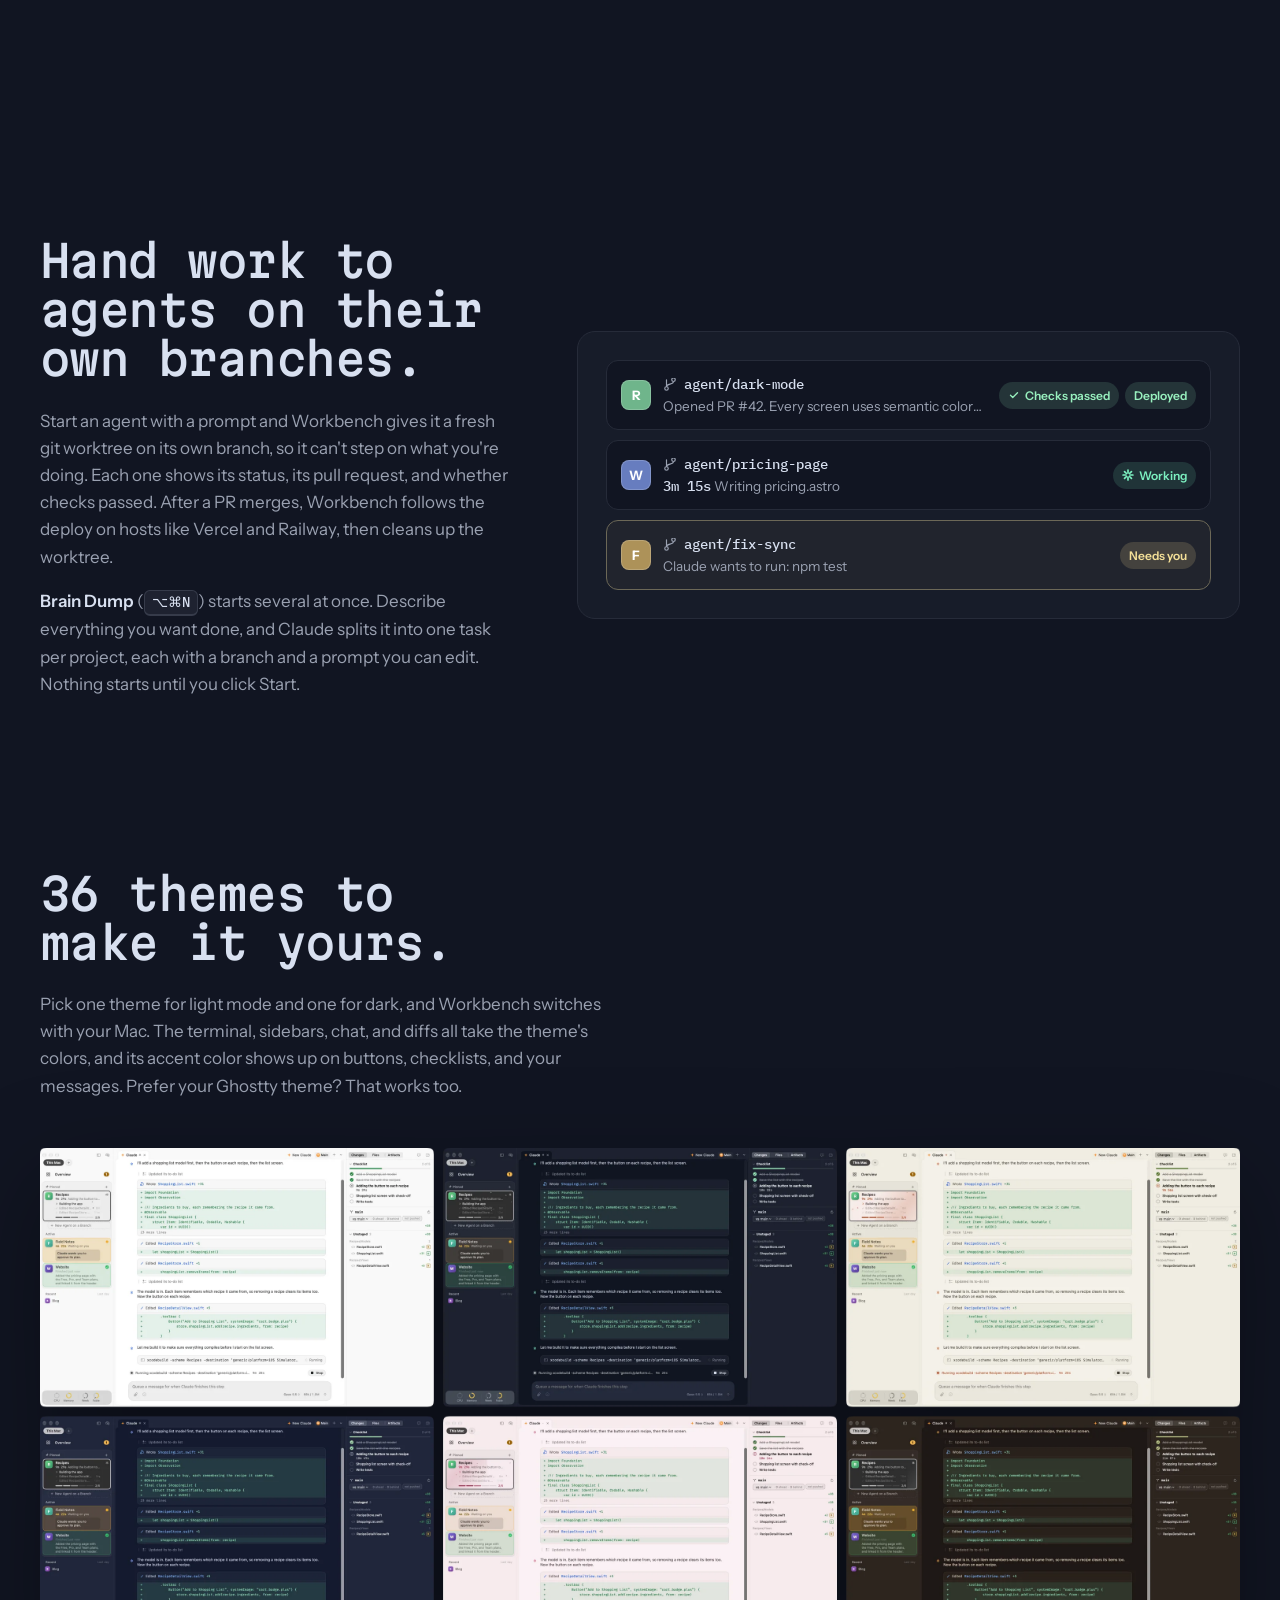
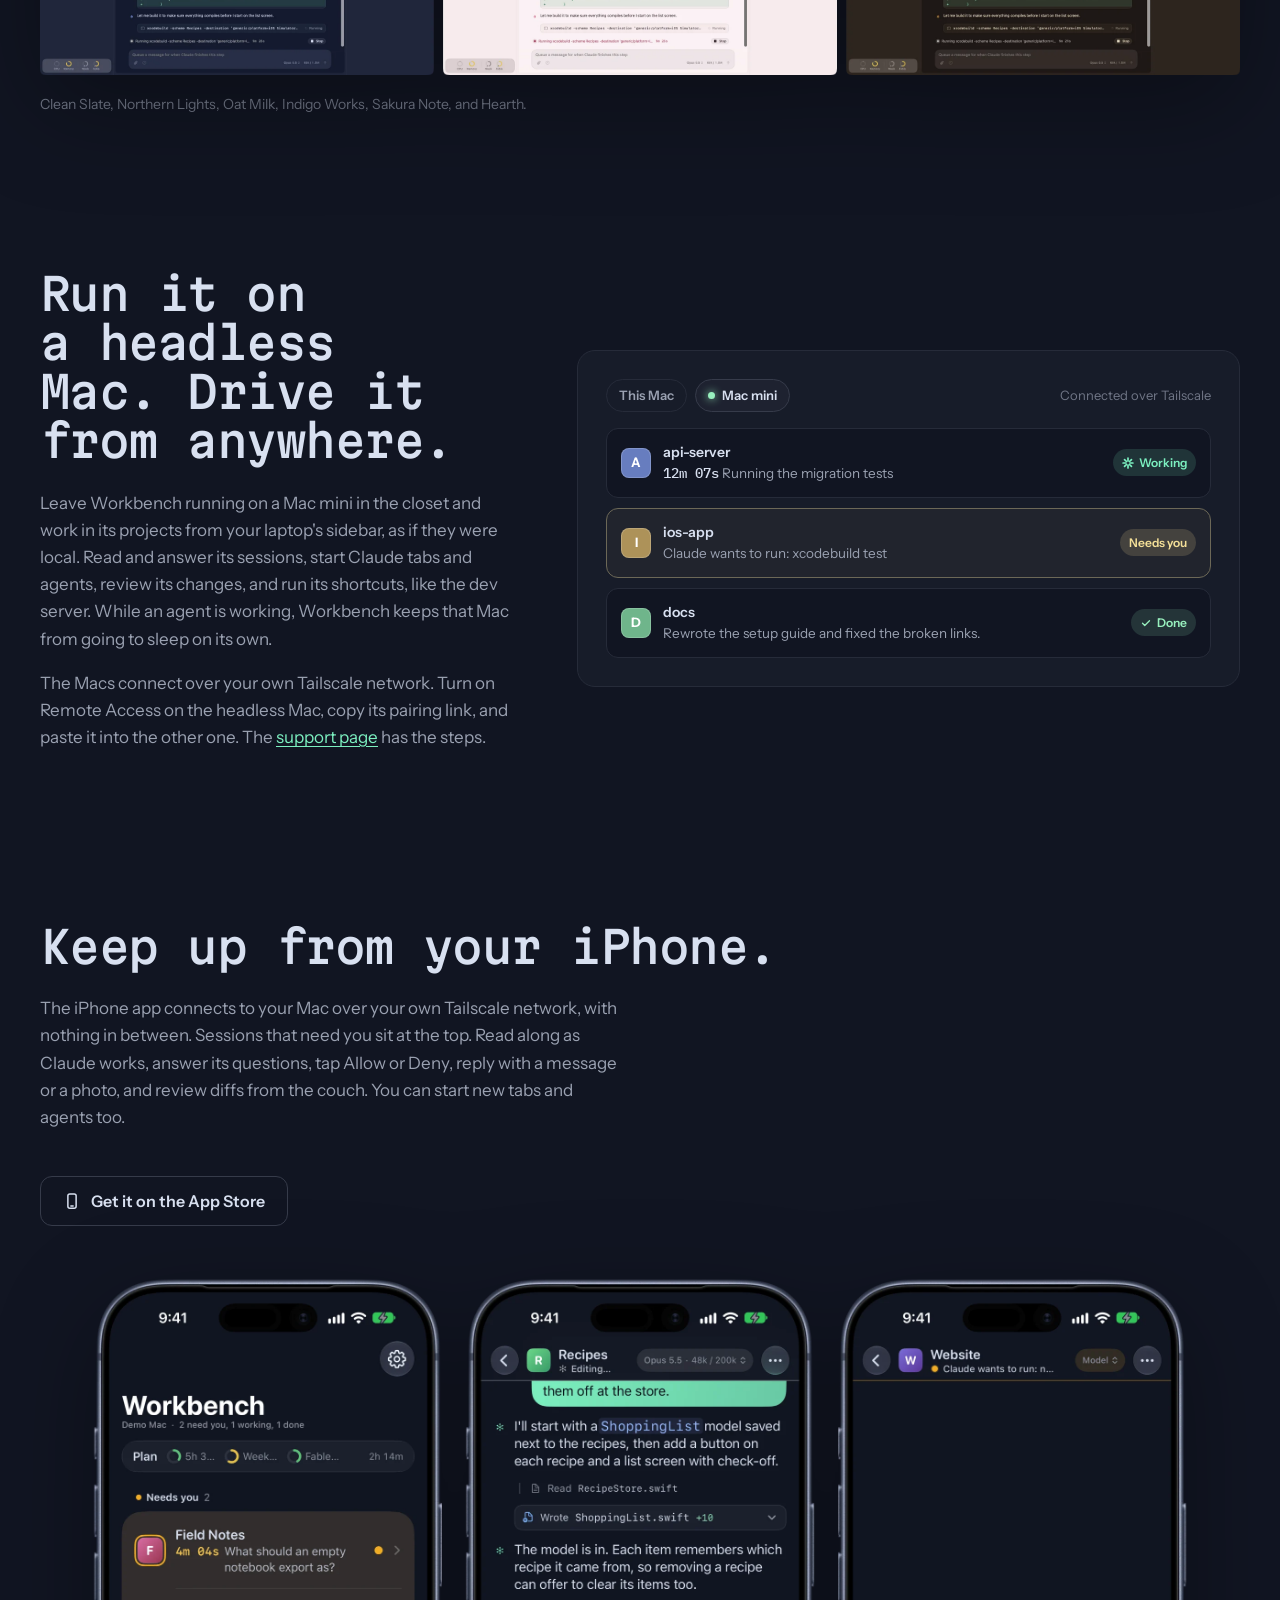
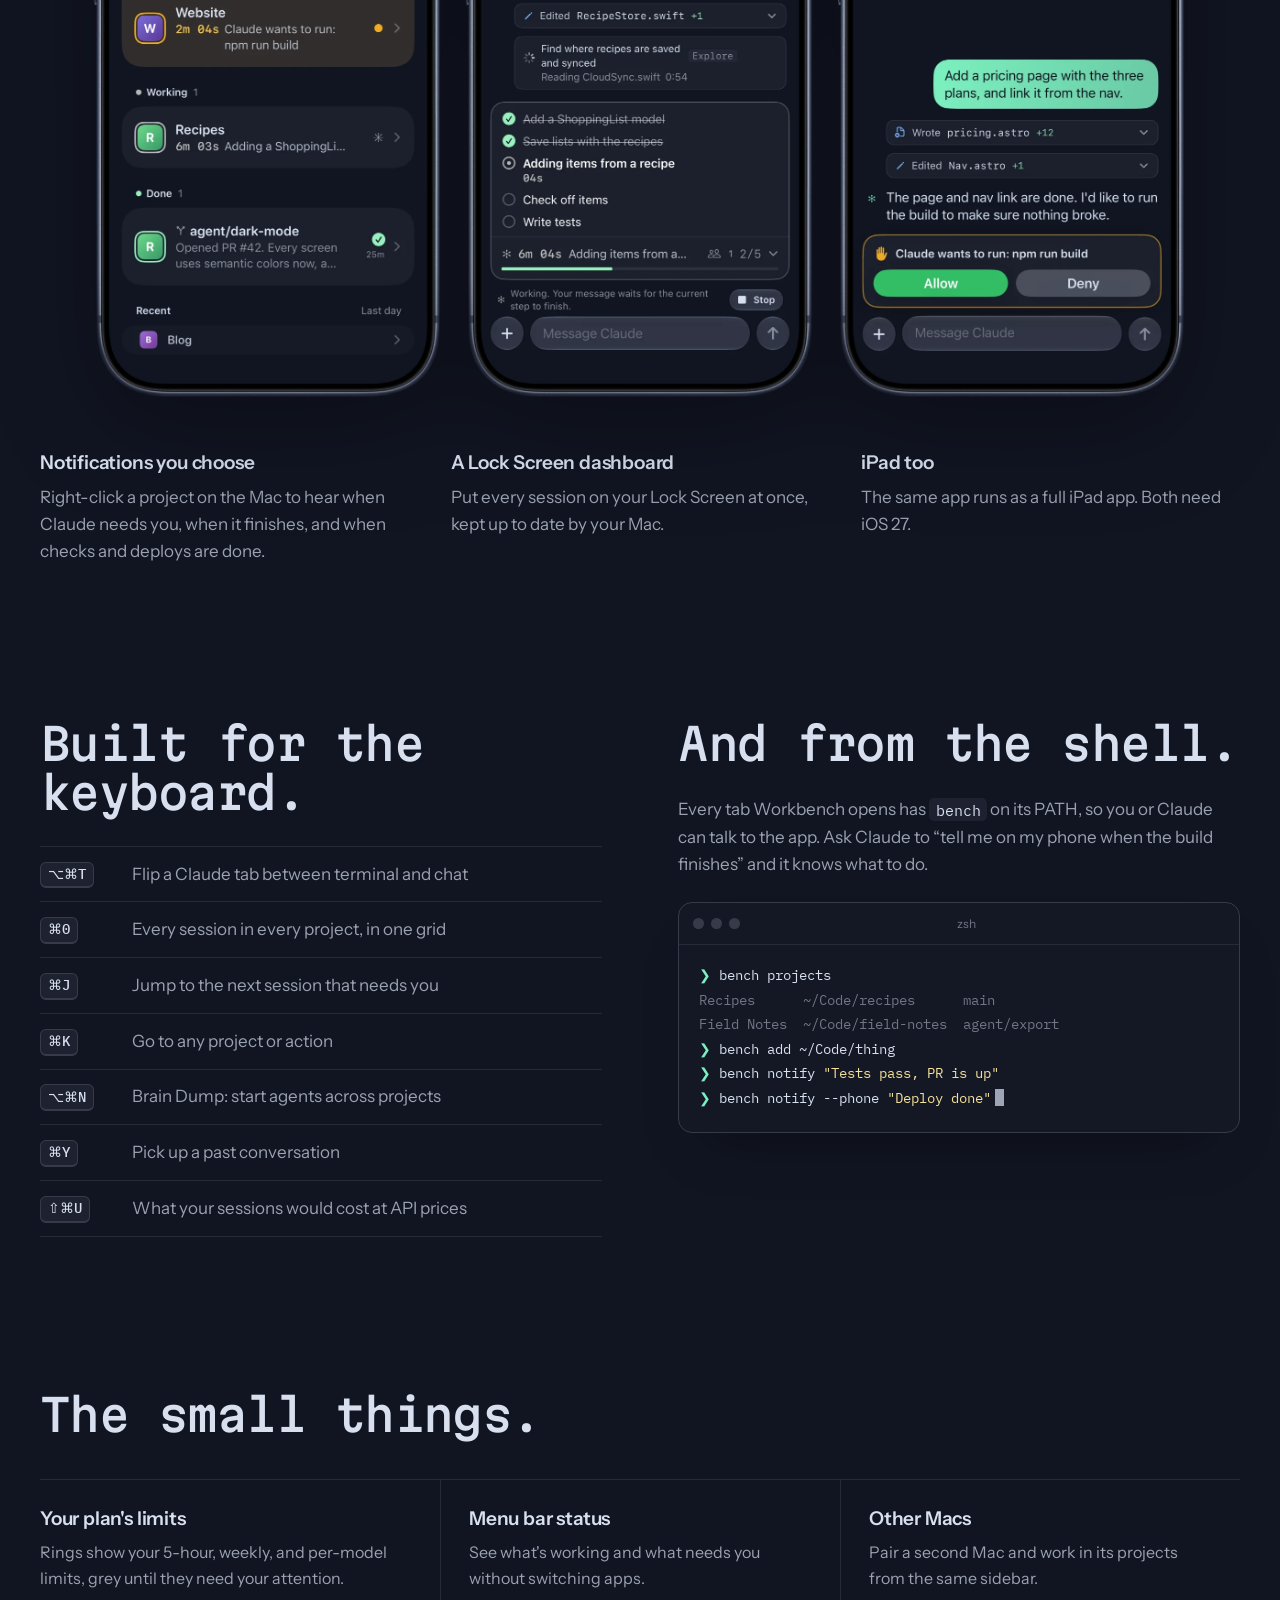
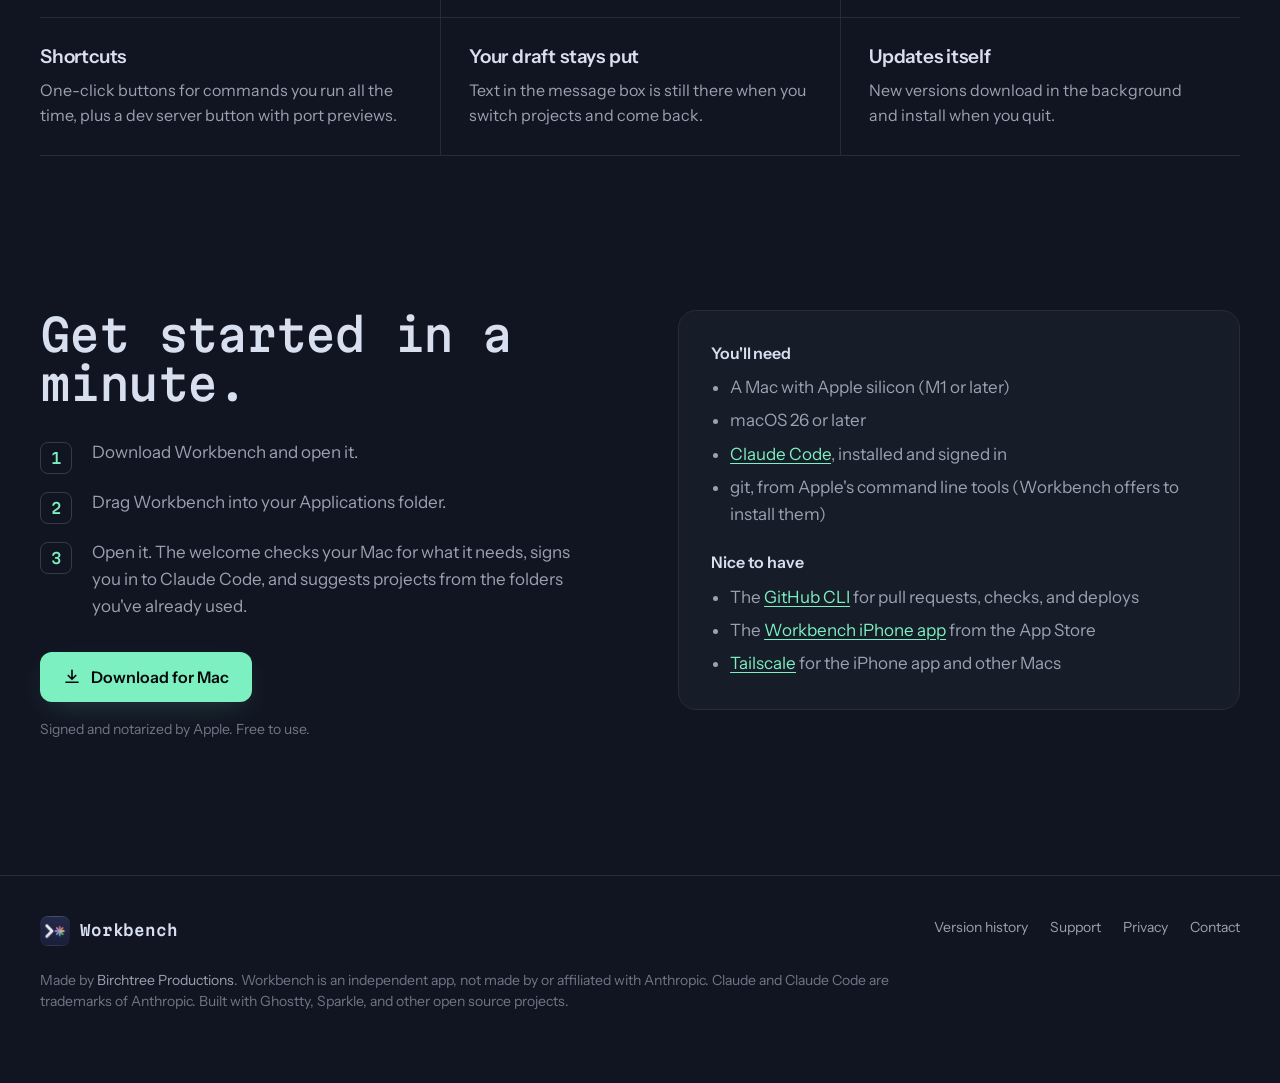
==== commit 2e3d6762: "Website from Bench fe38726" ====
--- a/index.html
+++ b/index.html
@@ -34,6 +34,7 @@
     </g>
   </symbol>
   <symbol id="download" viewBox="0 0 24 24"><path d="M12 3v12m0 0-5-5m5 5 5-5M4 19h16" fill="none" stroke="currentColor" stroke-width="2.2" stroke-linecap="round" stroke-linejoin="round"/></symbol>
+  <symbol id="phone" viewBox="0 0 24 24"><rect x="6.5" y="2.5" width="11" height="19" rx="2.6" fill="none" stroke="currentColor" stroke-width="2"/><path d="M10.5 18.5h3" stroke="currentColor" stroke-width="2" stroke-linecap="round"/></symbol>
   <symbol id="branch" viewBox="0 0 24 24"><path d="M6 3v12M6 15a3 3 0 1 0 0 6 3 3 0 0 0 0-6Zm12-9a3 3 0 1 0 0-6 3 3 0 0 0 0 6Zm0 0c0 6-12 3-12 9" fill="none" stroke="currentColor" stroke-width="2" stroke-linecap="round"/></symbol>
   <symbol id="check" viewBox="0 0 24 24"><path d="m5 12.5 4.5 4.5L19 7.5" fill="none" stroke="currentColor" stroke-width="2.6" stroke-linecap="round" stroke-linejoin="round"/></symbol>
 </svg>
@@ -63,6 +64,9 @@
       <div class="hero-cta">
         <a class="btn btn-primary" data-download href="https://github.com/mattbirchler/bench-releases/releases/latest/download/Workbench.dmg">
           <svg aria-hidden="true"><use href="#download"/></svg>Download for Mac
+        </a>
+        <a class="btn btn-ghost" href="https://apps.apple.com/us/app/workbench-manage-your-agents/id6827762868">
+          <svg aria-hidden="true"><use href="#phone"/></svg>Get the iPhone app
         </a>
         <p class="hero-meta">Free. <span class="ver">Version <span data-latest-version>0.9.1</span>,</span> for Apple silicon Macs on macOS&nbsp;26 or later.</p>
       </div>
@@ -327,6 +331,9 @@
     <div class="feature-text wide">
       <h2 class="display">Keep up from your iPhone.</h2>
       <p>The iPhone app connects to your Mac over your own Tailscale network, with nothing in between. Sessions that need you sit at the top. Read along as Claude works, answer its questions, tap Allow or Deny, reply with a message or a photo, and review diffs from the couch. You can start new tabs and agents too.</p>
+      <a class="btn btn-ghost phone-cta" href="https://apps.apple.com/us/app/workbench-manage-your-agents/id6827762868">
+        <svg aria-hidden="true"><use href="#phone"/></svg>Get it on the App Store
+      </a>
     </div>
     <figure class="phone-media">
       <img src="assets/img/iphone.webp" alt="The Workbench iPhone app: a project list with sessions that need you, are working, and are done; a working session with its checklist; and a permission prompt with Allow and Deny" width="2400" height="1589" loading="lazy">
@@ -334,7 +341,7 @@
     <ul class="phone-points">
       <li><h3>Notifications you choose</h3><p>Right-click a project on the Mac to hear when Claude needs you, when it finishes, and when checks and deploys are done.</p></li>
       <li><h3>A Lock Screen dashboard</h3><p>Put every session on your Lock Screen at once, kept up to date by your Mac.</p></li>
-      <li><h3>iPad too</h3><p>The app is in beta on TestFlight, needs iOS 27, and runs as a full iPad app.</p></li>
+      <li><h3>iPad too</h3><p>The same app runs as a full iPad app. Both need iOS 27.</p></li>
     </ul>
   </div>
 </section>
@@ -421,6 +428,7 @@
       <h3>Nice to have</h3>
       <ul>
         <li>The <a href="https://cli.github.com">GitHub CLI</a> for pull requests, checks, and deploys</li>
+        <li>The <a href="https://apps.apple.com/us/app/workbench-manage-your-agents/id6827762868">Workbench iPhone app</a> from the App Store</li>
         <li><a href="https://tailscale.com/download/mac">Tailscale</a> for the iPhone app and other Macs</li>
       </ul>
     </div>
--- a/assets/home.css
+++ b/assets/home.css
@@ -564,3 +564,4 @@
 .reqs ul { margin: 0 0 24px; padding-left: 1.1em; color: var(--text-2); display: grid; gap: 6px; }
 .reqs ul:last-child { margin-bottom: 0; }
 .reqs a { color: var(--accent); text-underline-offset: 3px; }
+.phone-cta { margin-top: 28px; }
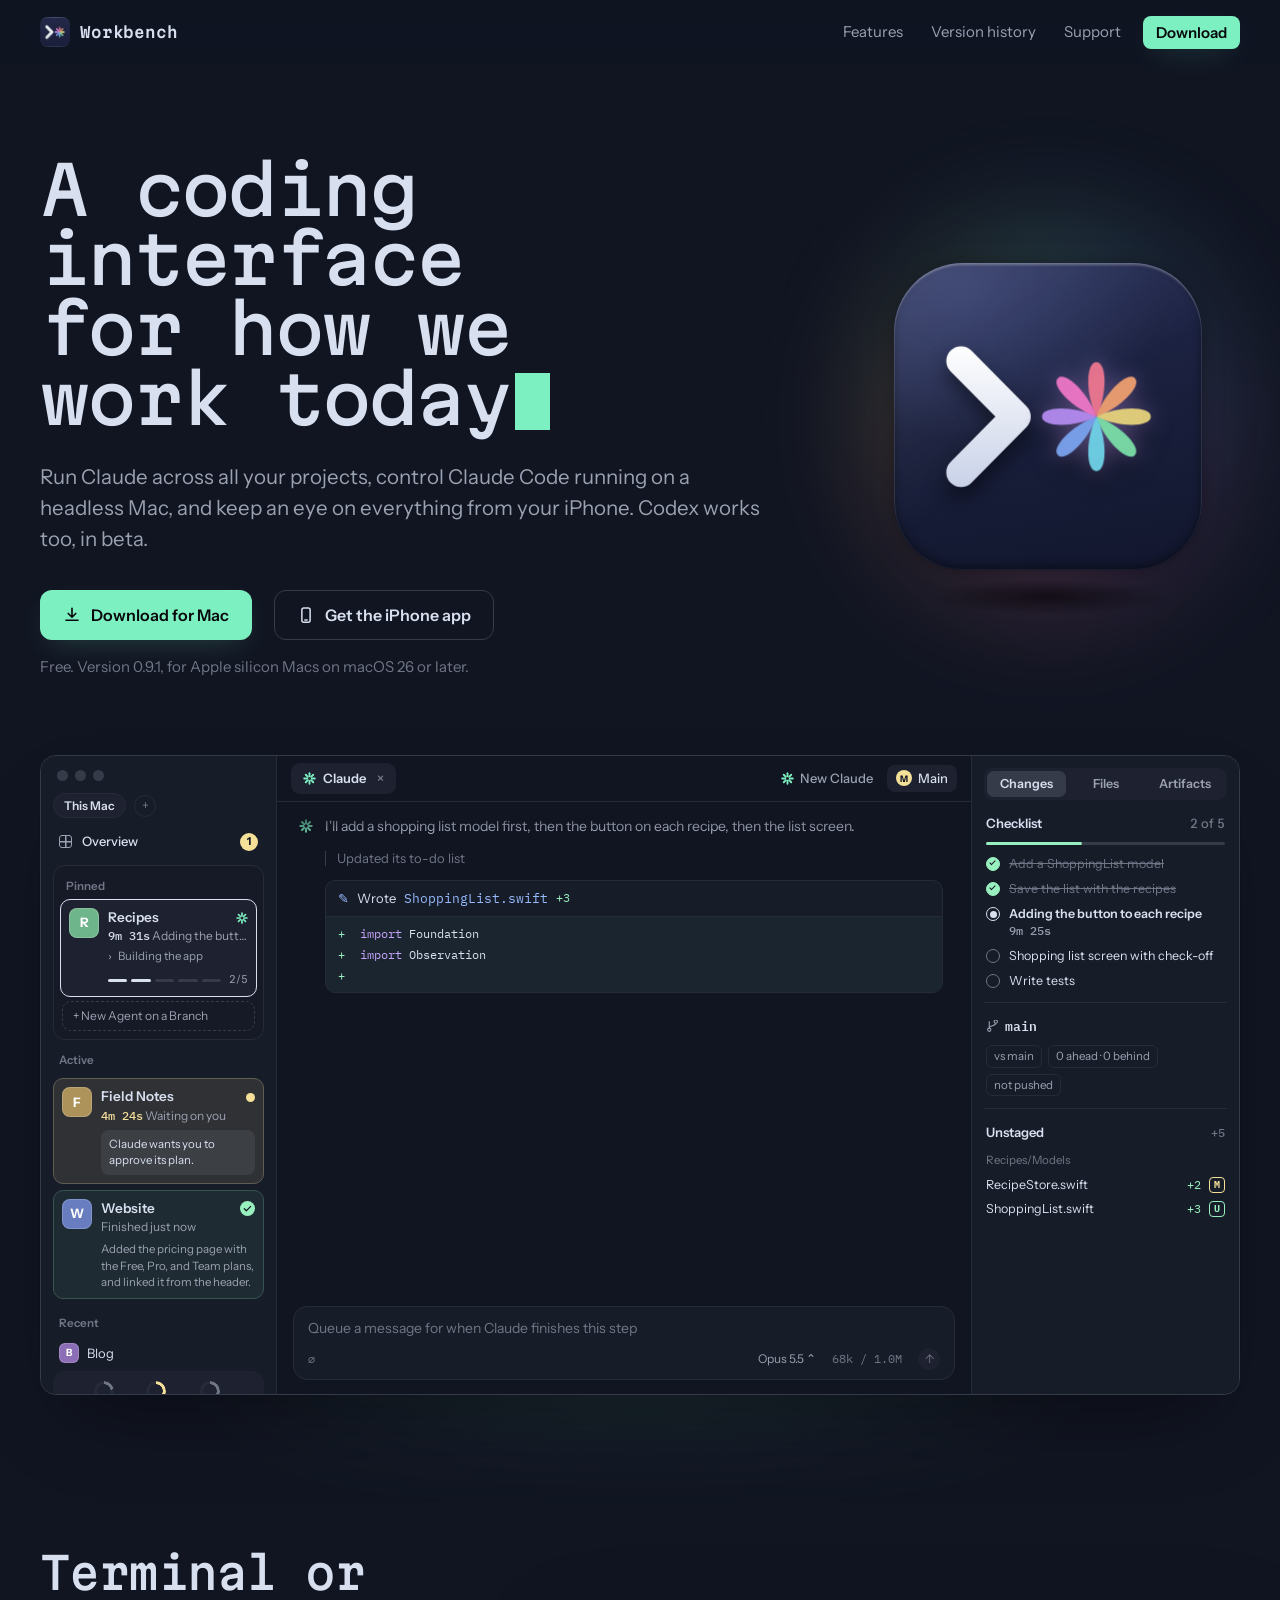
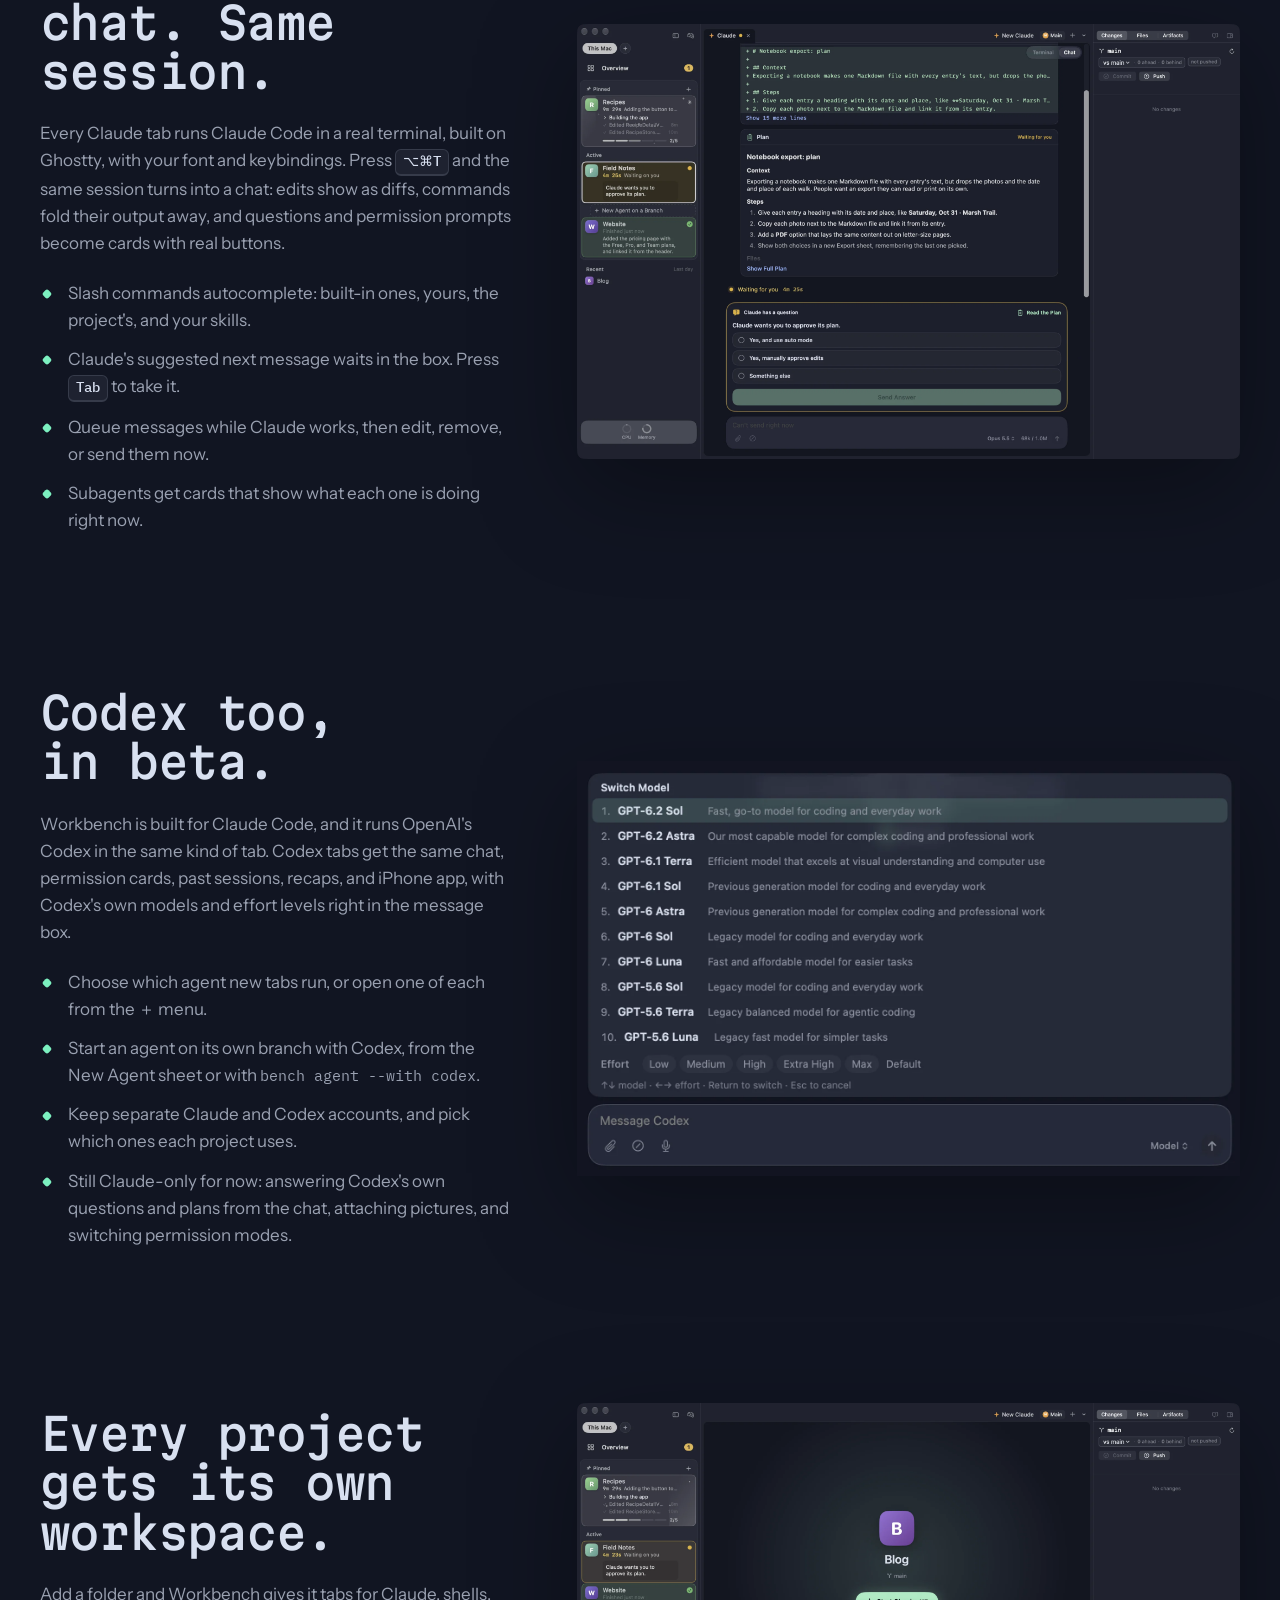
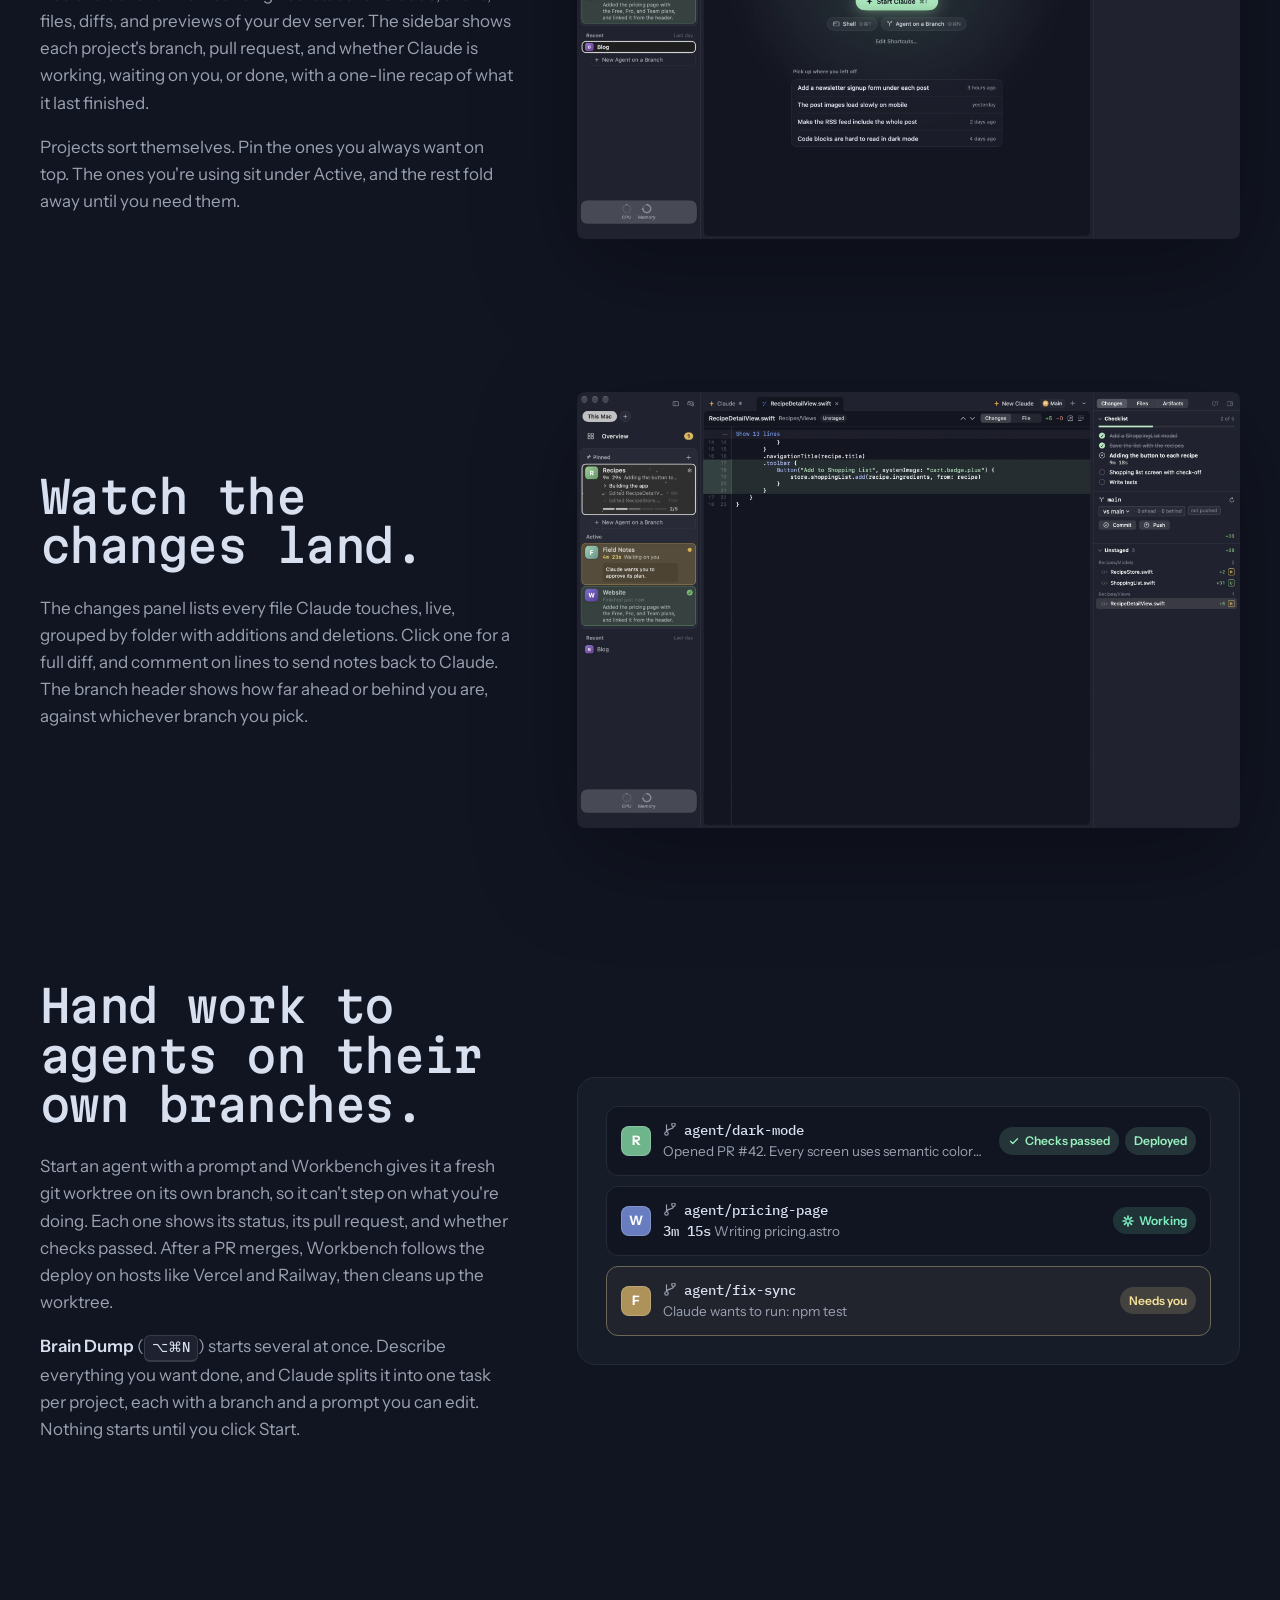
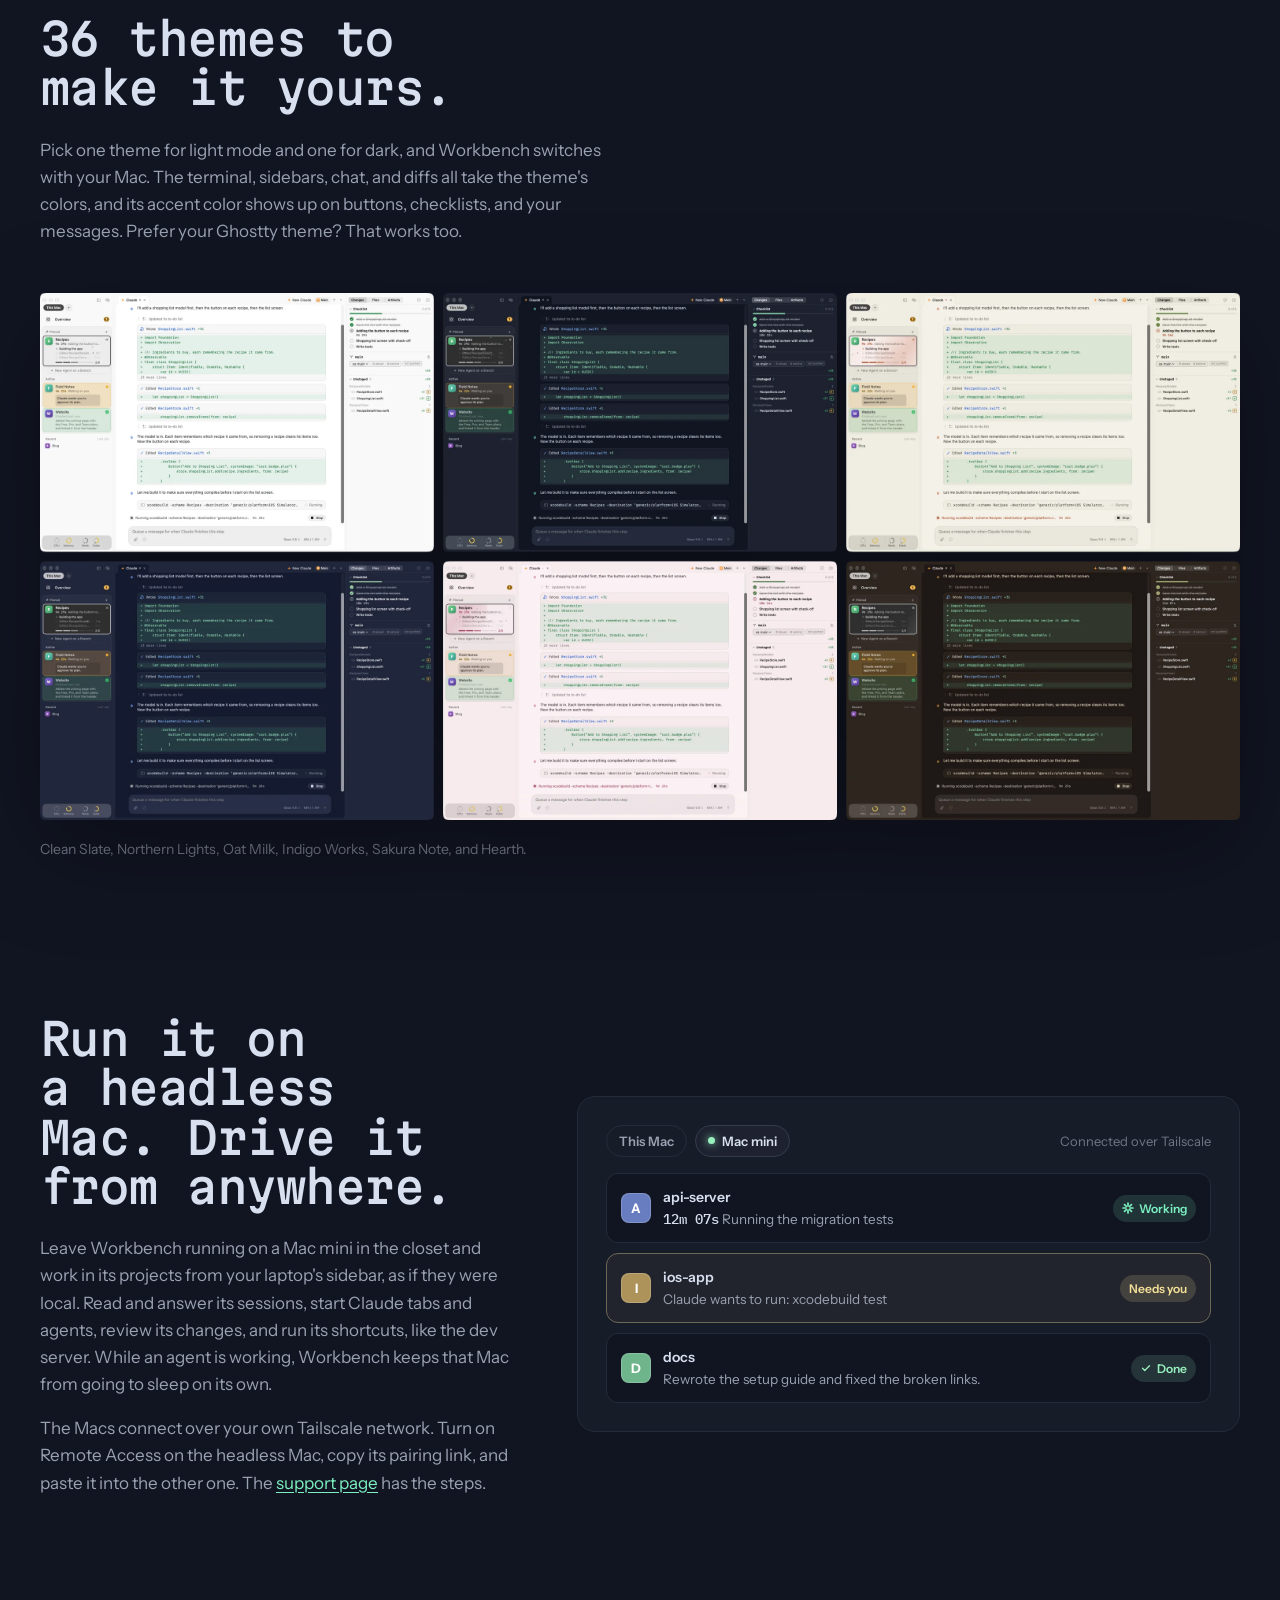
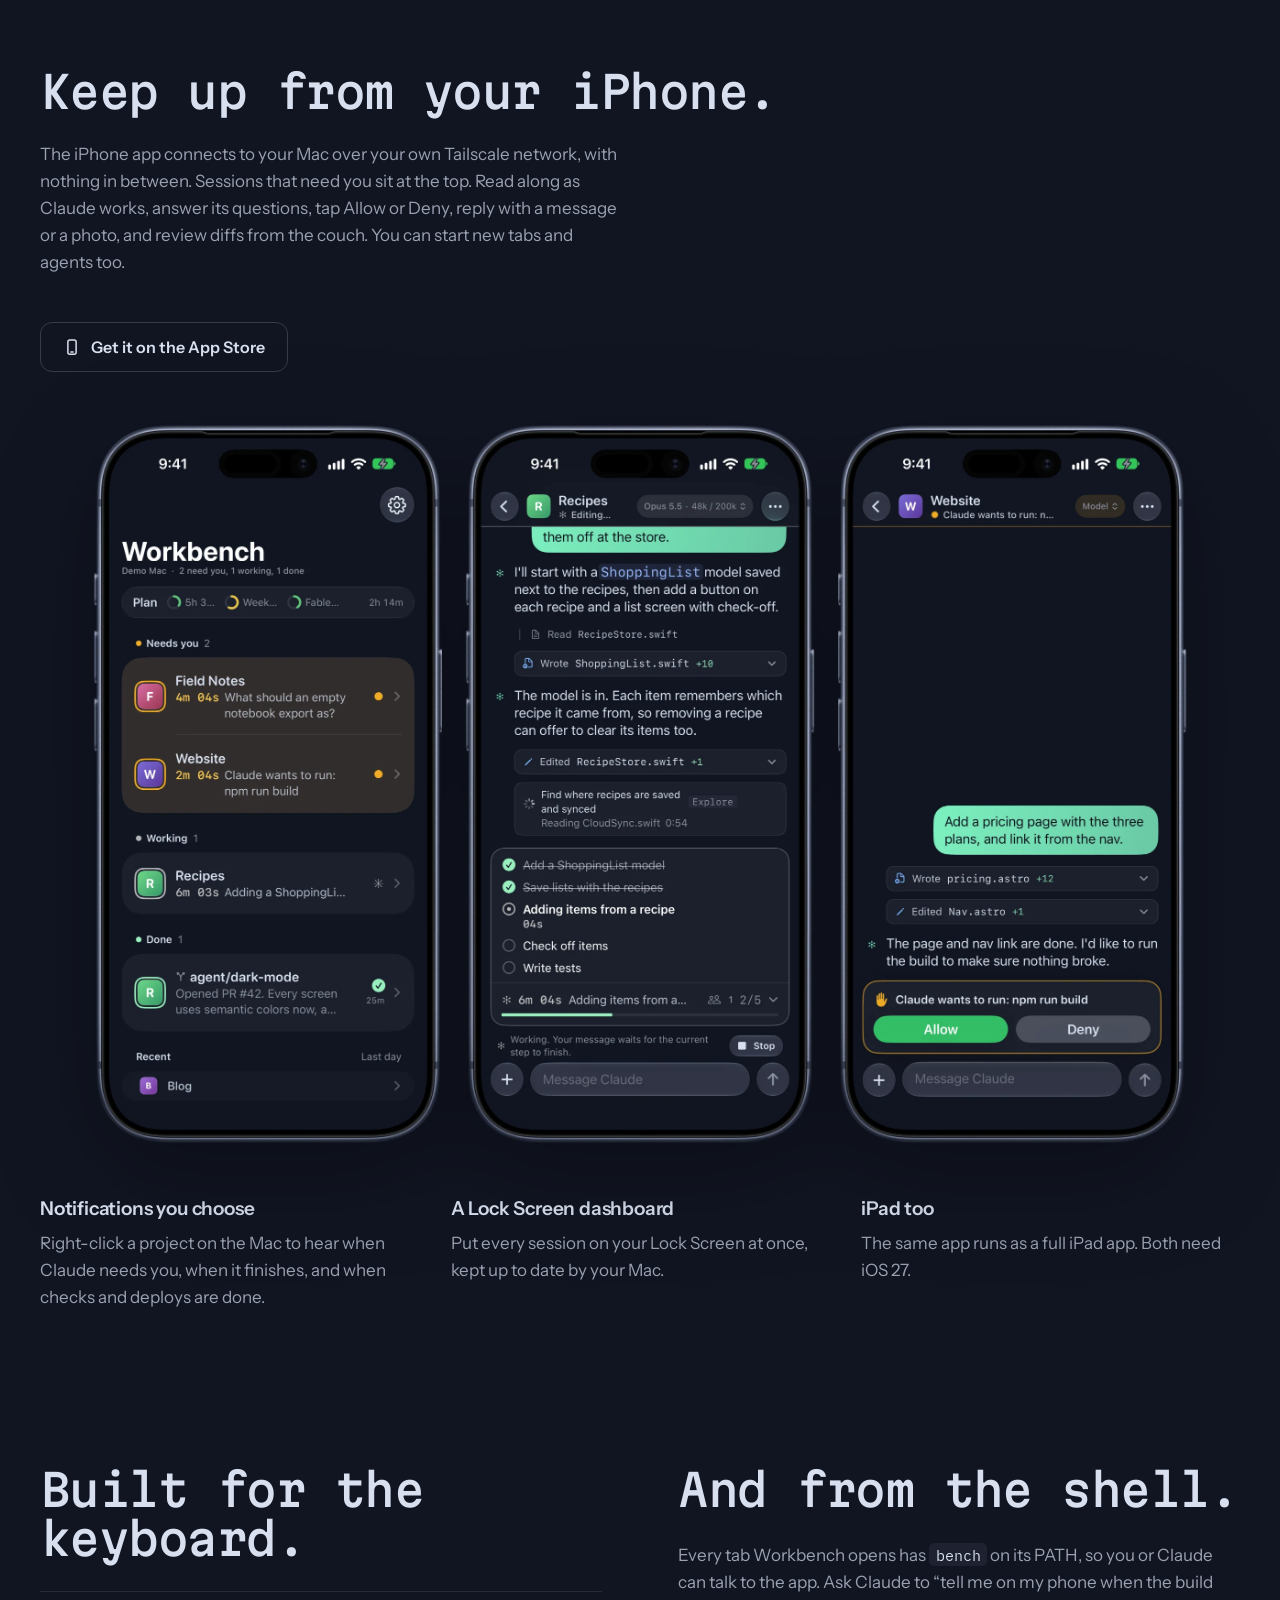
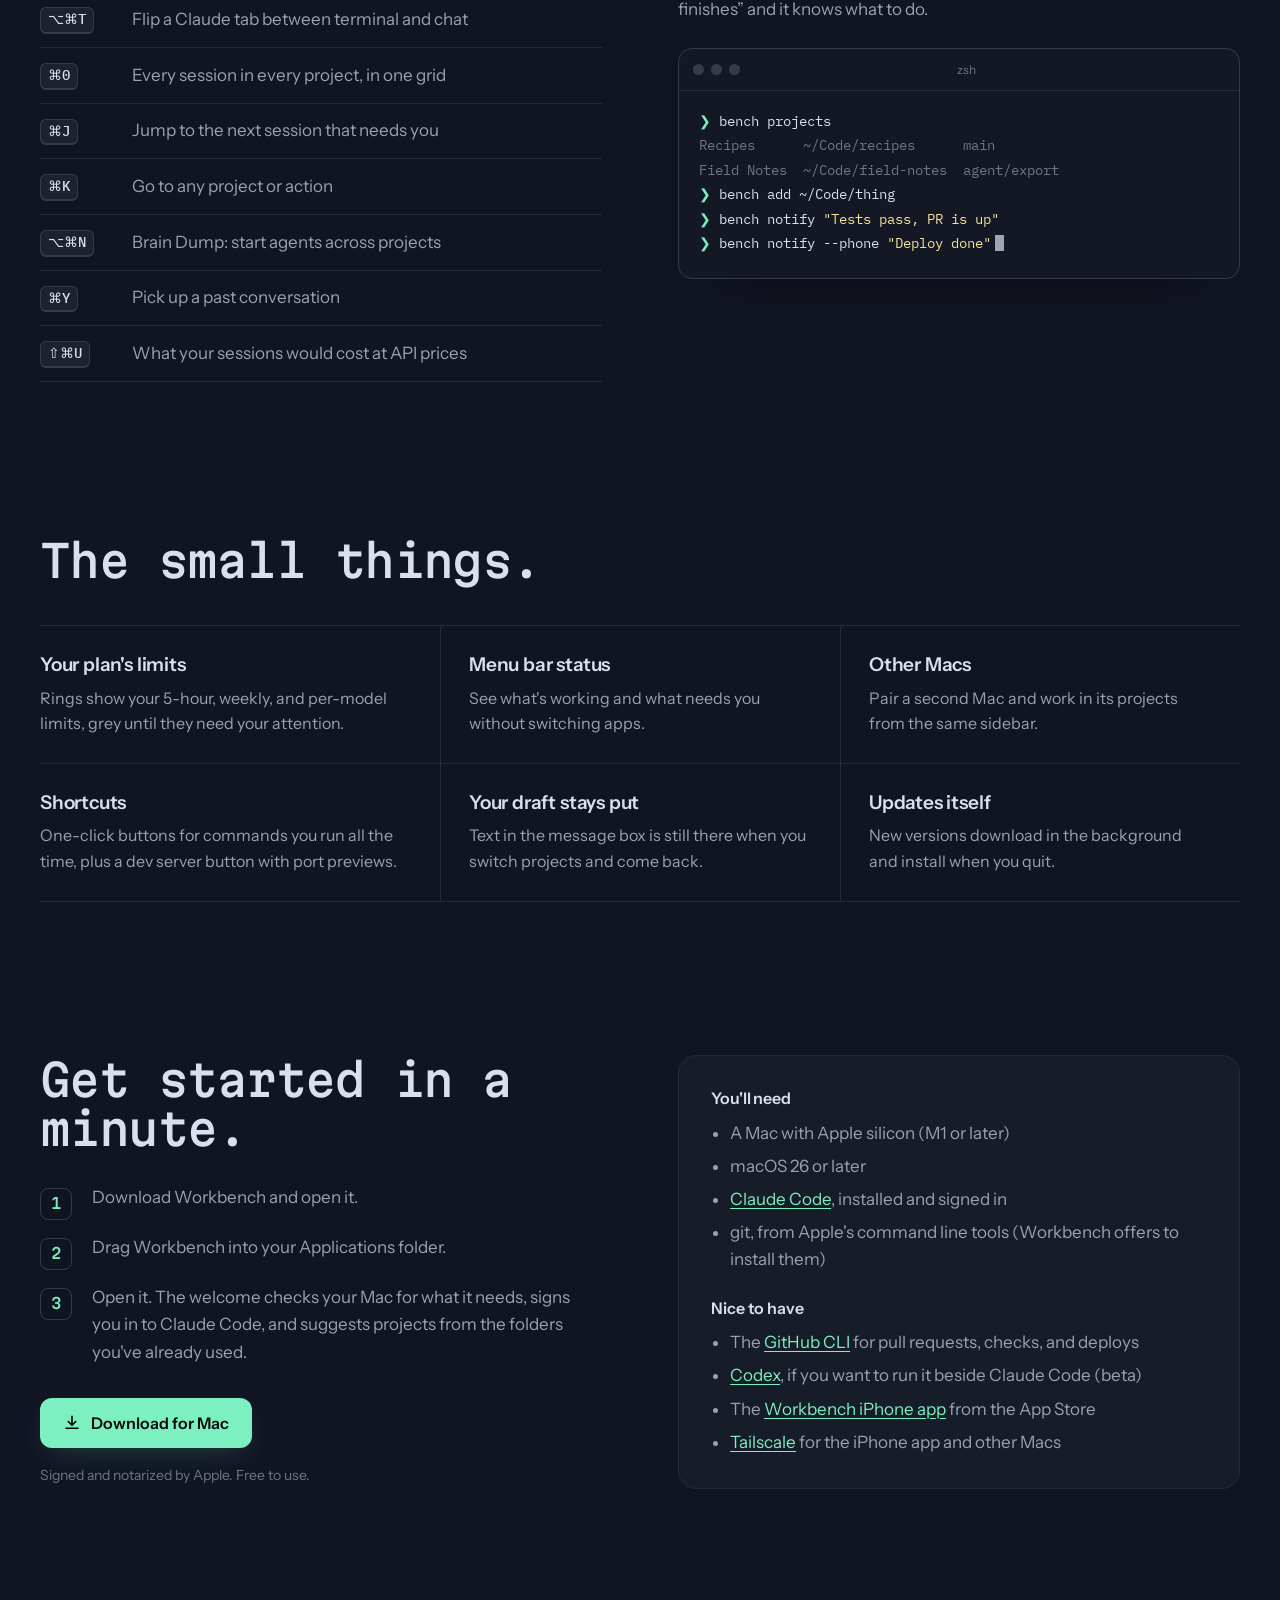
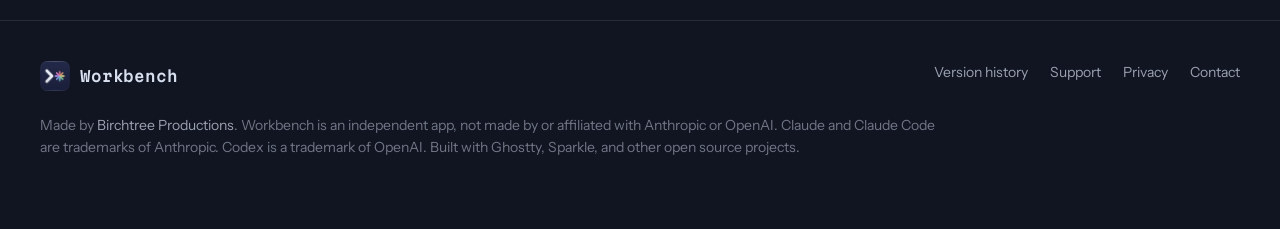
==== commit 5ba28d33: "Website from Bench f0ff21a" ====
--- a/index.html
+++ b/index.html
@@ -4,7 +4,7 @@
 <meta charset="utf-8">
 <meta name="viewport" content="width=device-width, initial-scale=1">
 <title>Workbench for Claude Code</title>
-<meta name="description" content="A free Mac app for running Claude Code across all your projects: terminal or chat in every tab, live diffs, agents on their own branches, 36 themes, and an iPhone app to keep up from anywhere.">
+<meta name="description" content="A free Mac app for running Claude Code across all your projects: terminal or chat in every tab, live diffs, agents on their own branches, 36 themes, and an iPhone app to keep up from anywhere. Codex works too, in beta.">
 <meta name="theme-color" content="#111522">
 <meta property="og:title" content="Workbench for Claude Code">
 <meta property="og:description" content="Run Claude across all your projects, control Claude Code running on a headless Mac, and keep an eye on everything from your iPhone.">
@@ -60,7 +60,7 @@
   <div class="wrap hero-grid">
     <div class="hero-copy">
       <h1 class="display hero-title">A coding interface for how we work today<span class="caret" aria-hidden="true"></span></h1>
-      <p class="lede">Run Claude across all your projects, control Claude Code running on a headless Mac, and keep an eye on everything from your iPhone.</p>
+      <p class="lede">Run Claude across all your projects, control Claude Code running on a headless Mac, and keep an eye on everything from your iPhone. Codex works too, in beta.</p>
       <div class="hero-cta">
         <a class="btn btn-primary" data-download href="https://github.com/mattbirchler/bench-releases/releases/latest/download/Workbench.dmg">
           <svg aria-hidden="true"><use href="#download"/></svg>Download for Mac
@@ -228,6 +228,24 @@
 <section class="feature">
   <div class="wrap feature-grid">
     <div class="feature-text">
+      <h2 class="display">Codex too, in beta.</h2>
+      <p>Workbench is built for Claude Code, and it runs OpenAI's Codex in the same kind of tab. Codex tabs get the same chat, permission cards, past sessions, recaps, and iPhone app, with Codex's own models and effort levels right in the message box.</p>
+      <ul class="ticks">
+        <li>Choose which agent new tabs run, or open one of each from the ＋ menu.</li>
+        <li>Start an agent on its own branch with Codex, from the New Agent sheet or with <code>bench agent --with codex</code>.</li>
+        <li>Keep separate Claude and Codex accounts, and pick which ones each project uses.</li>
+        <li>Still Claude-only for now: answering Codex's own questions and plans from the chat, attaching pictures, and switching permission modes.</li>
+      </ul>
+    </div>
+    <figure class="feature-media">
+      <img class="shot" src="assets/img/codex-model-picker.webp" alt="The Switch Model list above a Codex message box, listing ten Codex models with a one-line description each, and effort levels from Low to Max underneath" width="1532" height="958" loading="lazy">
+    </figure>
+  </div>
+</section>
+
+<section class="feature">
+  <div class="wrap feature-grid">
+    <div class="feature-text">
       <h2 class="display">Every project gets its own workspace.</h2>
       <p>Add a folder and Workbench gives it tabs for Claude, shells, files, diffs, and previews of your dev server. The sidebar shows each project's branch, pull request, and whether Claude is working, waiting on you, or done, with a one-line recap of what it last finished.</p>
       <p>Projects sort themselves. Pin the ones you always want on top. The ones you're using sit under Active, and the rest fold away until you need them.</p>
@@ -428,6 +446,7 @@
       <h3>Nice to have</h3>
       <ul>
         <li>The <a href="https://cli.github.com">GitHub CLI</a> for pull requests, checks, and deploys</li>
+        <li><a href="https://developers.openai.com/codex/cli">Codex</a>, if you want to run it beside Claude Code (beta)</li>
         <li>The <a href="https://apps.apple.com/us/app/workbench-manage-your-agents/id6827762868">Workbench iPhone app</a> from the App Store</li>
         <li><a href="https://tailscale.com/download/mac">Tailscale</a> for the iPhone app and other Macs</li>
       </ul>
@@ -447,7 +466,7 @@
       <a href="privacy.html">Privacy</a>
       <a href="mailto:matt@birchtree.me">Contact</a>
     </nav>
-    <p class="legal">Made by <a href="https://birchtree.productions">Birchtree Productions</a>. Workbench is an independent app, not made by or affiliated with Anthropic. Claude and Claude Code are trademarks of Anthropic. Built with Ghostty, Sparkle, and other open source projects.</p>
+    <p class="legal">Made by <a href="https://birchtree.productions">Birchtree Productions</a>. Workbench is an independent app, not made by or affiliated with Anthropic or OpenAI. Claude and Claude Code are trademarks of Anthropic. Codex is a trademark of OpenAI. Built with Ghostty, Sparkle, and other open source projects.</p>
   </div>
 </footer>
 </body>
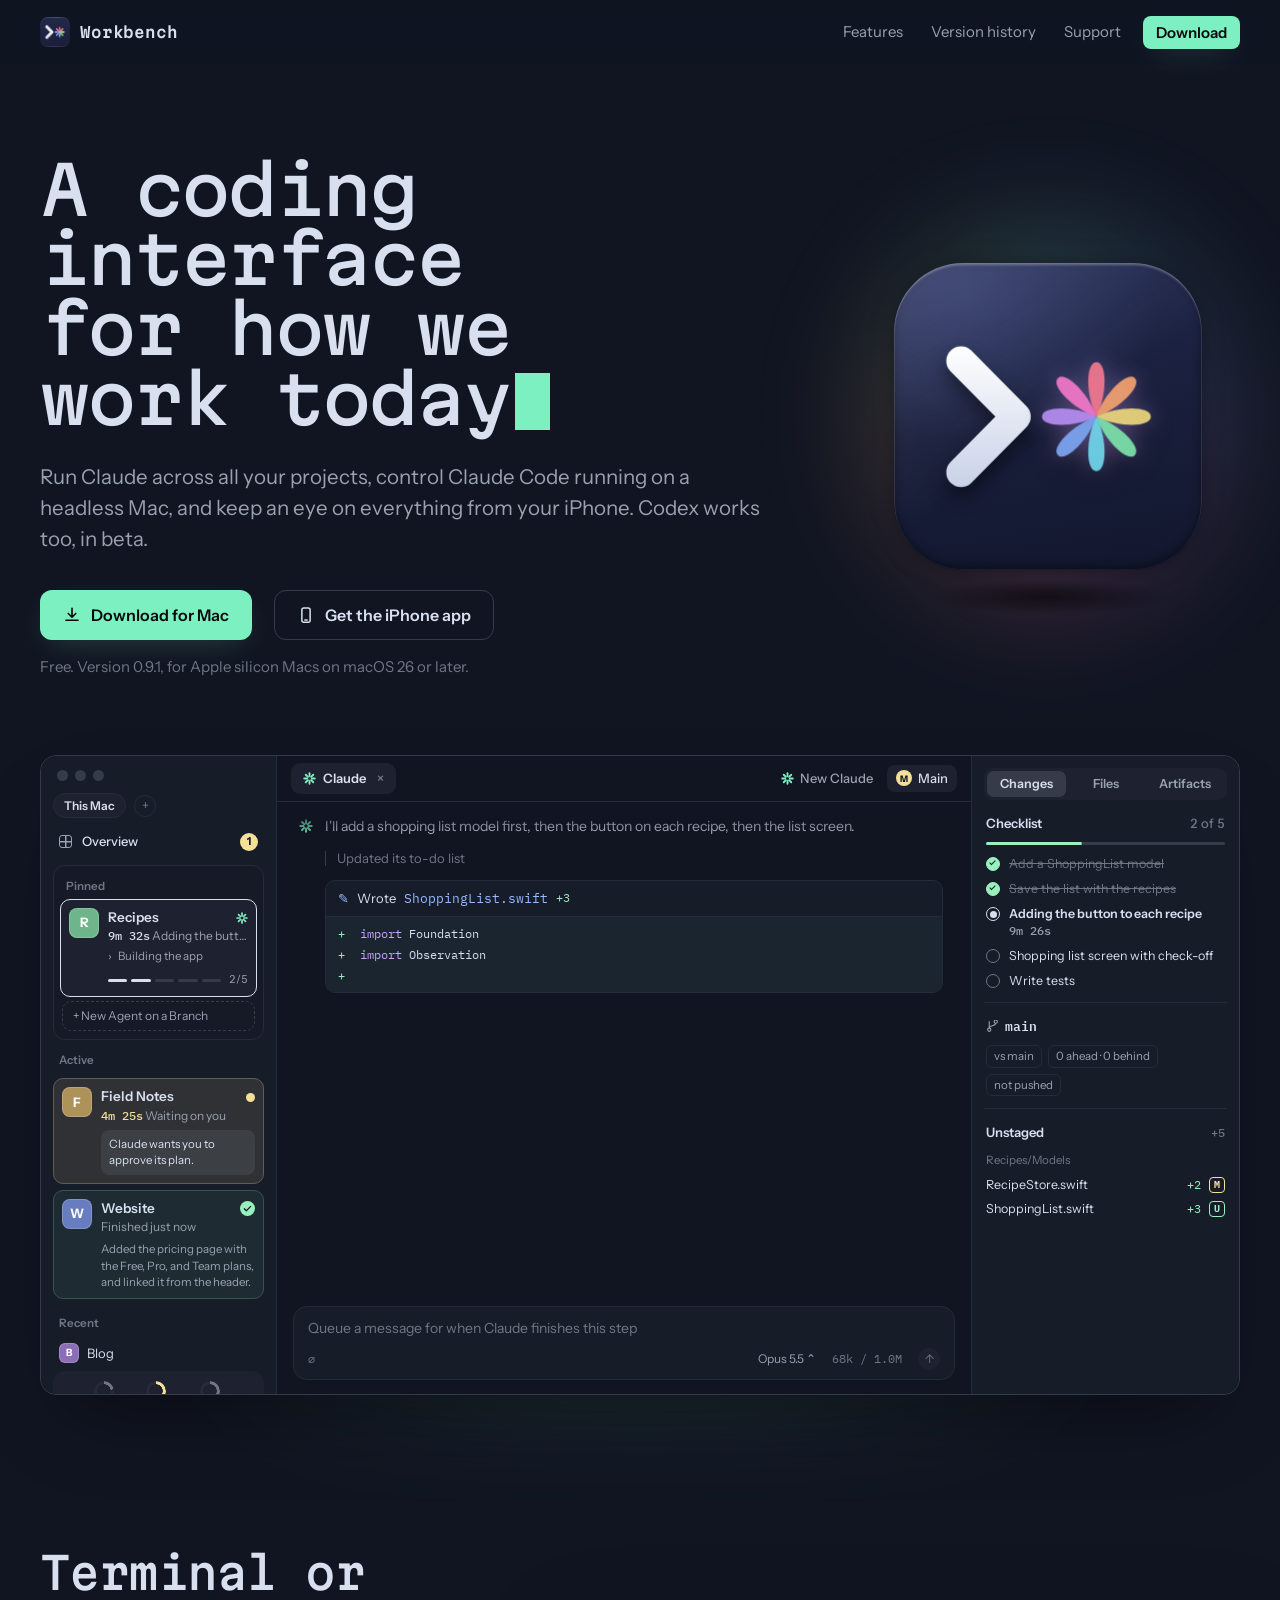
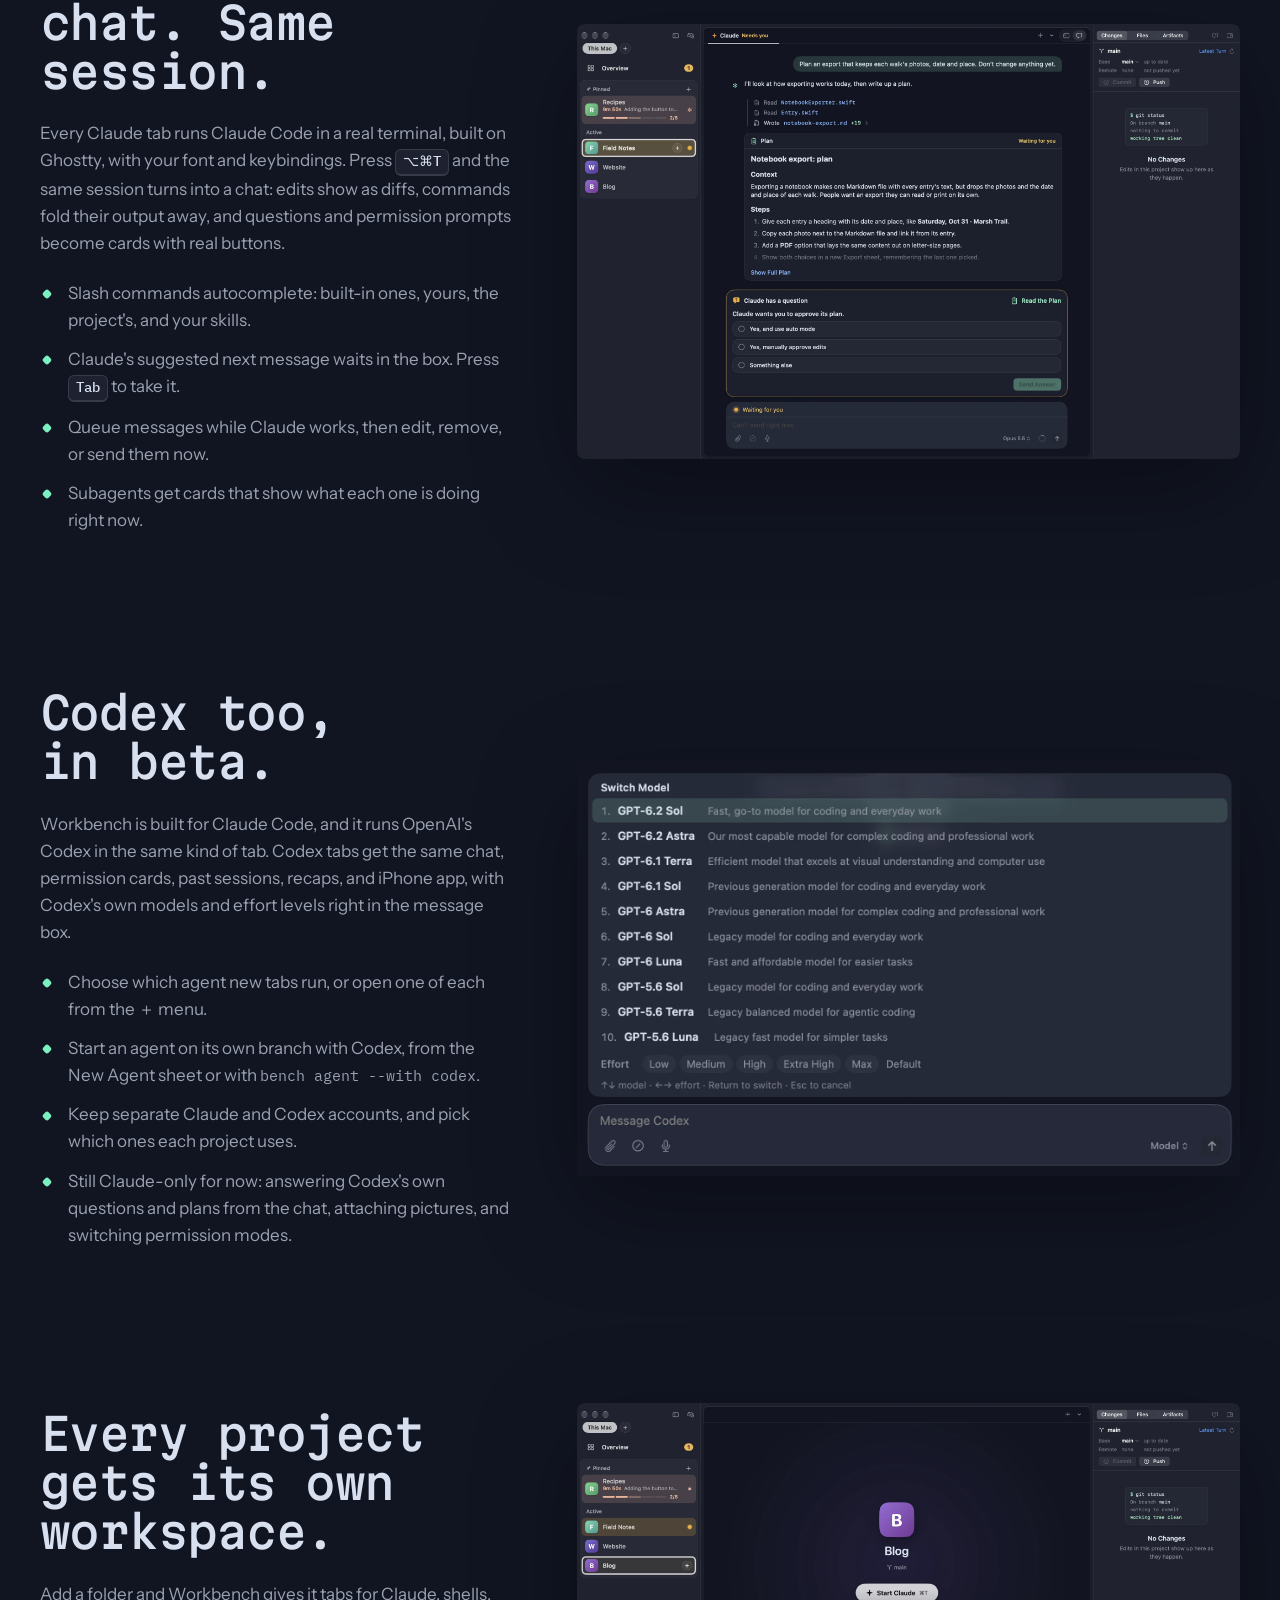
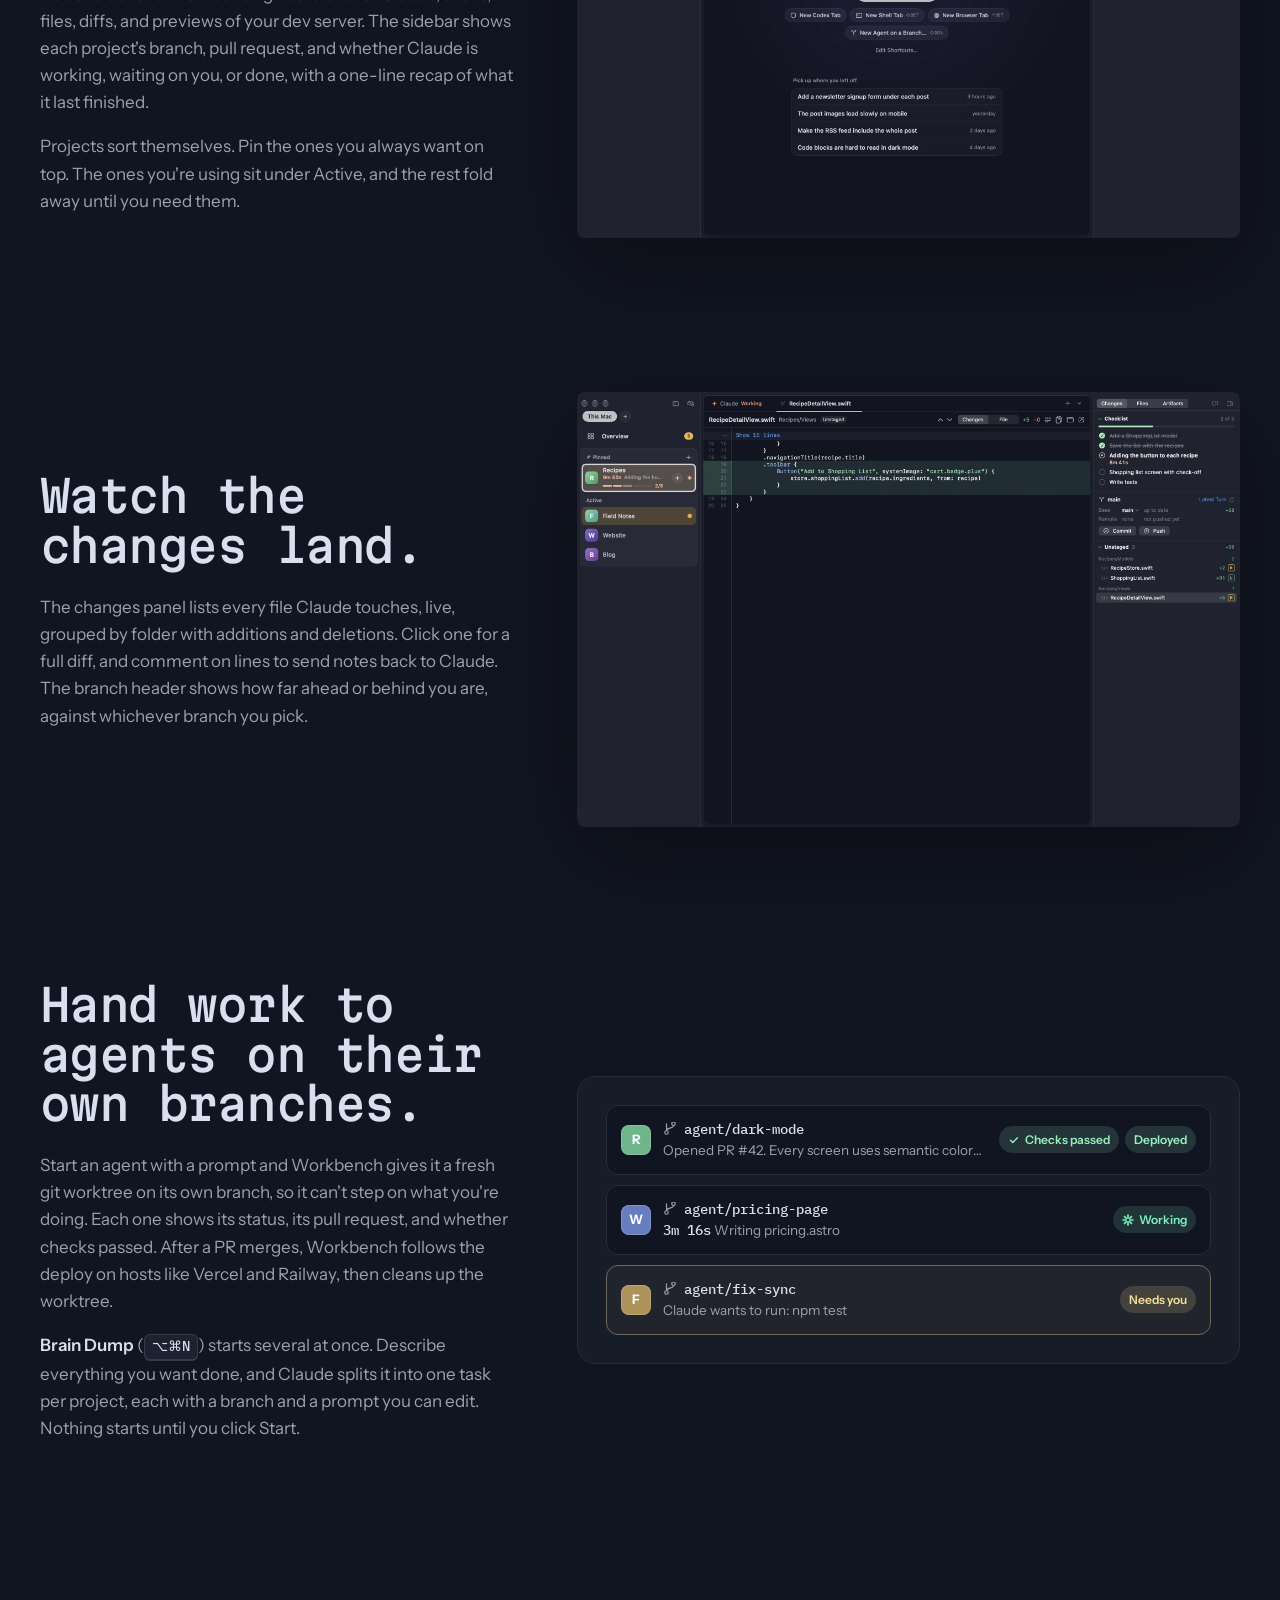
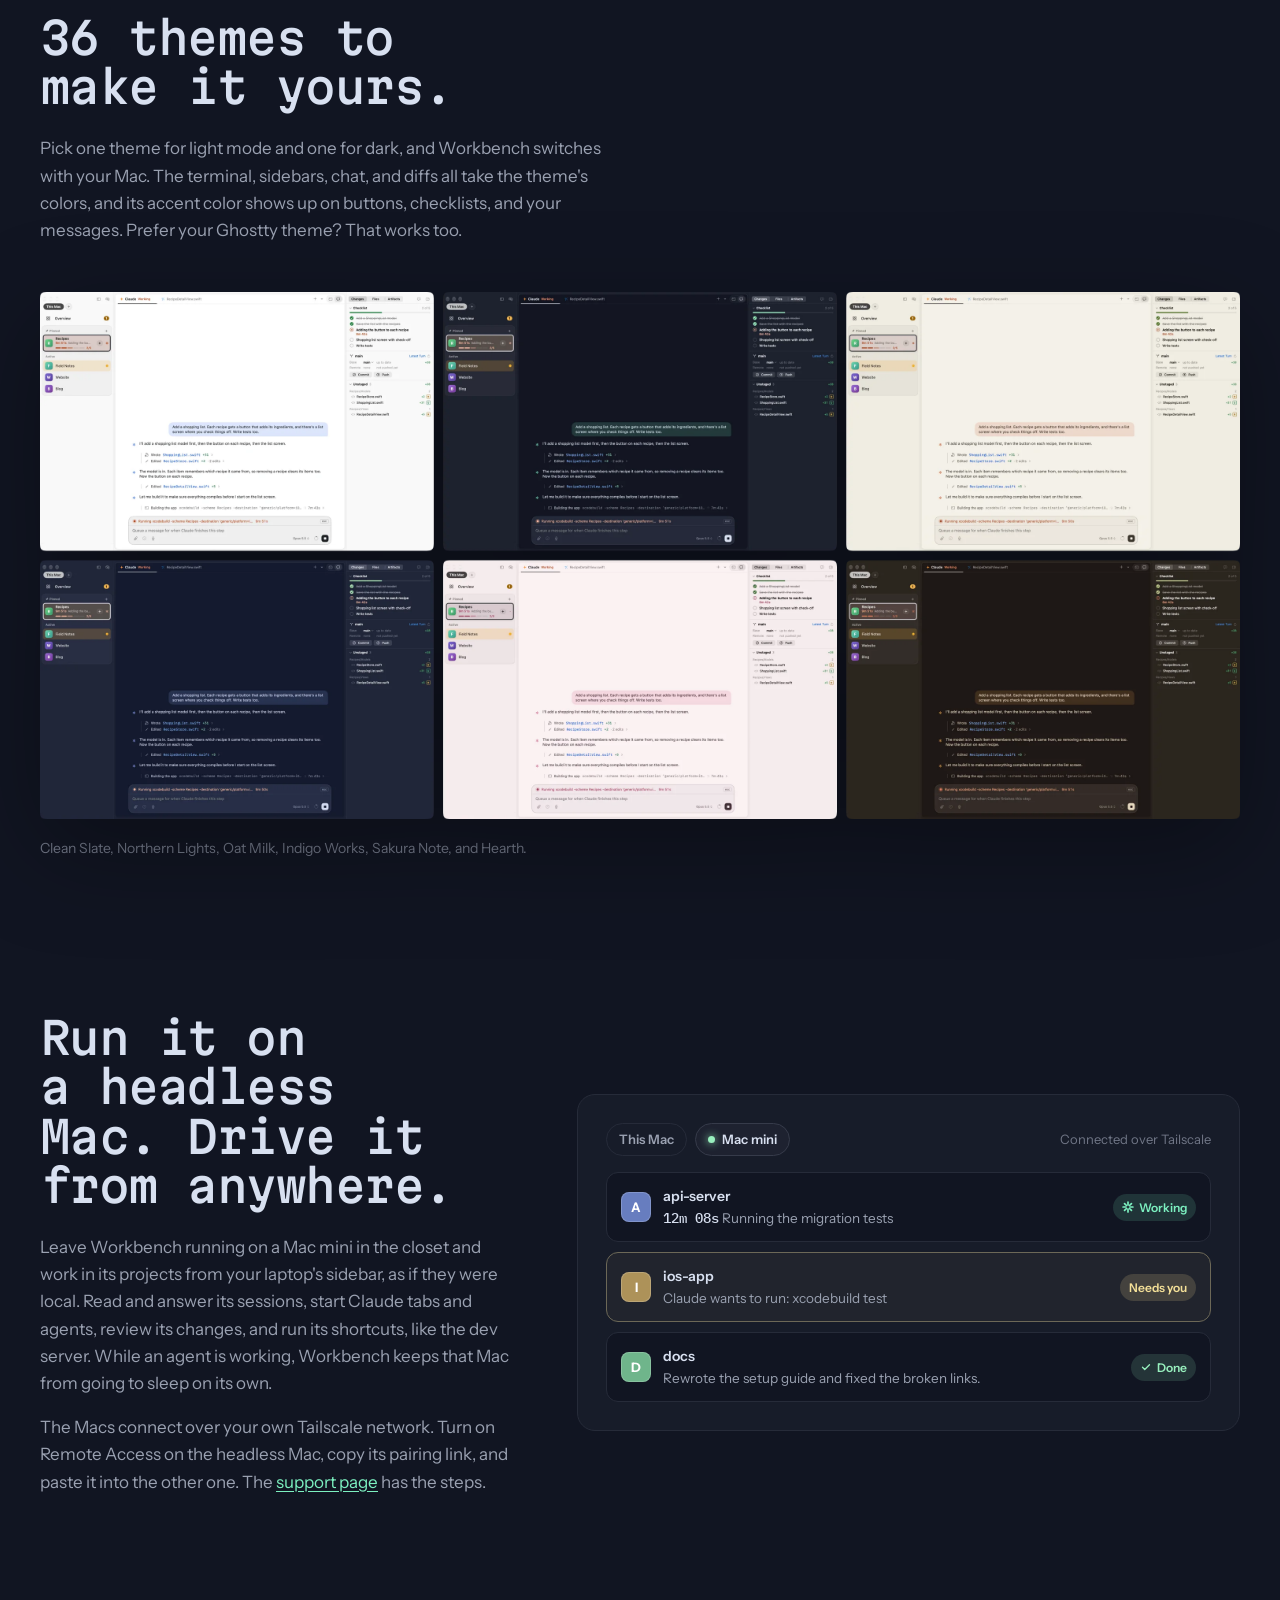
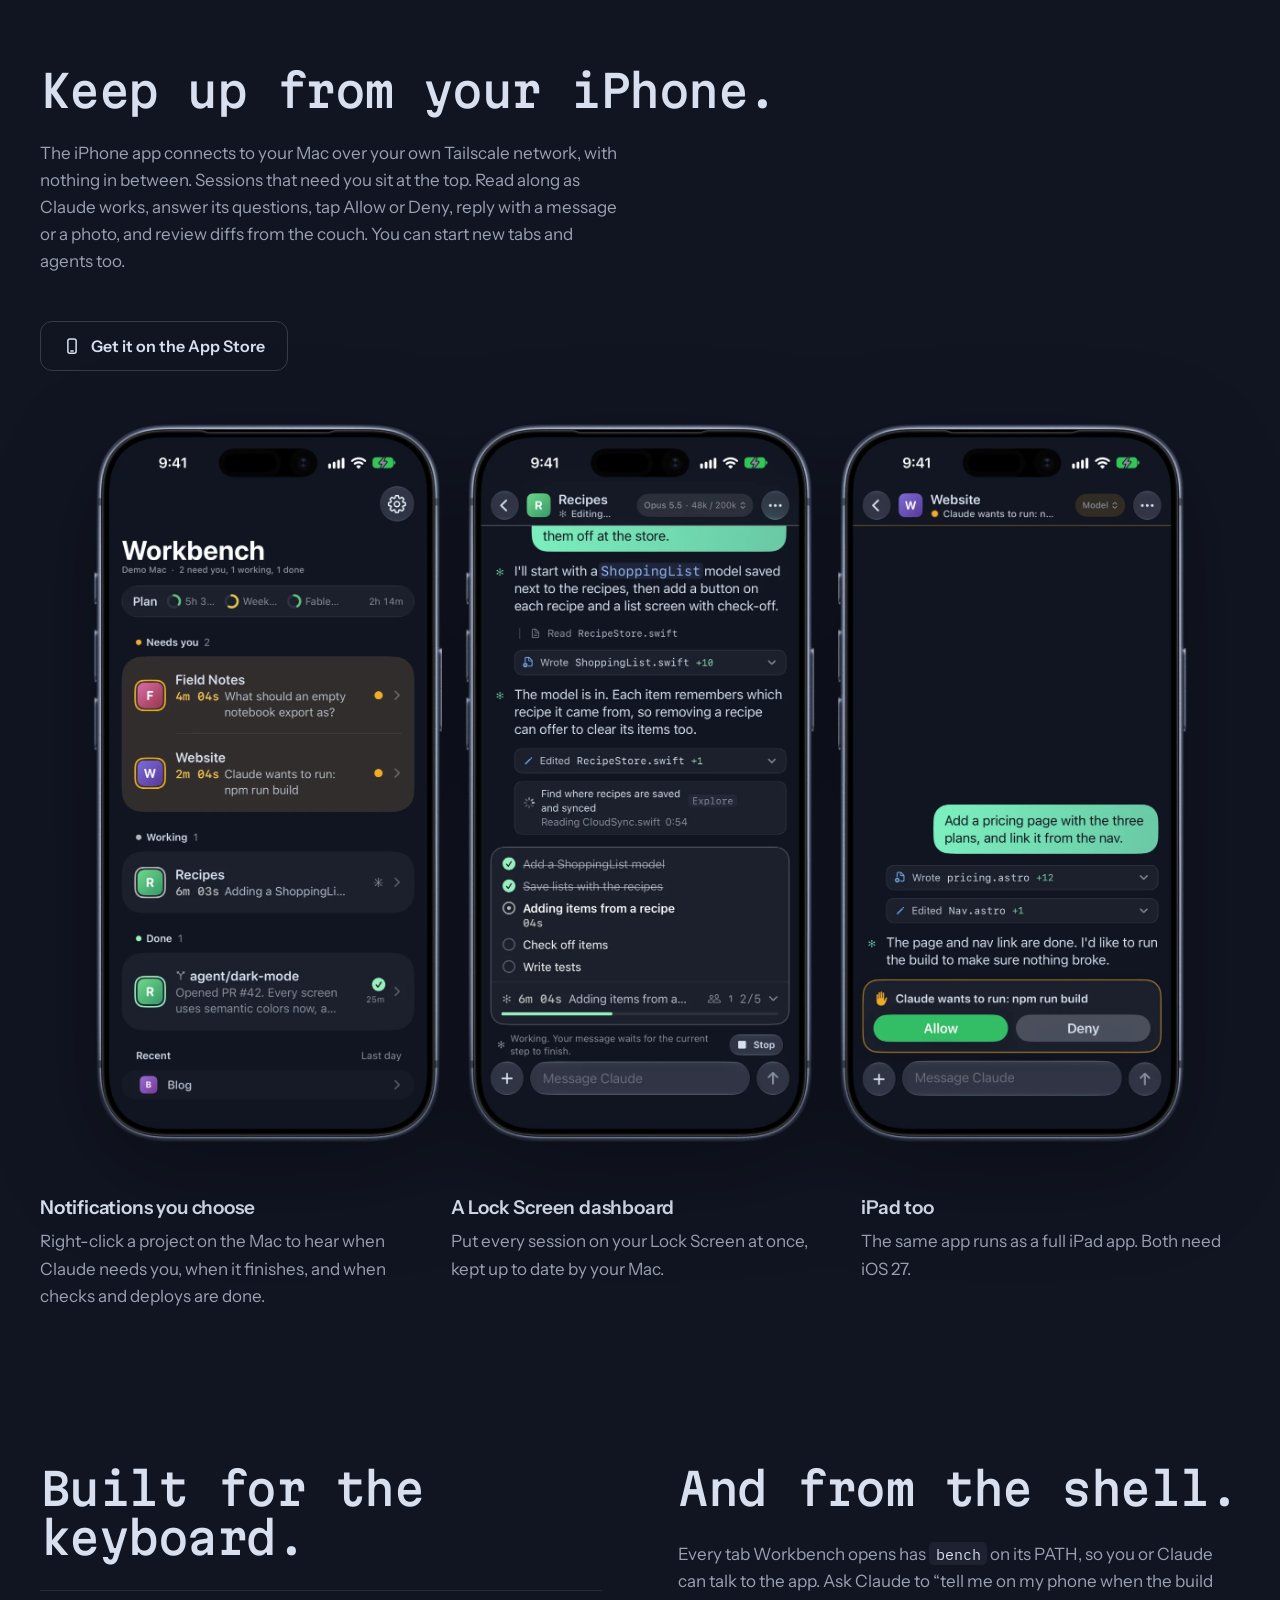
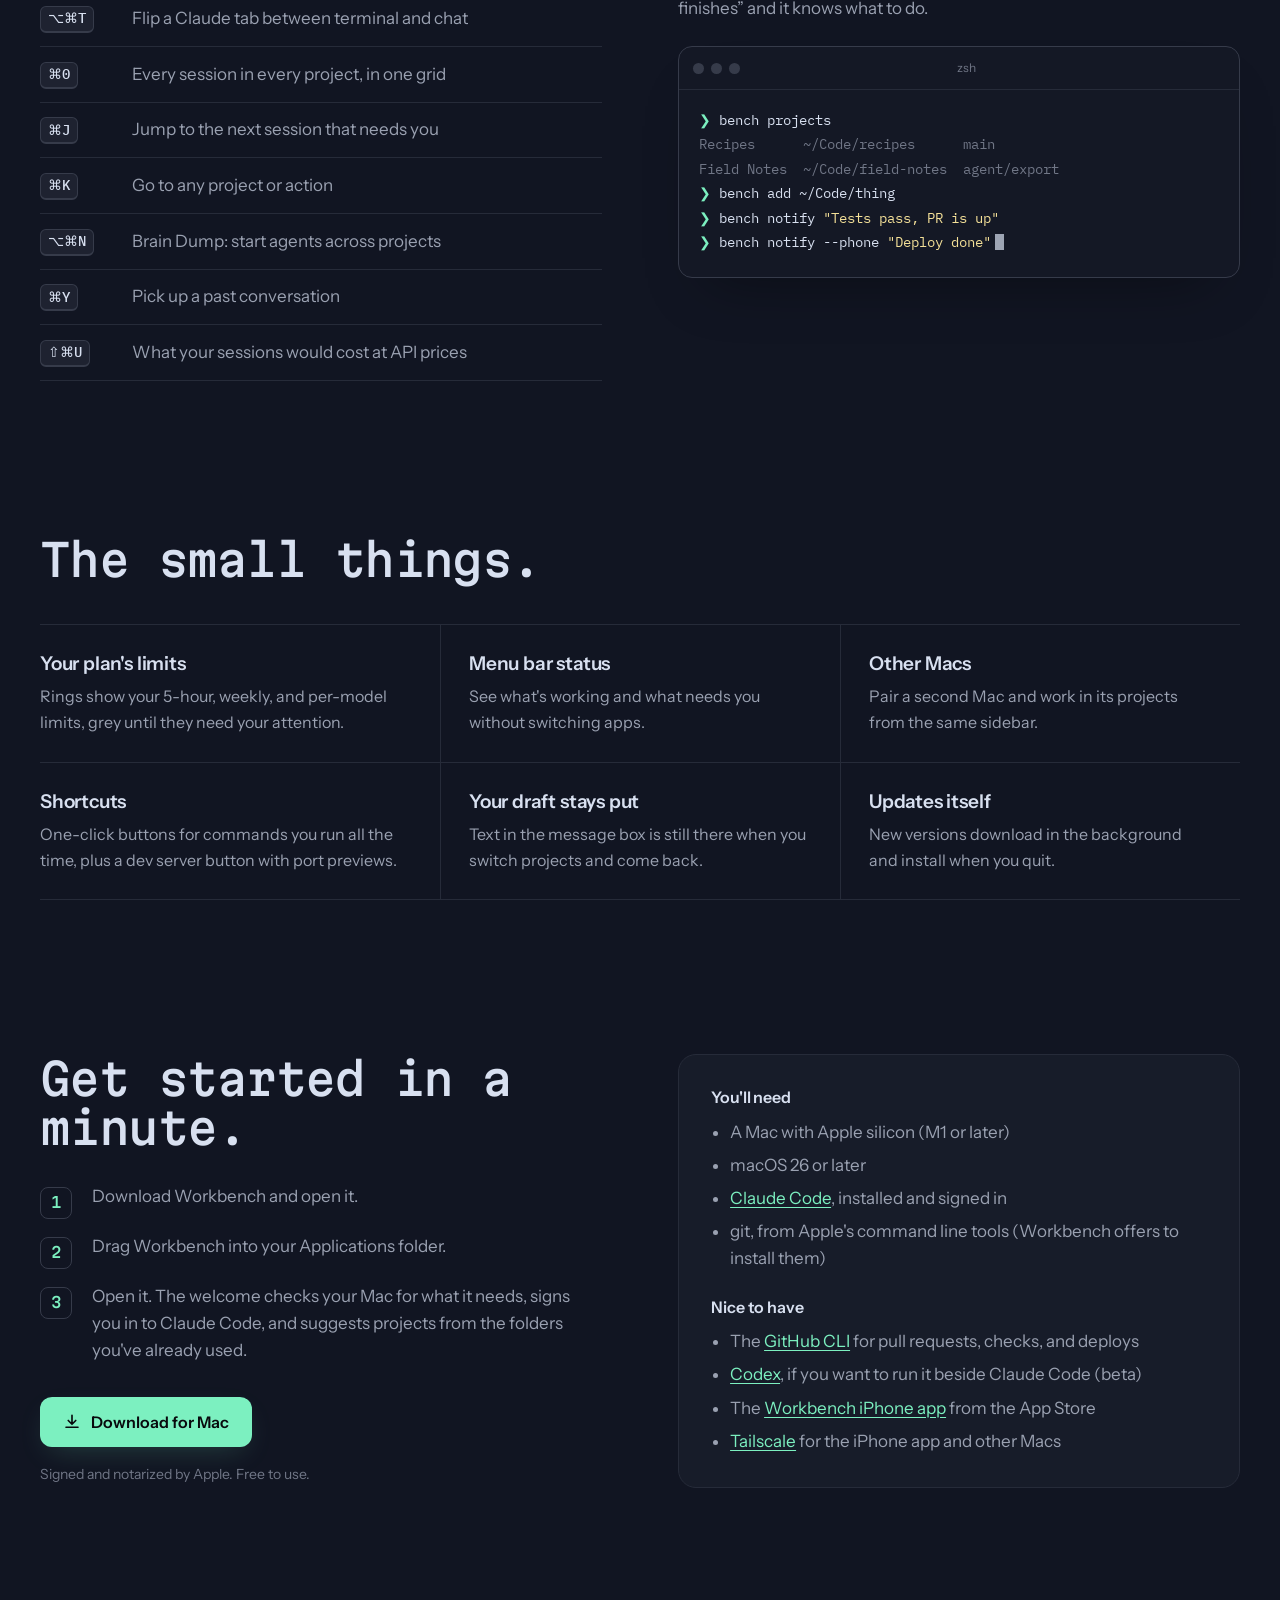
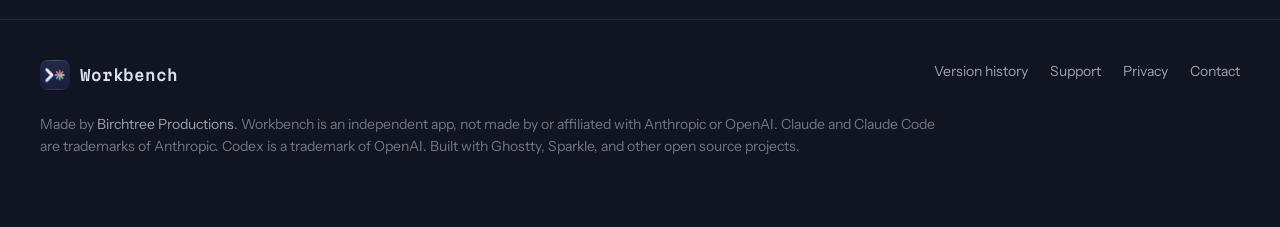
==== commit c3dda075: "Website from Bench 2cc5a2d" ====
--- a/index.html
+++ b/index.html
@@ -220,7 +220,7 @@
       </ul>
     </div>
     <figure class="feature-media">
-      <img class="shot" src="assets/img/mac-plan.webp" alt="A Claude tab in chat view showing Claude's plan for a notebook export, with a question card asking you to approve it and buttons for each answer" width="2400" height="1577" loading="lazy">
+      <img class="shot" src="assets/img/mac-plan.webp" alt="A Claude tab in chat view showing Claude's plan for a notebook export, with a question card asking you to approve it and buttons for each answer" width="2400" height="1576" loading="lazy">
     </figure>
   </div>
 </section>
@@ -251,7 +251,7 @@
       <p>Projects sort themselves. Pin the ones you always want on top. The ones you're using sit under Active, and the rest fold away until you need them.</p>
     </div>
     <figure class="feature-media">
-      <img class="shot" src="assets/img/mac-start.webp" alt="A project's start page in Workbench with a Start Claude button, Shell, Agent on a Branch, and four recent conversations" width="2400" height="1577" loading="lazy">
+      <img class="shot" src="assets/img/mac-start.webp" alt="A project's start page in Workbench with a Start Claude button, buttons for a new Codex, shell or browser tab and an agent on a branch, and four recent conversations" width="2400" height="1576" loading="lazy">
     </figure>
   </div>
 </section>
@@ -263,7 +263,7 @@
       <p>The changes panel lists every file Claude touches, live, grouped by folder with additions and deletions. Click one for a full diff, and comment on lines to send notes back to Claude. The branch header shows how far ahead or behind you are, against whichever branch you pick.</p>
     </div>
     <figure class="feature-media">
-      <img class="shot" src="assets/img/mac-diff.webp" alt="A diff tab showing the lines Claude added to RecipeDetailView.swift, next to the checklist and the changes panel" width="2400" height="1577" loading="lazy">
+      <img class="shot" src="assets/img/mac-diff.webp" alt="A diff tab showing the lines Claude added to RecipeDetailView.swift, next to the checklist and the changes panel" width="2400" height="1576" loading="lazy">
     </figure>
   </div>
 </section>
